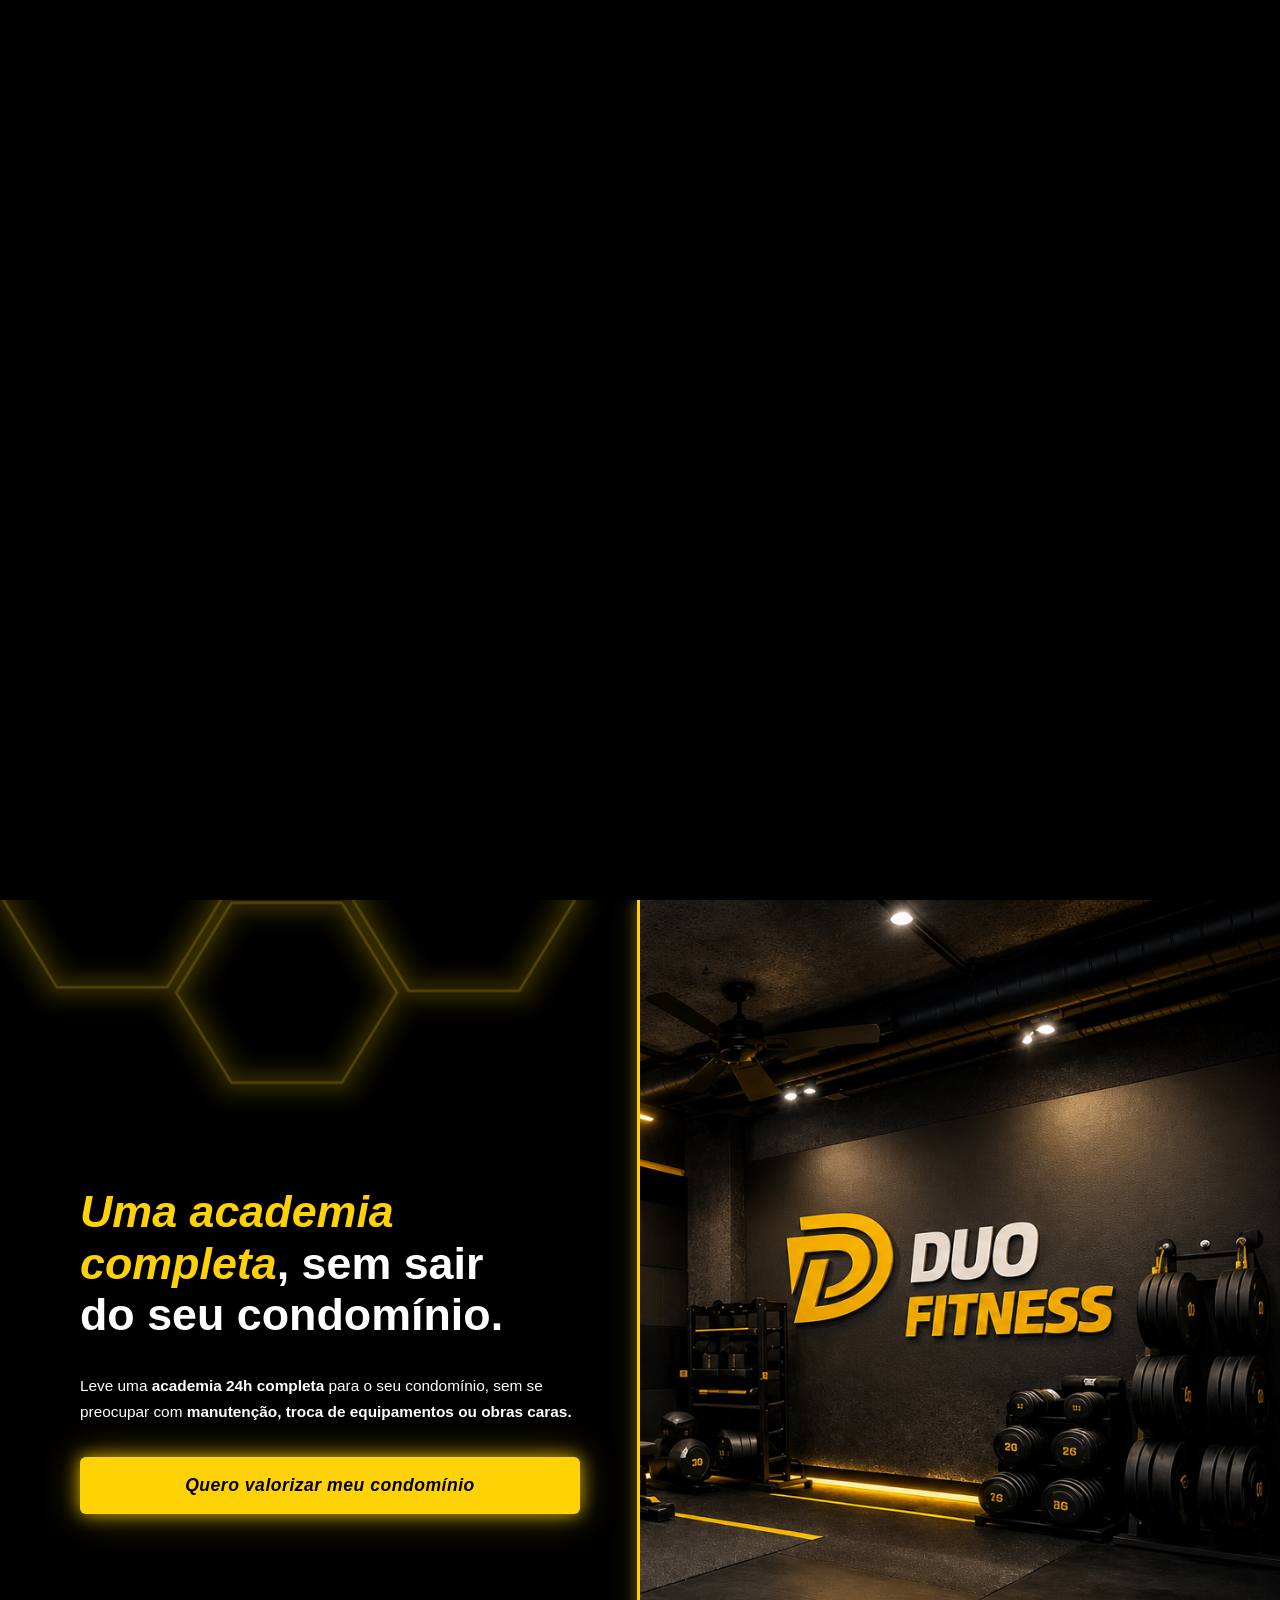
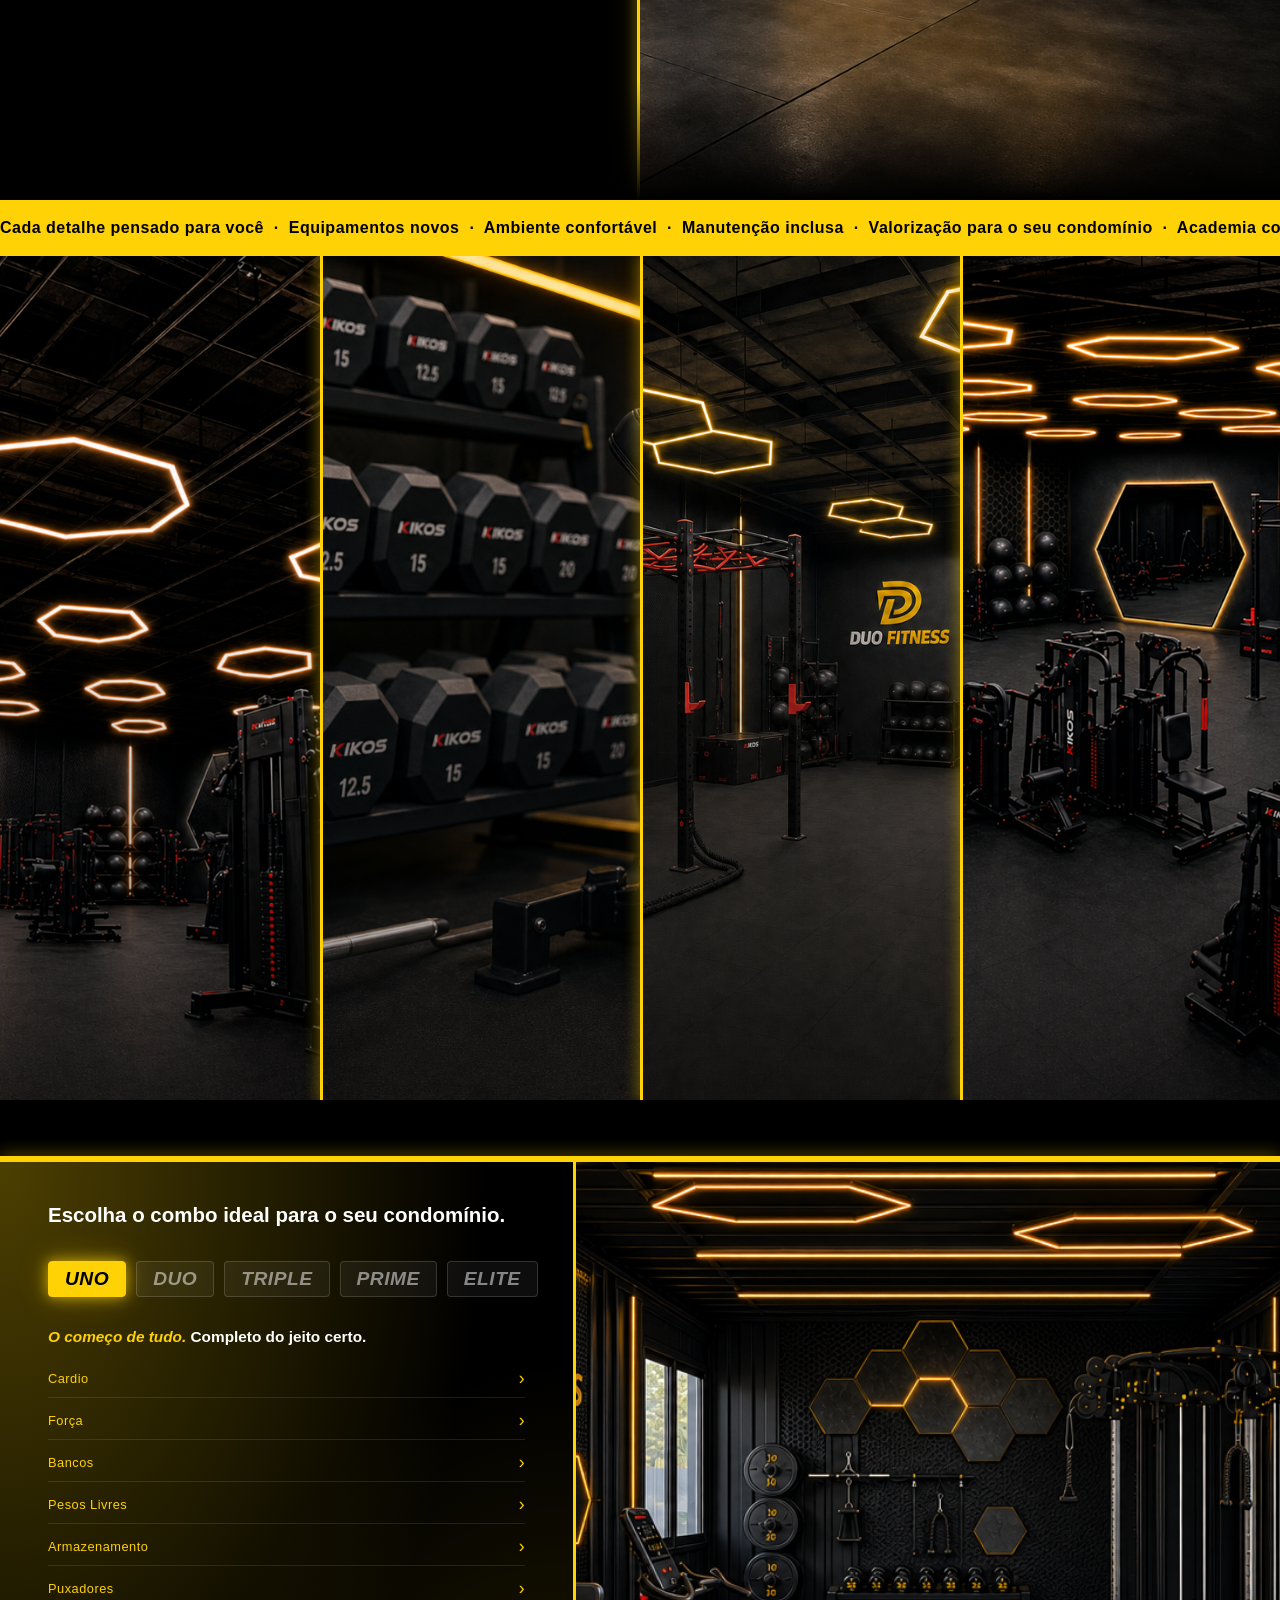
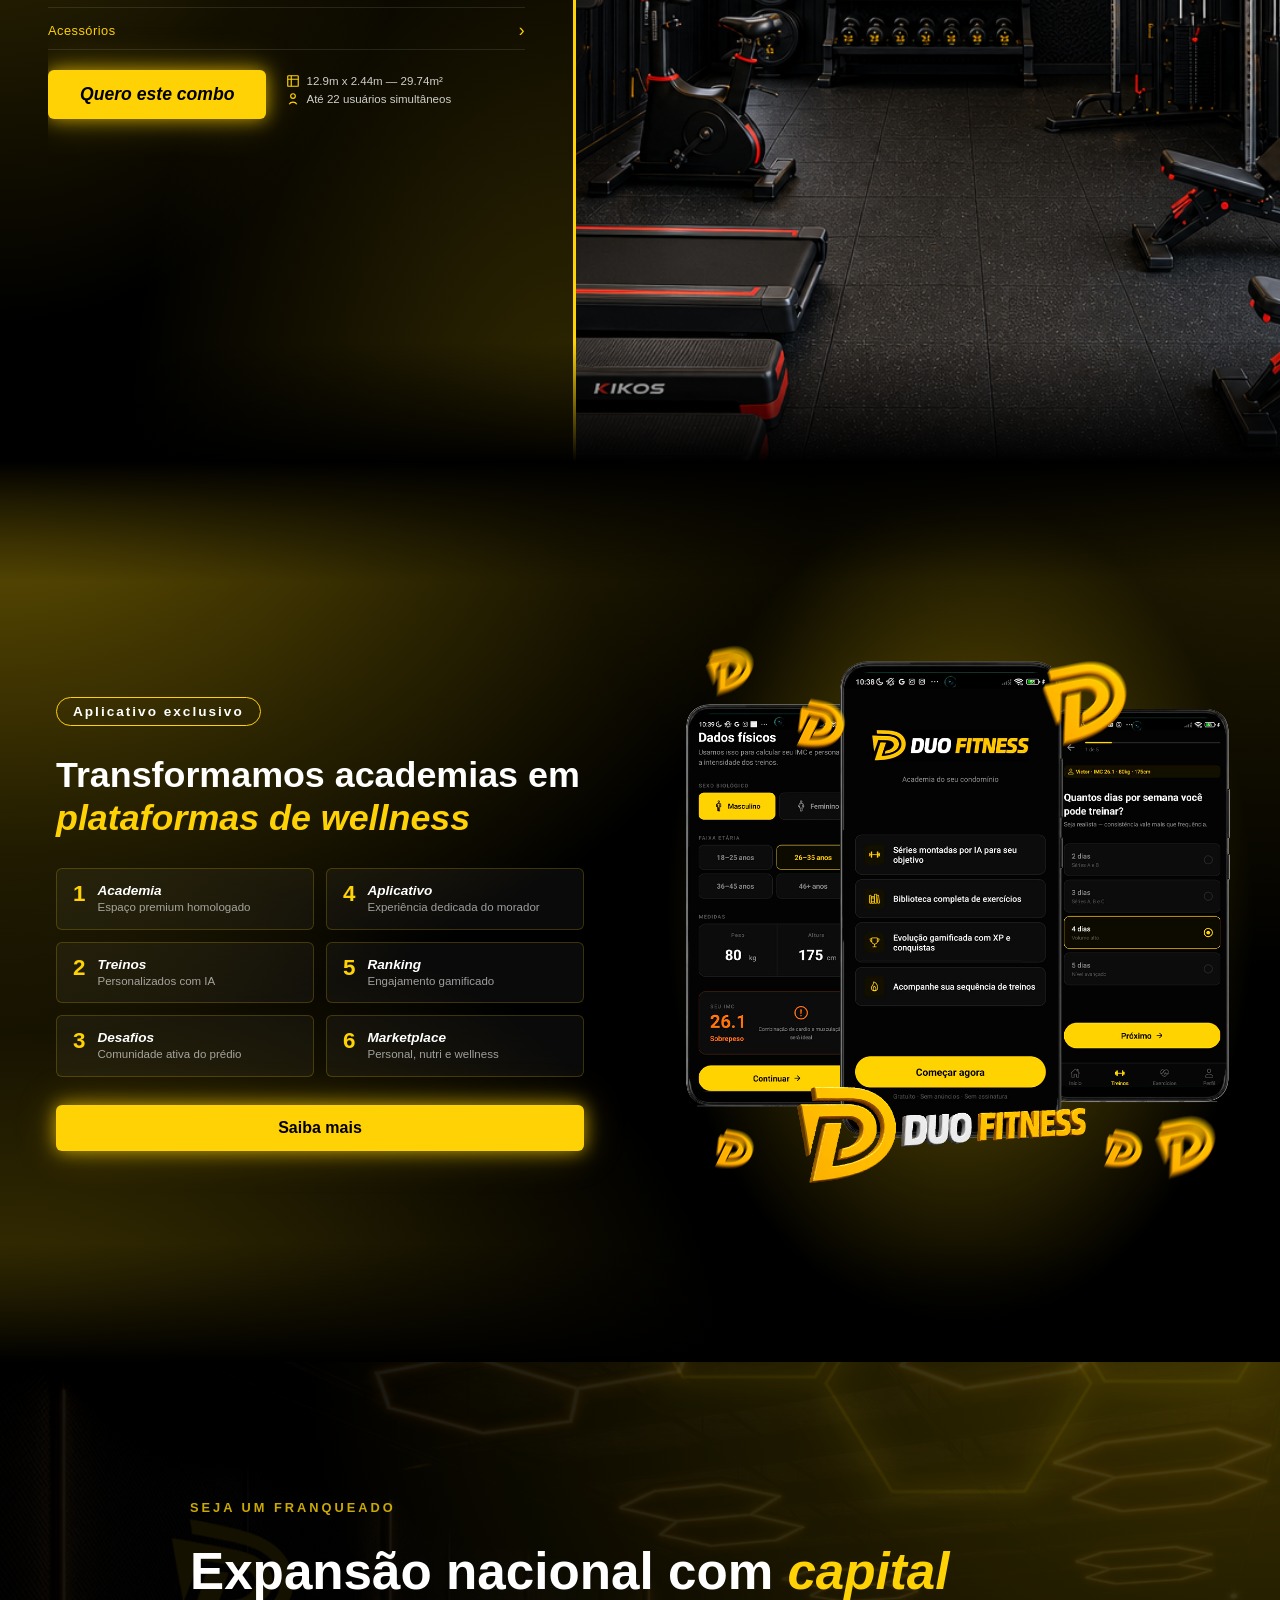
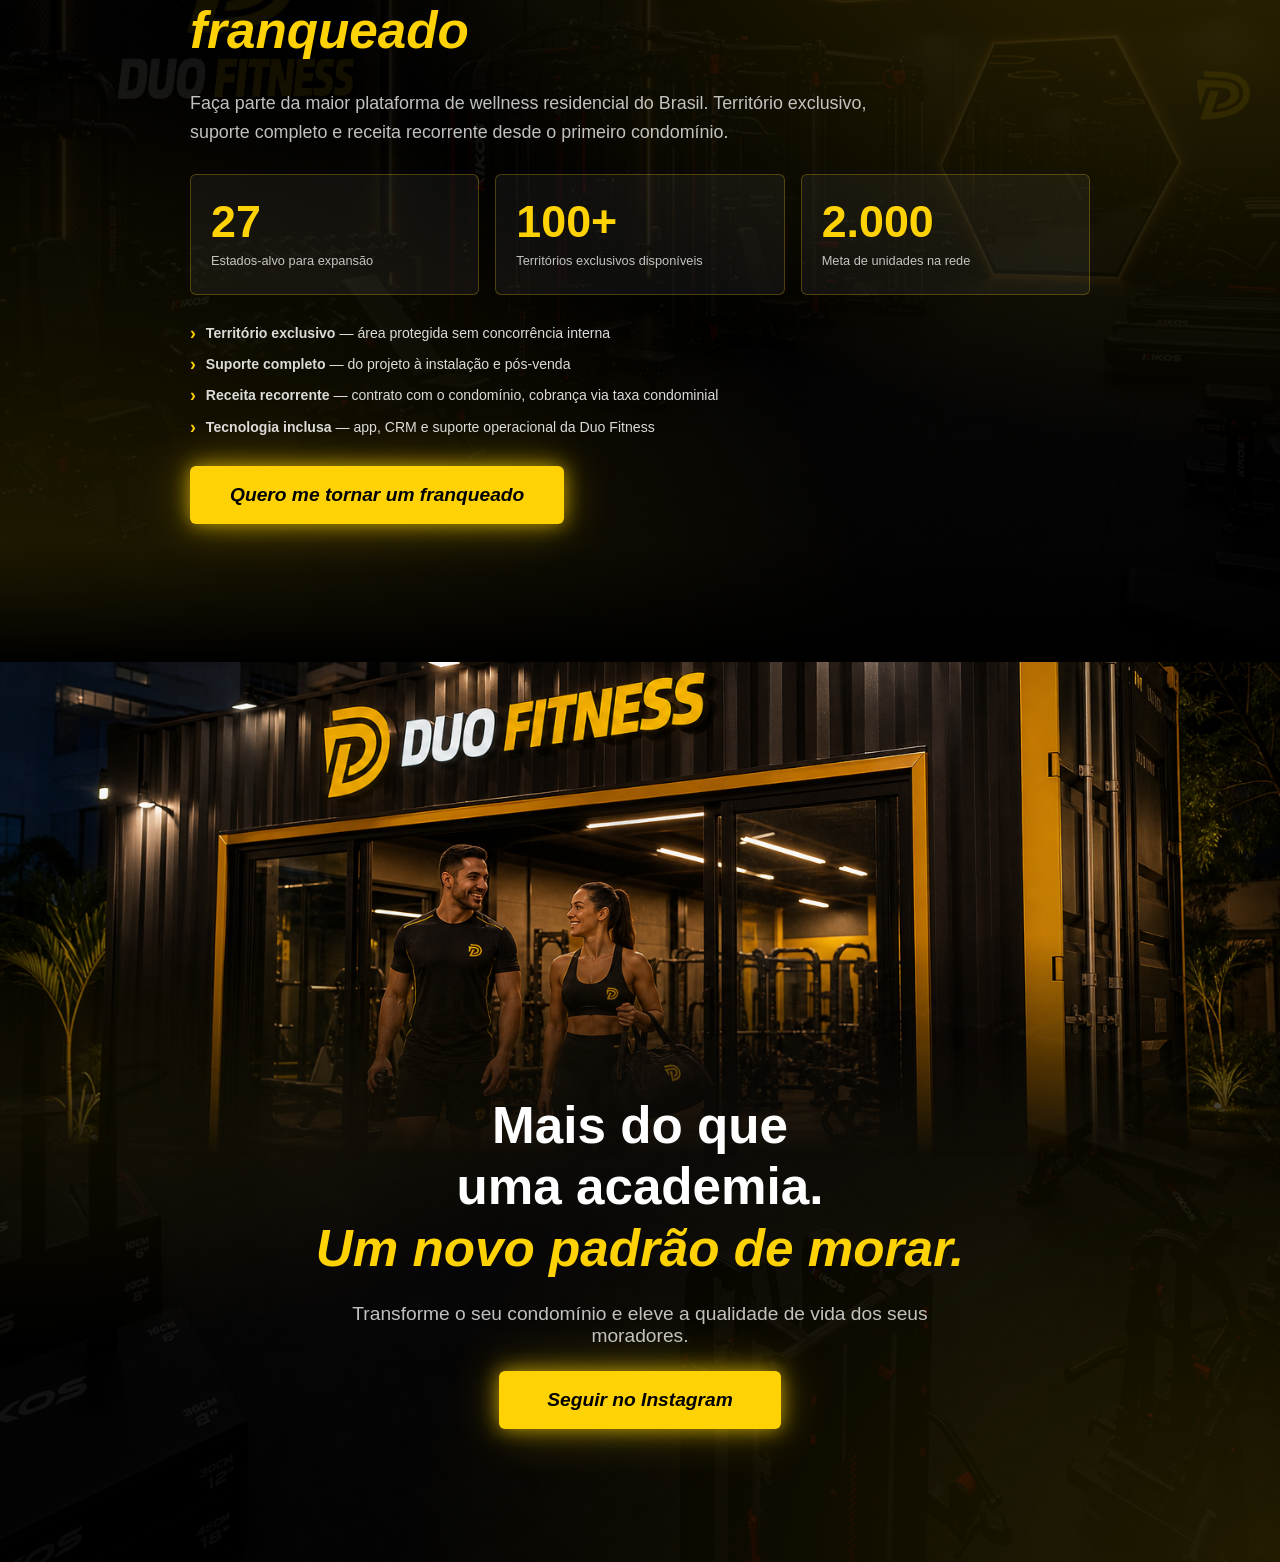
==== index.html @ 98f8dc27 "Adiciona site institucional na raiz" ====
<!DOCTYPE html>
<html lang="pt-BR">
<head>
  <meta charset="UTF-8" />
  <meta name="viewport" content="width=device-width, initial-scale=1.0" />
  <meta name="description" content="Duo Fitness — Academia compacta em container para condomínios residenciais." />
  <title>Duo Fitness</title>

<!-- Adobe Fonts: Facto -->
<link rel="stylesheet" href="https://use.typekit.net/mda3ytr.css" />

  <link rel="stylesheet" href="style.css" />
 <script>
  window.addEventListener('DOMContentLoaded', function() {
    const splash = document.getElementById('splash');
    const video  = document.getElementById('splash-video');

    // Bloqueia scroll durante o splash
    document.body.style.overflow = 'hidden';

    function esconderSplash() {
      if (splash._escondendo) return;
      splash._escondendo = true;
      document.body.style.overflow = ''; // Libera scroll
      splash.style.transition = 'opacity 0.8s ease';
      splash.style.opacity = '0';
      setTimeout(() => splash.remove(), 1000);
    }

    if (video.ended) {
      esconderSplash();
    } else {
      video.addEventListener('ended', esconderSplash);
      video.addEventListener('error', esconderSplash);
      video.addEventListener('loadedmetadata', () => {
        setTimeout(esconderSplash, (video.duration * 1000) + 500);
      });
      setTimeout(esconderSplash, 15000);
    }
  });
</script>
</head>
<body>

<!-- SPLASH SCREEN -->
<section id="splash">
  <video id="splash-video" src="assets/video/splash.mp4" autoplay muted playsinline></video>
</section>

<!-- HERO -->
<section id="hero">
  <div id="hero-imagem">
    <img src="assets/images/Hero.png" alt="Academia Duo Fitness" />
    <p id="hero-headline">O futuro do<br>seu condomínio<br><em>começa aqui.</em></p>
  </div>
  <div id="hero-texto">
    <h1 id="hero-titulo">Comodidade, segurança e <em>Wellness</em> a poucos metros de casa.</h1>
    <p id="hero-subtitulo" class="subtitulo">Treinar nunca foi tão fácil e conveniente.</p>
    <div id="hero-scroll">
      <span id="hero-scroll-texto">Role e Descubra</span>
      <span id="hero-seta">&#8595;</span>
    </div>
  </div>
</section>

<!-- CONCEITO -->
<section id="conceito">
  <div id="conceito-texto">
    <div id="conceito-hexagonos">
  <img src="assets/images/hexagonal.png" alt="" />
</div>
    <h2><em>Uma academia<br>completa</em>, sem sair<br>do seu condomínio.</h2>
    <p class="subtitulo">Leve uma <strong>academia 24h completa</strong> para o seu condomínio, sem se preocupar com <strong>manutenção, troca de equipamentos ou obras caras.</strong></p>
    <a href="https://www.instagram.com/duofitness.ofc/" target="_blank" class="btn-conceito">Quero valorizar meu condomínio</a>
  </div>
  <div id="conceito-imagem">
    <img src="assets/images/galeria-02.png" alt="Academia Duo Fitness" />
    <div id="conceito-imagem-overlay"></div>
    <div id="conceito-impacto">
      <p><em>Pague menos</em> que<br>uma pizza por<br>apartamento</p>
    </div>
  </div>
</section>

<button id="conceito-fechar" aria-label="Fechar imagem">X</button>

<!-- GALERIA WRAPPER -->
<div id="galeria-wrapper">

  <!-- GALERIA INTRO -->
  <section id="galeria-intro">
    <div id="galeria-intro-conteudo">
      <div id="galeria-ticker">
        <span>Cada detalhe pensado para você&nbsp;&nbsp;·&nbsp;&nbsp;Equipamentos novos&nbsp;&nbsp;·&nbsp;&nbsp;Ambiente confortável&nbsp;&nbsp;·&nbsp;&nbsp;Manutenção inclusa&nbsp;&nbsp;·&nbsp;&nbsp;Valorização para o seu condomínio&nbsp;&nbsp;·&nbsp;&nbsp;Academia completa 24h&nbsp;&nbsp;·&nbsp;&nbsp;Instalação sem obras&nbsp;&nbsp;·&nbsp;&nbsp;</span>
        <span aria-hidden="true">Controle de acesso automático&nbsp;&nbsp;·&nbsp;&nbsp;Equipamentos novos&nbsp;&nbsp;·&nbsp;&nbsp;Ambiente profissional&nbsp;&nbsp;·&nbsp;&nbsp;Manutenção inclusa&nbsp;&nbsp;·&nbsp;&nbsp;Valorização para o seu condomínio&nbsp;&nbsp;·&nbsp;&nbsp;Aplicativo exclusivo&nbsp;&nbsp;·&nbsp;&nbsp;Instalação sem obras&nbsp;&nbsp;·&nbsp;&nbsp;</span>
      </div>
    </div>
  </section>

  <!-- GALERIA FOTOS -->
  <section id="galeria">
    <div class="galeria-item" data-index="0">
      <img src="assets/images/galeria-01.png" alt="Duo Fitness" />
      <div class="galeria-overlay"></div>
    </div>
    <div class="galeria-item" data-index="1">
      <img src="assets/images/galeria-04.png" alt="Duo Fitness" />
      <div class="galeria-overlay"></div>
    </div>
    <div class="galeria-item" data-index="2">
      <img src="assets/images/galeria-05.png" alt="Duo Fitness" />
      <div class="galeria-overlay"></div>
    </div>
    <div class="galeria-item" data-index="3">
      <img src="assets/images/galeria-06.png" alt="Duo Fitness" />
      <div class="galeria-overlay"></div>
    </div>
  </section>

  <div id="galeria-dots">
    <span class="galeria-dot ativo"></span>
    <span class="galeria-dot"></span>
    <span class="galeria-dot"></span>
    <span class="galeria-dot"></span>
  </div>

</div>
<button id="galeria-fechar" aria-label="Fechar imagem">X</button>

<!-- FAIXA SEPARADORA -->
<div id="faixa-separadora"></div>

<!-- COMBOS -->
<section id="combos">
  <div id="combos-esquerdo">
    <div id="combos-header">
      <p id="combos-titulo-fixo">Escolha o combo ideal para o seu condomínio.</p>
    </div>

    <div id="combos-nav">
      <button class="combo-nav-item ativo" data-combo="uno">UNO</button>
      <button class="combo-nav-item" data-combo="duo">DUO</button>
      <button class="combo-nav-item" data-combo="triple">TRIPLE</button>
      <button class="combo-nav-item" data-combo="prime">PRIME</button>
      <button class="combo-nav-item" data-combo="elite">ELITE</button>
    </div>

    <div id="combos-conteudo">
      <div id="combo-ativo-info">
        <span class="combo-tag">COMBO</span>
        <h2 id="combo-ativo-nome"><em>UNO</em></h2>
        <p id="combo-ativo-frase"><em>O começo de tudo.</em> Completo do jeito certo.</p>
        <ul id="combo-ativo-equip" class="combo-equip">
          <li class="accordion-item">
            <button class="accordion-header" onclick="toggleAccordion(this)">
              <span>Cardio</span>
              <span class="accordion-icon">›</span>
            </button>
            <ul class="accordion-body">
              <li>Esteira ×1</li>
              <li>Bike ×1</li>
            </ul>
          </li>
          <li class="accordion-item">
            <button class="accordion-header" onclick="toggleAccordion(this)">
              <span>Força</span>
              <span class="accordion-icon">›</span>
            </button>
            <ul class="accordion-body">
              <li>Estação Multifuncional ×1</li>
            </ul>
          </li>
          <li class="accordion-item">
            <button class="accordion-header" onclick="toggleAccordion(this)">
              <span>Bancos</span>
              <span class="accordion-icon">›</span>
            </button>
            <ul class="accordion-body">
              <li>Banco Multi Posições ×2</li>
            </ul>
          </li>
          <li class="accordion-item">
            <button class="accordion-header" onclick="toggleAccordion(this)">
              <span>Pesos Livres</span>
              <span class="accordion-icon">›</span>
            </button>
            <ul class="accordion-body">
              <li>Anilha 10kg ×10</li>
              <li>Barra W ×1</li>
              <li>Halter 10kg ×11</li>
            </ul>
          </li>
          <li class="accordion-item">
            <button class="accordion-header" onclick="toggleAccordion(this)">
              <span>Armazenamento</span>
              <span class="accordion-icon">›</span>
            </button>
            <ul class="accordion-body">
              <li>Suporte para Barras ×1</li>
              <li>Suporte para Halteres ×1</li>
            </ul>
          </li>
          <li class="accordion-item">
            <button class="accordion-header" onclick="toggleAccordion(this)">
              <span>Puxadores</span>
              <span class="accordion-icon">›</span>
            </button>
            <ul class="accordion-body">
              <li>Puxador Reto ×1</li>
              <li>Corda ×1</li>
              <li>Romano ×1</li>
              <li>Tornozelo ×1</li>
              <li>Triângulo ×1</li>
            </ul>
          </li>
          <li class="accordion-item">
            <button class="accordion-header" onclick="toggleAccordion(this)">
              <span>Acessórios</span>
              <span class="accordion-icon">›</span>
            </button>
            <ul class="accordion-body">
              <li>Step Light ×2</li>
              <li>Colchonete ×2</li>
            </ul>
          </li>
        </ul>
        <div id="combo-rodape">
          <a href="https://www.instagram.com/duofitness.ofc/" target="_blank" id="combo-ativo-btn" class="btn-combo">Quero este combo</a>
          <div id="combo-planta-card">
            <div class="combo-planta-item">
              <svg width="14" height="14" viewBox="0 0 24 24" fill="none" stroke="currentColor" stroke-width="2">
                <rect x="3" y="3" width="18" height="18" rx="1"/>
                <path d="M3 9h18M9 3v18"/>
              </svg>
              <span id="combo-planta-medidas">12.9m x 2.44m — 29.74m²</span>
            </div>
            <div class="combo-planta-item">
              <svg width="14" height="14" viewBox="0 0 24 24" fill="none" stroke="currentColor" stroke-width="2">
                <circle cx="12" cy="7" r="4"/>
                <path d="M5.5 21a7.5 7.5 0 0 1 13 0"/>
              </svg>
              <span id="combo-planta-usuarios">Até 22 usuários simultâneos</span>
            </div>
          </div>
        </div>
      </div>
    </div>
  </div>

  <div id="combos-direito">
    <div id="combo-ativo-imagem">
      <img id="combo-img-atual" src="assets/images/desktop_uno.png" alt="Combo UNO" />
      <img id="combo-img-prox" src="" alt="" />
    </div>
  </div>
</section>

 <!-- SEÇÃO APP -->
<section id="app">
  <div id="app-esquerdo">
    <span id="app-tag">Aplicativo exclusivo</span>
    <h2>Transformamos academias em <em>plataformas de wellness</em></h2>
    <div id="app-grid">
      <div class="app-feature">
        <span class="app-num">1</span>
        <div>
          <strong>Academia</strong>
          <p>Espaço premium homologado</p>
        </div>
      </div>
      <div class="app-feature">
        <span class="app-num">4</span>
        <div>
          <strong>Aplicativo</strong>
          <p>Experiência dedicada do morador</p>
        </div>
      </div>
      <div class="app-feature">
        <span class="app-num">2</span>
        <div>
          <strong>Treinos</strong>
          <p>Personalizados com IA</p>
        </div>
      </div>
      <div class="app-feature">
        <span class="app-num">5</span>
        <div>
          <strong>Ranking</strong>
          <p>Engajamento gamificado</p>
        </div>
      </div>
      <div class="app-feature">
        <span class="app-num">3</span>
        <div>
          <strong>Desafios</strong>
          <p>Comunidade ativa do prédio</p>
        </div>
      </div>
      <div class="app-feature">
        <span class="app-num">6</span>
        <div>
          <strong>Marketplace</strong>
          <p>Personal, nutri e wellness</p>
        </div>
      </div>
    </div>
    <a href="https://www.instagram.com/duofitness.ofc/" target="_blank" class="btn-app">Saiba mais</a>
  </div>
  <div id="app-direito">
    <img src="assets/images/app-duo-fitness.png" alt="App Duo Fitness" />
  </div>
</section>

<!-- SEÇÃO FRANQUEADOS -->
<section id="franqueados">
  <div id="franqueados-bg"></div>
  <div id="franqueados-conteudo">
    <span id="franqueados-tag">Seja um franqueado</span>
    <h2>Expansão nacional com <em>capital franqueado</em></h2>
    <p id="franqueados-subtitulo">Faça parte da maior plataforma de wellness residencial do Brasil. Território exclusivo, suporte completo e receita recorrente desde o primeiro condomínio.</p>
    <div id="franqueados-grid">
      <div class="franqueado-card">
        <span class="franqueado-num">27</span>
        <p>Estados-alvo para expansão</p>
      </div>
      <div class="franqueado-card">
        <span class="franqueado-num">100+</span>
        <p>Territórios exclusivos disponíveis</p>
      </div>
      <div class="franqueado-card">
        <span class="franqueado-num">2.000</span>
        <p>Meta de unidades na rede</p>
      </div>
    </div>
    <div id="franqueados-beneficios">
      <div class="franqueado-beneficio">
        <span>›</span>
        <p><strong>Território exclusivo</strong> — área protegida sem concorrência interna</p>
      </div>
      <div class="franqueado-beneficio">
        <span>›</span>
        <p><strong>Suporte completo</strong> — do projeto à instalação e pós-venda</p>
      </div>
      <div class="franqueado-beneficio">
        <span>›</span>
        <p><strong>Receita recorrente</strong> — contrato com o condomínio, cobrança via taxa condominial</p>
      </div>
      <div class="franqueado-beneficio">
        <span>›</span>
        <p><strong>Tecnologia inclusa</strong> — app, CRM e suporte operacional da Duo Fitness</p>
      </div>
    </div>
    <a href="https://www.instagram.com/duofitness.ofc/" target="_blank" id="franqueados-btn">Quero me tornar um franqueado</a>
  </div>
</section>
<!-- CTA FINAL -->
<section id="cta">
  <div id="cta-bg"></div>
  <div id="cta-imagem">
    <img src="assets/images/cta.png" alt="Duo Fitness" />
  </div>
  <div id="cta-conteudo">
    <h2>Mais do que<br>uma academia.<br><em>Um novo padrão de morar.</em></h2>
    <p class="subtitulo">Transforme o seu condomínio e eleve a qualidade de vida dos seus moradores.</p>
    <a href="https://www.instagram.com/duofitness.ofc/" target="_blank" class="btn-cta">Seguir no Instagram</a>
  </div>
</section>

<script src="script.js"></script>
</body>
</html>
---- style.css ----
/* =============================================
   VARIÁVEIS GLOBAIS
   ============================================= */
:root {
  --amarelo: #fed205;
  --preto: #000000;
  --branco: #ffffff;
}

/* =============================================
   RESET BÁSICO
   ============================================= */
*, *::before, *::after {
  box-sizing: border-box;
  margin: 0;
  padding: 0;
}

html {
  scroll-behavior: smooth;
  font-size: 16px;
}

body {
  font-family: 'facto', sans-serif;
  font-weight: 400;
  background-color: var(--preto);
  color: var(--branco);
  overflow-x: hidden;
}

img {
  display: block;
  max-width: 100%;
}

a {
  text-decoration: none;
  color: inherit;
}

/* =============================================
   TIPOGRAFIA GLOBAL
   ============================================= */

/* Títulos: Facto Bold — palavras em destaque via <em> */
h1, h2, h3 {
  font-family: 'facto', sans-serif;
  font-weight: 700;
  font-style: normal;
}

h1 em, h2 em, h3 em {
  font-style: italic;
  font-weight: 700;
  color: var(--amarelo);
}

/* Subtítulos */
.subtitulo {
  font-family: 'facto', sans-serif;
  font-weight: 500;
  font-style: normal;
}

/* Textos gerais */
p, li, span {
  font-family: 'facto', sans-serif;
  font-weight: 400;
}

/* =============================================
   BOTÕES
   ============================================= */
.btn {
  display: inline-block;
  font-family: 'facto', sans-serif;
  font-weight: 700;
  font-size: 1rem;
  padding: 14px 36px;
  border: none;
  border-radius: 4px;
  cursor: pointer;
  text-transform: uppercase;
  letter-spacing: 1px;
  transition: box-shadow 0.3s ease, transform 0.2s ease;
}

.btn-amarelo {
  background-color: var(--amarelo);
  color: var(--preto);
  box-shadow: 0 0 0 rgba(254, 210, 5, 0);
}

.btn-amarelo:hover {
  box-shadow: 0 0 18px rgba(254, 210, 5, 0.7), 0 0 40px rgba(254, 210, 5, 0.3);
  transform: translateY(-2px);
}

.btn-preto {
  background-color: var(--preto);
  color: var(--amarelo);
  border: 2px solid var(--amarelo);
}

.btn-preto:hover {
  box-shadow: 0 0 18px rgba(254, 210, 5, 0.7), 0 0 40px rgba(254, 210, 5, 0.3);
  transform: translateY(-2px);
}



/* =============================================
   SPLASH SCREEN
   ============================================= */
#splash {
  position: fixed;
  inset: 0;
  width: 100vw;
  height: 100vh;
  background-color: var(--preto);
  z-index: 9999;
  display: flex;
  align-items: center;
  justify-content: center;
  transition: opacity 0.8s ease;
}

#splash video {
  width: 100%;
  height: 100%;
  object-fit: cover;
}

#splash.splash-hidden {
  opacity: 0;
  pointer-events: none;
}

/* =============================================
   HERO
   ============================================= */
#hero {
  position: sticky;
  top: 0;
  width: 100%;
  height: 100vh;
  display: flex;
  flex-direction: column;
  overflow: hidden;
  z-index: 1;
}

#hero-imagem {
  flex: 1;
  overflow: hidden;
  min-height: 0;
}

#hero-imagem img {
  width: 100%;
  height: 100%;
  object-fit: cover;
  object-position: center;
  transform-origin: center center;
  transition: transform 0.1s linear;
}

#hero-texto {
  background-color: var(--preto);
  text-align: center;
  padding: 28px 24px;
  display: flex;
  flex-direction: column;
  align-items: center;
  gap: 12px;
  flex-shrink: 0;
}

#hero-titulo {
  font-weight: 700;
  font-size: clamp(1.2rem, 3vw, 2.2rem);
  color: var(--branco);
  line-height: 1.2;
  max-width: 800px;
}

#hero-subtitulo {
  font-size: clamp(0.9rem, 1.5vw, 1.1rem);
  color: var(--amarelo);
  max-width: 600px;
}

#hero-scroll {
  display: flex;
  flex-direction: column;
  align-items: center;
  gap: 4px;
  margin-top: 8px;
  animation: pulsar 1.8s ease-in-out infinite;
}

#hero-scroll-texto {
  font-weight: 500;
  font-size: 0.85rem;
  color: var(--branco);
  letter-spacing: 1px;
  text-transform: uppercase;
}

#hero-seta {
  font-size: 1.2rem;
  color: var(--amarelo);
}

@keyframes pulsar {
  0%, 100% { opacity: 1;   transform: translateY(0);  }
  50%       { opacity: 0.4; transform: translateY(6px); }
}


/* =============================================
   CONCEITO
   ============================================= */
#conceito {
  position: relative;
  z-index: 2;
  display: grid;
  grid-template-columns: 1fr 1fr;
  height: 100vh;
  min-height: 100vh;
  overflow: hidden;
  transition: grid-template-columns 0.5s cubic-bezier(0.77,0,0.18,1);
}

#conceito.imagem-expandida {
  grid-template-columns: 0fr 1fr;
  transition: grid-template-columns 0.45s cubic-bezier(0.22,1,0.36,1);
}
#conceito-texto {
  position: relative;
  background-color: var(--preto);
  display: flex;
  flex-direction: column;
  justify-content: center;
  gap: 32px;
  padding: 80px 60px 80px 80px;
  overflow: hidden;
  min-width: 0;
  transition: padding 0.45s cubic-bezier(0.77,0,0.18,1);
}

#conceito.imagem-expandida #conceito-texto {
  pointer-events: none;
  padding-left: 0;
  padding-right: 0;
  transition: padding 0.45s cubic-bezier(0.77,0,0.18,1);
}



/* Linha vertical amarela divisória */
#conceito-texto::after {
  content: '';
  position: absolute;
  right: 0;
  top: 0;
  height: 100%;
  width: 3px;
  background: var(--amarelo);
  box-shadow: 0 0 12px rgba(254,210,5,0.9), 0 0 28px rgba(254,210,5,0.5);
}

#conceito.imagem-expandida #conceito-texto::after {
  opacity: 0;
}

#conceito-texto h2 {
  font-size: clamp(2.2rem, 3.5vw, 3.6rem);
  line-height: 1.15;
  color: var(--branco);
  position: relative;
  z-index: 1;
}

#conceito-texto h2 em {
  font-style: italic;
  font-weight: 700;
  color: var(--amarelo);
  -webkit-text-stroke: 0;
}

#conceito-texto .subtitulo {
  font-size: clamp(0.9rem, 1.2vw, 1.05rem);
  line-height: 1.7;
  color: var(--branco);
  position: relative;
  z-index: 1;
}

#conceito-texto .subtitulo strong {
  font-weight: 700;
  color: var(--branco);
}

#conceito-hexagonos {
  position: absolute;
  inset: 0;
  pointer-events: none;
  overflow: hidden;
  display: flex;
  flex-direction: column;
  justify-content: space-between;
  z-index: 0;
}

#conceito-hexagonos img {
  width: 110%;
  margin-left: -5%;
  opacity: 0.5;
  mix-blend-mode: normal;
}

/* Botão */
.btn-conceito {
  display: inline-block;
  font-family: 'facto', sans-serif;
  font-weight: 700;
  font-size: 1.1rem;
  padding: 18px 28px;
  background-color: var(--amarelo);
  color: var(--preto);
  border: none;
  border-radius: 6px;
  cursor: pointer;
  letter-spacing: 0.5px;
  align-self: flex-start;
  position: relative;
  z-index: 1;
  transition: box-shadow 0.3s ease, transform 0.2s ease;
  font-style: italic;
  box-shadow: 0 0 18px rgba(254,210,5,0.8), 0 0 40px rgba(254,210,5,0.3);
  width: 100%;
  text-align: center;
  
}

.btn-conceito:hover {
  box-shadow: 0 0 28px rgba(254,210,5,1), 0 0 60px rgba(254,210,5,0.5);
 transform: translateY(-2px);
}


/* Lado direito — imagem */
#conceito-imagem {
  overflow: hidden;
  cursor: pointer;
  position: relative;
  min-width: 0;
}

#conceito-imagem img {
  width: 100%;
  height: 100%;
  object-fit: cover;
  object-position: right center;
  transition: transform 0.6s ease;
}

#conceito-imagem:hover img {
  transform: scale(1.02);
}

#conceito.imagem-expandida #conceito-imagem {
  cursor: default;
}

/* Frase de impacto */
#conceito-impacto {
  position: absolute;
  top: 0;
  left: 0;
  width: 55%;
  height: 100%;
  display: flex;
  align-items: center;
  padding: 60px 48px;
  background: linear-gradient(to right, rgba(0,0,0,0.85) 60%, transparent 100%);
  opacity: 0;
  pointer-events: none;
  transition: opacity 0.1s ease;
}
#conceito-impacto p {
  font-size: clamp(2rem, 4vw, 3.5rem);
  font-weight: 700;
  color: var(--branco);
  line-height: 1.2;
}

#conceito-impacto p em {
  font-style: italic;
  color: var(--amarelo);
}

#conceito.imagem-expandida #conceito-impacto {
  opacity: 1;
  transition: opacity 0.5s ease 0.3s;
}

/* Botão fechar */
#conceito-fechar {
  display: none;
  position: fixed;
  bottom: 40px;
  left: 50%;
  transform: translateX(-50%);
  z-index: 9999;
  width: 56px;
  height: 56px;
  border-radius: 50%;
  background-color: var(--branco);
  color: var(--preto);
  font-size: 1.1rem;
  font-weight: 700;
  border: none;
  cursor: pointer;
  box-shadow: 0 4px 20px rgba(0,0,0,0.4);
  align-items: center;
  justify-content: center;
  transition: transform 0.2s ease;
  font-family: 'facto', sans-serif;
}

#conceito-fechar:hover {
  transform: translateX(-50%) scale(1.1);
}

#conceito-fechar.visivel {
  display: flex;
}
/* =============================================
   ANIMAÇÕES DE SCROLL — REVEAL
   ============================================= */
.reveal {
  opacity: 0;
  transform: translateY(40px);
  transition: opacity 0.8s ease, transform 0.8s ease;
}

.reveal.reveal-visible {
  opacity: 1;
  transform: translateY(0);
}

/* Conteúdo interno do lado esquerdo */
#conceito-texto h2,
#conceito-texto .subtitulo,
#conceito-texto .btn-conceito {
  transition: opacity 0.3s ease;
}

/* =============================================
   GALERIA WRAPPER
   ============================================= */
#galeria-wrapper {
  position: relative;
  height: calc(100vh + 56px);
}
/* =============================================
   GALERIA INTRO
   ============================================= */
#galeria-intro {
  position: sticky;
  top: 0;
  z-index: 2;
  width: 100%;
  height: 56px;
  min-height: unset;
  display: flex;
  align-items: center;
  overflow: hidden;
  background-color: var(--amarelo);
}

#galeria-intro::before {
  display: none;
}

#galeria-intro-conteudo {
  width: 100%;
  overflow: hidden;
  padding: 0;
  max-width: unset;
}

#galeria-ticker {
  display: flex;
  width: max-content;
  animation: ticker 20s linear infinite;
}

#galeria-ticker span {
  white-space: nowrap;
  font-family: 'facto', sans-serif;
  font-weight: 700;
  font-size: 1rem;
  color: var(--preto);
  letter-spacing: 0.5px;
}

@keyframes ticker {
  0%   { transform: translateX(0); }
  100% { transform: translateX(-50%); }
}

/* =============================================
   GALERIA FOTOS
   ============================================= */
#galeria {
  position: sticky;
  top: 56px;
  z-index: 3;
  display: grid;
  grid-template-columns: 1fr 1fr 1fr 1fr;
  height: calc(100vh - 56px);
  overflow: hidden;
  transition: grid-template-columns 0.5s cubic-bezier(0.77,0,0.18,1);
}

.galeria-item {
  position: relative;
  overflow: hidden;
  cursor: pointer;
  min-width: 0;
}

.galeria-item img {
  width: 100%;
  height: 100%;
  object-fit: cover;
  object-position: center;
  transform-origin: center center;
  transition: transform 0.6s ease;
}

.galeria-item:hover img {
  transform: scale(1.04);
}

.galeria-overlay {
  position: absolute;
  inset: 0;
  background: linear-gradient(to top, rgba(0,0,0,0.5) 0%, transparent 60%);
  transition: opacity 0.3s ease;
}

.galeria-item:hover .galeria-overlay {
  opacity: 0.5;
}

/* Separadores verticais */
.galeria-item + .galeria-item {
  border-left: 3px solid var(--amarelo);
  box-shadow: -4px 0 12px rgba(254,210,5,0.3);
}

/* Estados expandidos */
#galeria.expandida-0 { grid-template-columns: 3fr 1fr 1fr 1fr; }
#galeria.expandida-1 { grid-template-columns: 1fr 3fr 1fr 1fr; }
#galeria.expandida-2 { grid-template-columns: 1fr 1fr 3fr 1fr; }
#galeria.expandida-3 { grid-template-columns: 1fr 1fr 1fr 3fr; }

#galeria.expandida-0 .galeria-item[data-index="0"],
#galeria.expandida-1 .galeria-item[data-index="1"],
#galeria.expandida-2 .galeria-item[data-index="2"],
#galeria.expandida-3 .galeria-item[data-index="3"] {
  cursor: default;
}

#galeria.expandida-0 .galeria-item[data-index="0"] img,
#galeria.expandida-1 .galeria-item[data-index="1"] img,
#galeria.expandida-2 .galeria-item[data-index="2"] img,
#galeria.expandida-3 .galeria-item[data-index="3"] img {
  transform: none;
}

/* Botão fechar galeria */
#galeria-fechar {
  display: none;
  position: fixed;
  bottom: 40px;
  left: 50%;
  transform: translateX(-50%);
  z-index: 9999;
  width: 56px;
  height: 56px;
  border-radius: 50%;
  background-color: var(--branco);
  color: var(--preto);
  font-size: 1.1rem;
  font-weight: 700;
  border: none;
  cursor: pointer;
  box-shadow: 0 4px 20px rgba(0,0,0,0.4);
  align-items: center;
  justify-content: center;
  transition: transform 0.2s ease;
  font-family: 'facto', sans-serif;
}

#galeria-fechar:hover {
  transform: translateX(-50%) scale(1.1);
}

#galeria-fechar.visivel {
  display: flex;
}

/* =============================================
   FAIXA SEPARADORA
   ============================================= */
#faixa-separadora {
  position: relative;
  z-index: 4;
  background-color: var(--amarelo);
  height: 6px;
  box-shadow: 0 0 16px rgba(254,210,5,0.6);
}

/* =============================================
   COMBOS
   ============================================= */
#combos {
  position: relative;
  z-index: 4;
  width: 100%;
  height: 100vh;
  display: grid;
  grid-template-columns: 45fr 55fr;
  overflow: hidden;
  background-color: var(--preto);
}

#combos-esquerdo {
  position: relative;
  display: flex;
  flex-direction: column;
  border-right: 3px solid var(--amarelo);
  box-shadow: 4px 0 16px rgba(254,210,5,0.25);
  overflow: hidden;
  padding: 40px 48px;
  gap: 0;
  background:
    radial-gradient(ellipse at top left, rgba(254,210,5,0.3) 0%, transparent 60%),
    radial-gradient(ellipse at bottom right, rgba(254,210,5,0.2) 0%, transparent 55%),
    var(--preto);
}
/* Header fixo */
#combos-header {
  margin-bottom: 24px;
}


#combos-titulo-fixo {
  font-family: 'facto', sans-serif;
  font-weight: 700;
  font-size: clamp(1rem, 1.6vw, 1.4rem);
  color: var(--branco);
  line-height: 1.3;
  max-width: 100%;
  margin-bottom: 8px;
}

#combos-nav {
  display: flex;
  flex-direction: row;
  flex-wrap: nowrap;
  gap: 10px;
  align-items: center;
  margin-bottom: 28px;
}

.combo-nav-item {
  font-family: 'facto', sans-serif;
  font-weight: 700;
  font-style: italic;
  font-size: clamp(1rem, 1.5vw, 1.3rem);
  color: rgba(255,255,255,0.5);
  background: rgba(255,255,255,0.05);
  border: 1.5px solid rgba(255,255,255,0.15);
  cursor: pointer;
  padding: 6px 16px;
  border-radius: 4px;
  letter-spacing: 0.5px;
  transition: color 0.3s ease, background 0.3s ease, box-shadow 0.3s ease, border-color 0.3s ease;
}

.combo-nav-item.ativo {
  color: var(--preto);
  background-color: var(--amarelo);
  border-color: var(--amarelo);
  box-shadow: 0 0 14px rgba(254,210,5,0.7), 0 0 30px rgba(254,210,5,0.3);
}

.combo-nav-item:hover:not(.ativo) {
  color: rgba(255,255,255,0.8);
  border-color: rgba(255,255,255,0.35);
}

/* Conteúdo do combo ativo */
#combos-conteudo {
  position: relative;
  flex: 1;
  display: flex;
  flex-direction: column;
  gap: 12px;
  overflow-y: auto;
  min-height: 0;
  scrollbar-width: none;
}

#combos-conteudo::-webkit-scrollbar {
  display: none;
}


.combo-hexagonos {
  position: absolute;
  inset: 0;
  pointer-events: none;
  overflow: hidden;
  z-index: 0;
}
.combo-hexagonos img {
  width: 120%;
  margin-left: -10%;
  opacity: 0.18;
  mix-blend-mode: screen;
}


#combo-ativo-info {
  position: relative;
  z-index: 1;
  display: flex;
  flex-direction: column;
  gap: 12px;
  transition: opacity 0.3s ease;
}

#combo-ativo-info.trocando {
  opacity: 0;
}

#combo-ativo-frase {
  font-size: clamp(0.9rem, 1.2vw, 1.05rem);
  font-weight: 700;
  color: var(--branco);
  line-height: 1.5;
}

#combo-ativo-frase em {
  font-style: italic;
  color: var(--amarelo);
}

.combo-equip {
  list-style: none;
  display: flex;
  flex-direction: column;
  gap: 4px;
}

.accordion-item {
  border-bottom: 1px solid rgba(255,255,255,0.1);
}

.accordion-header {
  width: 100%;
  display: flex;
  justify-content: space-between;
  align-items: center;
  background: none;
  border: none;
  cursor: pointer;
  padding: 8px 0;
  font-family: 'facto', sans-serif;
  font-weight: 700;
  font-size: clamp(0.8rem, 1vw, 0.92rem);
  color: var(--amarelo);
  text-align: left;
  letter-spacing: 0.5px;
}

.accordion-icon {
  font-size: 1.1rem;
  transition: transform 0.3s ease;
  color: var(--amarelo);
}

.accordion-item.aberto .accordion-icon {
  transform: rotate(90deg);
}

.accordion-body {
  list-style: none;
  max-height: 0;
  overflow: hidden;
  transition: max-height 0.35s ease;
}

.accordion-item.aberto .accordion-body {
  max-height: 300px;
}

.accordion-body li {
  font-family: 'facto', sans-serif;
  font-size: clamp(0.75rem, 0.88vw, 0.85rem);
  font-weight: 400;
  color: var(--branco);
  opacity: 0.8;
  padding: 4px 0 4px 12px;
  position: relative;
  line-height: 1.4;
}

.accordion-body li::before {
  content: '›';
  position: absolute;
  left: 0;
  color: var(--amarelo);
  font-weight: 700;
}

.combo-equip li strong {
  font-weight: 700;
  color: var(--branco);
}

.combo-tag {
  font-family: 'facto', sans-serif;
  font-weight: 700;
  font-size: 0.75rem;
  color: var(--amarelo);
  letter-spacing: 4px;
  display: none;
}

#combo-ativo-nome {
  display: none;
}

.btn-combo {
  display: inline-block;
  font-family: 'facto', sans-serif;
  font-weight: 700;
  font-size: 1.1rem;
  padding: 14px 32px;
  background-color: var(--amarelo);
  color: var(--preto);
  border: none;
  border-radius: 6px;
  cursor: pointer;
  font-style: italic;
  align-self: flex-start;
  margin-top: 8px;
  box-shadow: 0 0 18px rgba(254,210,5,0.7), 0 0 40px rgba(254,210,5,0.25);
  transition: box-shadow 0.3s ease, transform 0.2s ease;
}

.btn-combo:hover {
  box-shadow: 0 0 28px rgba(254,210,5,1), 0 0 60px rgba(254,210,5,0.4);
  transform: translateY(-2px);
}

/* Lado direito */
#combos-direito {
  position: relative;
  overflow: hidden;
  height: 100vh;
}
#combo-ativo-imagem {
  position: relative;
  width: 100%;
  height: 100%;
}

#combo-ativo-imagem img {
  position: absolute;
  inset: 0;
  width: 100%;
  height: 100%;
  object-fit: cover;
  object-position: center;
  transition: opacity 0.5s ease;
}

#combo-img-prox {
  opacity: 0;
}

/* Card de planta */
#combo-planta-card {
  display: flex;
  flex-direction: column;
  gap: 4px;
  padding: 0;
  background: none;
  border: none;
  border-radius: 0;
  backdrop-filter: none;
  box-shadow: none;
  justify-content: center;
}

#combo-planta-card.trocando {
  opacity: 0;
}

.combo-planta-item {
  display: flex;
  align-items: center;
  gap: 6px;
}
.combo-planta-item svg {
  width: 14px;
  height: 14px;
  min-width: 14px;
  min-height: 14px;
  color: var(--amarelo);
  flex-shrink: 0;
}
.combo-planta-item span {
  font-family: 'facto', sans-serif;
  font-weight: 500;
  font-size: clamp(0.72rem, 0.9vw, 0.82rem);
  color: var(--branco);
  white-space: nowrap;
  opacity: 0.8;
}

/* =============================================
   COMBO ELITE — fundo amarelo
   ============================================= */

   #combos.combo-elite-ativo #combo-rodape .combo-planta-item span {
  color: var(--preto);
  font-weight: 700;
  opacity: 1;
}

#combos.combo-elite-ativo #combo-rodape .combo-planta-item svg {
  color: var(--preto);
}
 
 
   #combos.combo-elite-ativo .accordion-header {
  color: var(--preto);
}

#combos.combo-elite-ativo .accordion-icon {
  color: var(--preto);
}

#combos.combo-elite-ativo .accordion-body li {
  color: var(--preto);
  opacity: 0.8;
}

#combos.combo-elite-ativo .accordion-body li::before {
  color: var(--preto);
}

#combos.combo-elite-ativo .accordion-item {
  border-bottom-color: rgba(0,0,0,0.15);
}

#combos.combo-elite-ativo #combos-esquerdo {
  border-right-color: var(--preto);
  box-shadow: 4px 0 16px rgba(0,0,0,0.2);
  background: var(--amarelo);
}

#combos.combo-elite-ativo #combos-titulo-fixo {
  color: var(--preto);
}

#combos.combo-elite-ativo .combo-nav-item {
  color: rgba(0,0,0,0.4);
  border-color: rgba(0,0,0,0.2);
  background: rgba(0,0,0,0.05);
}

#combos.combo-elite-ativo .combo-nav-item.ativo {
  color: var(--amarelo);
  background-color: var(--preto);
  border-color: var(--preto);
  box-shadow: 0 0 14px rgba(0,0,0,0.4);
}

#combos.combo-elite-ativo .combo-nav-item:hover:not(.ativo) {
  color: rgba(0,0,0,0.7);
}

#combos.combo-elite-ativo #combo-ativo-frase {
  color: var(--preto);
}

#combos.combo-elite-ativo #combo-ativo-frase em {
  color: var(--preto);
  text-decoration: underline;
  text-underline-offset: 3px;
}

#combos.combo-elite-ativo .combo-equip li {
  color: var(--preto);
}

#combos.combo-elite-ativo .combo-equip li::before {
  color: var(--preto);
}

#combos.combo-elite-ativo .combo-equip li strong {
  color: var(--preto);
}

#combos.combo-elite-ativo .btn-combo {
  background-color: var(--preto);
  color: var(--amarelo);
  box-shadow: 0 0 18px rgba(0,0,0,0.5);
}

#combos.combo-elite-ativo .btn-combo:hover {
  box-shadow: 0 0 28px rgba(0,0,0,0.8);
}

#combos.combo-elite-ativo #combo-planta-card {
  background: none;
  border: none;
}

#combos.combo-elite-ativo .combo-planta-item svg {
  color: var(--preto);
}

#combos.combo-elite-ativo .combo-planta-item span {
  color: var(--preto);
}

#combos.combo-elite-ativo #combo-ativo-frase em {
  text-decoration: underline;
  text-underline-offset: 3px;
  color: var(--preto);
}

#combo-rodape {
  display: flex;
  flex-direction: row;
  align-items: center;
  gap: 20px;
  flex-wrap: nowrap;
}

#combo-rodape .btn-combo {
  flex-shrink: 0;
  white-space: nowrap;
}

/* =============================================
   SEÇÃO APP
   ============================================= */
#app {
  position: relative;
  z-index: 4;
  width: 100%;
  height: 100vh;
  display: grid;
  grid-template-columns: 1fr 1fr;
  background:
    radial-gradient(ellipse at top left, rgba(254,210,5,0.4) 0%, transparent 45%),
    radial-gradient(ellipse at bottom left, rgba(254,210,5,0.25) 0%, transparent 40%),
    radial-gradient(ellipse at top right, rgba(254,210,5,0.15) 0%, transparent 40%),
    var(--preto);
  overflow: hidden;
}

#app-esquerdo {
  display: flex;
  flex-direction: column;
  justify-content: center;
  padding: 60px 56px;
  gap: 28px;
  border-right: none;
box-shadow: none;
}

#app-tag {
    font-family: 'facto', sans-serif;
    font-weight: 700;
    font-size: 0.85rem;
    letter-spacing: 2px;
    background-color: transparent;
    border: 1.5px solid var(--amarelo);
    padding: 6px 16px;
    border-radius: 999px;
    display: inline-block;
    align-self: flex-start;
    margin-top: 24px;
  }

#app-esquerdo h2 {
  font-size: clamp(1.6rem, 2.8vw, 2.6rem);
  color: var(--branco);
  line-height: 1.2;
}

#app-esquerdo h2 em {
  color: var(--amarelo);
  font-style: italic;
}

#app-grid {
  display: grid;
  grid-template-columns: 1fr 1fr;
  gap: 12px;
}

.app-feature {
  display: flex;
  align-items: flex-start;
  gap: 12px;
  background: rgba(255,255,255,0.04);
  border: 1px solid rgba(254,210,5,0.2);
  border-radius: 6px;
  padding: 14px 16px;
}

.app-num {
  font-family: 'facto', sans-serif;
  font-weight: 700;
  font-size: 1.4rem;
  color: var(--amarelo);
  line-height: 1;
  flex-shrink: 0;
}

.app-feature strong {
  font-family: 'facto', sans-serif;
  font-weight: 700;
  font-style: italic;
  font-size: clamp(0.85rem, 1vw, 0.95rem);
  color: var(--branco);
  display: block;
  margin-bottom: 2px;
}

.app-feature p {
  font-size: clamp(0.72rem, 0.85vw, 0.8rem);
  color: var(--branco);
  opacity: 0.6;
  line-height: 1.3;
}

#app-direito {
  display: flex;
  align-items: center;
  justify-content: center;
  padding: 40px;
  overflow: hidden;
  position: relative;
}

#app-direito::before {
  content: '';
  position: absolute;
  inset: 0;
  background: radial-gradient(ellipse at center, rgba(254,210,5,0.45) 0%, transparent 65%);
  pointer-events: none;
  z-index: 0;
}

#app-direito img {
  max-height: 90vh;
  width: auto;
  object-fit: contain;
  position: relative;
  z-index: 1;
}
/* =============================================
   SEÇÃO FRANQUEADOS
   ============================================= */

   #franqueados-bg {
  position: absolute;
  inset: 0;
  background-image: url('assets/images/galeria-07.png');
  background-size: cover;
  background-position: center;
  opacity: 0.08;
  pointer-events: none;
  z-index: 0;
}

#franqueados {
  position: relative;
  z-index: 4;
  width: 100%;
  min-height: 100vh;
  background:
    radial-gradient(ellipse at top right, rgba(254,210,5,0.25) 0%, transparent 55%),
    radial-gradient(ellipse at bottom left, rgba(254,210,5,0.15) 0%, transparent 50%),
    var(--preto);
  display: flex;
  align-items: center;
  justify-content: center;
  padding: 80px 60px;
  overflow: hidden;
}

#franqueados::before {
  content: '';
  position: absolute;
  top: -10%;
  right: -5%;
  width: 60%;
  height: 70%;
  background-image: url('assets/images/hexagonal.png');
  background-size: contain;
  background-repeat: no-repeat;
  background-position: top right;
  opacity: 0.18;
  mix-blend-mode: screen;
  pointer-events: none;
}

#franqueados-conteudo {
  max-width: 900px;
  width: 100%;
  display: flex;
  flex-direction: column;
  gap: 28px;
  position: relative;
  z-index: 1;
}

#franqueados-tag {
  font-family: 'facto', sans-serif;
  font-weight: 700;
  font-size: 0.8rem;
  color: var(--amarelo);
  letter-spacing: 3px;
  text-transform: uppercase;
  opacity: 0.8;
}

#franqueados-conteudo h2 {
  font-size: clamp(2rem, 4vw, 3.5rem);
  color: var(--branco);
  line-height: 1.15;
}

#franqueados-conteudo h2 em {
  font-style: italic;
  color: var(--amarelo);
  text-decoration: none;
}

#franqueados-subtitulo {
  font-size: clamp(0.95rem, 1.4vw, 1.15rem);
  color: var(--branco);
  line-height: 1.6;
  max-width: 680px;
  opacity: 0.75;
}

#franqueados-grid {
  display: grid;
  grid-template-columns: 1fr 1fr 1fr;
  gap: 16px;
}

.franqueado-card {
  background: rgba(255,255,255,0.05);
  border: 1px solid rgba(254,210,5,0.25);
  border-radius: 6px;
  padding: 24px 20px;
  display: flex;
  flex-direction: column;
  gap: 8px;
}

.franqueado-num {
  font-family: 'facto', sans-serif;
  font-weight: 700;
  font-size: clamp(2rem, 3.5vw, 3rem);
  color: var(--amarelo);
  line-height: 1;
}

.franqueado-card p {
  font-size: clamp(0.8rem, 1vw, 0.9rem);
  color: var(--branco);
  opacity: 0.75;
  line-height: 1.4;
}

#franqueados-beneficios {
  display: flex;
  flex-direction: column;
  gap: 10px;
}

.franqueado-beneficio {
  display: flex;
  gap: 10px;
  align-items: flex-start;
}

.franqueado-beneficio span {
  color: var(--amarelo);
  font-weight: 700;
  font-size: 1.1rem;
  flex-shrink: 0;
}

.franqueado-beneficio p {
  font-size: clamp(0.85rem, 1.1vw, 0.95rem);
  color: var(--branco);
  line-height: 1.5;
  opacity: 0.85;
}

.franqueado-beneficio strong {
  font-weight: 700;
  color: var(--branco);
}

#franqueados-btn {
  display: inline-block;
  font-family: 'facto', sans-serif;
  font-weight: 700;
  font-style: italic;
  font-size: clamp(1rem, 1.5vw, 1.2rem);
  padding: 18px 40px;
  background-color: var(--amarelo);
  color: var(--preto);
  border-radius: 6px;
  align-self: flex-start;
  box-shadow: 0 0 20px rgba(254,210,5,0.7), 0 0 50px rgba(254,210,5,0.3);
  transition: box-shadow 0.3s ease, transform 0.2s ease;
}

#franqueados-btn:hover {
  box-shadow: 0 0 30px rgba(254,210,5,1), 0 0 70px rgba(254,210,5,0.5);
  transform: translateY(-2px);
}

/* =============================================
   CTA FINAL
   ============================================= */

   #cta-bg {
  position: absolute;
  inset: 0;
  background-image: url('assets/images/galeria-08.png');
  background-size: cover;
  background-position: center;
  opacity: 0.12;
  pointer-events: none;
  z-index: 0;
}

#cta {
  position: relative;
  z-index: 4;
  width: 100%;
  height: 100vh;
  background-color: var(--preto);
  display: flex;
  flex-direction: column;
  align-items: center;
  justify-content: center;
  overflow: hidden;
}

#cta-imagem {
  position: absolute;
  top: 0;
  left: 0;
  width: 100%;
  height: 55%;
  z-index: 0;
}

#cta-imagem img {
  width: 100%;
  height: 100%;
  object-fit: cover;
  object-position: center;
}


#cta::before {
  content: '';
  position: absolute;
  inset: 0;
  background:
    radial-gradient(ellipse at top left, rgba(254,210,5,0.2) 0%, transparent 55%),
    radial-gradient(ellipse at bottom right, rgba(254,210,5,0.15) 0%, transparent 50%);
  pointer-events: none;
}

#cta-conteudo {
  text-align: center;
  display: flex;
  flex-direction: column;
  align-items: center;
  gap: 24px;
  max-width: 700px;
  padding: 0 24px 60px;
  position: relative;
  z-index: 1;
  margin-top: 40vh;
}

#cta-conteudo h2 {
  font-size: clamp(2rem, 4vw, 3.5rem);
  color: var(--branco);
  line-height: 1.2;
}

#cta-conteudo h2 em {
  color: var(--amarelo);
  font-style: italic;
}

#cta-conteudo .subtitulo {
  font-size: clamp(1rem, 1.5vw, 1.2rem);
  color: var(--branco);
  opacity: 0.75;
}

.btn-cta {
  display: inline-block;
  font-family: 'facto', sans-serif;
  font-weight: 700;
  font-style: italic;
  font-size: 1.2rem;
  padding: 18px 48px;
  background-color: var(--amarelo);
  color: var(--preto);
  border-radius: 6px;
  transition: box-shadow 0.3s ease, transform 0.2s ease;
  box-shadow: 0 0 20px rgba(254,210,5,0.7), 0 0 50px rgba(254,210,5,0.3);
}

.btn-cta:hover {
  box-shadow: 0 0 30px rgba(254,210,5,1), 0 0 70px rgba(254,210,5,0.5);
  transform: translateY(-2px);
}

/* Transição degradê entre Combos e App */
#app::before {
  content: '';
  position: absolute;
  top: 0;
  left: 0;
  right: 0;
  height: 120px;
  background: linear-gradient(to bottom, var(--preto), transparent);
  z-index: 5;
  pointer-events: none;
}

.btn-app {
    display: block;
    width: 100%;
    text-align: center;
    align-self: stretch;
    background-color: var(--amarelo);
    color: var(--preto);
    padding: 14px 36px;
    border-radius: 6px;
    box-shadow: 0 0 18px rgba(254,210,5,0.7), 0 0 40px rgba(254,210,5,0.25);
    font-weight: 700;
  }

.btn-app:hover {
  box-shadow: 0 0 28px rgba(254,210,5,1), 0 0 60px rgba(254,210,5,0.4);
  transform: translateY(-2px);
}

/* =============================================
   TRANSIÇÕES ENTRE SEÇÕES
   ============================================= */

/* Conceito → Galeria */
#conceito::after {
  content: '';
  position: absolute;
  bottom: 0;
  left: 0;
  right: 0;
  height: 120px;
  background: linear-gradient(to bottom, transparent, var(--preto));
  pointer-events: none;
  z-index: 3;
}

/* Combos → App */
#combos::after {
  content: '';
  position: absolute;
  bottom: 0;
  left: 0;
  right: 0;
  height: 120px;
  background: linear-gradient(to bottom, transparent, var(--preto));
  pointer-events: none;
  z-index: 5;
}

/* App → Franqueados */
#app::after {
  content: '';
  position: absolute;
  bottom: 0;
  left: 0;
  right: 0;
  height: 120px;
  background: linear-gradient(to bottom, transparent, var(--preto));
  pointer-events: none;
  z-index: 5;
}

/* Franqueados → CTA */
#franqueados::after {
  content: '';
  position: absolute;
  bottom: 0;
  left: 0;
  right: 0;
  height: 120px;
  background: linear-gradient(to bottom, transparent, var(--preto));
  pointer-events: none;
  z-index: 5;
}

#hero-headline {
  display: none;
}

#conceito-imagem-overlay {
  display: none;
}

#cta-imagem img {
  width: 100%;
  height: 100%;
  object-fit: cover;
  object-position: center;
  mask-image: linear-gradient(to bottom, black 55%, transparent 100%);
  -webkit-mask-image: linear-gradient(to bottom, black 55%, transparent 100%);
}

/* =============================================
   RESPONSIVO — MOBILE
   ============================================= */
@media (max-width: 768px) {

#cta-imagem {
    height: 60%;
  }


#cta-conteudo {
    margin-top: 20vh;
  }

  /* HERO */
  #hero {
  height: 100vh;
  display: flex;
  flex-direction: column;
  position: relative;
}
#hero-imagem {
  position: absolute;
  inset: 0;
  width: 100%;
  height: 100%;
  z-index: 0;
}
#hero-imagem img {
  width: 100%;
  height: 100%;
  object-fit: cover;
  object-position: center center;
  position: absolute;
  inset: 0;
  z-index: 0;
}

#hero-imagem::after {
  content: '';
  position: absolute;
  top: 0;
  left: 0;
  right: 0;
  height: 55%;
  z-index: 2;
  background: radial-gradient(ellipse at top center, rgba(254,210,5,0.5) 0%, rgba(254,210,5,0.2) 40%, transparent 70%);
  pointer-events: none;
}

#hero-imagem::before {
  display: none;
}

#hero-headline {
  display: block;
  position: absolute;
  top: 15%;
  left: 0;
  right: 0;
  transform: translateY(-50%);
  z-index: 3;
  font-family: 'facto', sans-serif;
  font-weight: 700;
  font-size: clamp(2.3rem, 7vw, 2.4rem);
  color: var(--branco);
  text-align: center;
  padding: 0 24px;
  line-height: 1.25;
}

#hero-headline em {
  color: var(--amarelo);
  font-style: italic;
}
#hero-texto {
  position: absolute;
  bottom: 0;
  left: 0;
  right: 0;
  z-index: 1;
  padding: 60px 24px 40px;
  gap: 16px;
  display: flex;
  flex-direction: column;
  align-items: center;
  justify-content: flex-end;
  text-align: center;
  background: linear-gradient(to bottom, transparent 0%, rgba(0,0,0,0.95) 40%, var(--preto) 100%);
  border-top: none;
  box-shadow: none;
  height: auto;
}

#hero-titulo {
  font-size: clamp(1.6rem, 7vw, 2.2rem);
  line-height: 1.2;
  max-width: 100%;
  text-align: center;
}


#hero-subtitulo {
  font-size: clamp(0.9rem, 3.8vw, 1.1rem);
  background-color: var(--amarelo);
  color: var(--preto);
  font-weight: 700;
  padding: 8px 16px;
  border-radius: 4px;
  box-shadow: 0 0 16px rgba(254,210,5,0.8), 0 0 32px rgba(254,210,5,0.4);
  text-align: center;
}

#hero-scroll {
  margin-top: 4px;
}

#hero-scroll-texto {
  font-size: 0.9rem;
  letter-spacing: 2px;
}

#hero-seta {
  font-size: 1.6rem;
}

  /* CONCEITO — empilhado */
  #conceito {
  grid-template-columns: 1fr;
  grid-template-rows: auto auto;
  height: auto;
  min-height: 100vh;
  transition: all 0.45s cubic-bezier(0.77,0,0.18,1);
}


  #conceito-texto {
    padding: 48px 28px;
    gap: 24px;
    order: 1;
  }

  #conceito-texto h2 {
    font-size: clamp(1.8rem, 6vw, 2.4rem);
  }

  #conceito-texto::after {
    display: none;
  }

#conceito-imagem {
    order: 2;
    min-height: 50vh;
    cursor: default;
    pointer-events: none;
  }

  #conceito-imagem img {
    object-position: right center;
  }

  #conceito-fechar {
    display: none !important;
  }

  /* GALERIA WRAPPER */
  #galeria-wrapper {
    height: auto;
  }

  #galeria-intro {
    position: relative;
    top: unset;
  }

/* GALERIA — cards estilo carrossel */
  #galeria-wrapper {
    height: auto;
  }

  #galeria {
    position: relative;
    top: unset;
    display: flex;
    flex-direction: row;
    overflow-x: auto;
    overflow-y: hidden;
    height: auto;
    scroll-snap-type: x mandatory;
    scrollbar-width: none;
    gap: 12px;
    padding: 20px 24px 8px;
  }

  #galeria::-webkit-scrollbar {
    display: none;
  }

 .galeria-item {
    flex: 0 0 78vw;
    aspect-ratio: 1080 / 1920;
    scroll-snap-align: center;
    height: auto;
    background-color: var(--amarelo);
    padding: 10px;
    border-radius: 4px;
    box-shadow: 0 8px 24px rgba(0,0,0,0.35);
  }

  .galeria-item img {
    border-radius: 2px;
  }

  .galeria-item + .galeria-item {
    border-left: none;
  }

  #galeria-dots {
    display: flex;
    justify-content: center;
    gap: 8px;
    padding: 16px 0 24px;
  }

  .galeria-dot {
    width: 6px;
    height: 6px;
    border-radius: 50%;
    background: rgba(255,255,255,0.3);
    transition: background 0.3s ease, width 0.3s ease;
  }

  .galeria-dot.ativo {
    background: var(--amarelo);
    width: 18px;
    border-radius: 3px;
  }

  /* FAIXA SEPARADORA — degradê no mobile */
  #faixa-separadora {
    height: 3px;
    background: linear-gradient(to right, transparent, var(--amarelo) 50%, transparent);
    box-shadow: none;
  }

  /* COMBOS — empilhado */
  #combos {
    grid-template-columns: 1fr;
    grid-template-rows: auto auto;
    height: auto;
    min-height: 100vh;
  }

  #combos-esquerdo {
    padding: 32px 24px;
    order: 1;
    border-right: none;
    box-shadow: none;
  }

  #combos-esquerdo {
    padding: 32px 24px;
    order: 1;
  }

#combos-nav {
    flex-wrap: nowrap;
    gap: 6px;
  }

  .combo-nav-item {
    font-size: 0.75rem;
    padding: 5px 8px;
    white-space: nowrap;
  }

  #combos-direito {
    order: 2;
    height: 45vh;
  }

  #combos-titulo-fixo {
    font-size: 1rem;
  }

  #combo-rodape {
    flex-direction: column;
    align-items: flex-start;
    gap: 12px;
  }

/* APP — empilhado */
  #app {
    grid-template-columns: 1fr;
    height: auto;
    min-height: 100vh;
    margin-top: 24px;
  }

#app-esquerdo {
    padding: 64px 28px 48px;
    order: 1;
  }

  #app-grid {
    grid-template-columns: 1fr 1fr;
    gap: 8px;
  }

  #app-direito {
    order: 2;
    padding: 20px;
    height: 50vh;
  }

  #app-direito img {
    max-height: 100%;
  }

  /* FRANQUEADOS */

  #franqueados-btn {
    display: block;
    width: 100%;
    text-align: center;
    background-color: var(--amarelo);
    color: var(--preto);
    padding: 14px 36px;
    border-radius: 6px;
    box-shadow: 0 0 20px rgba(254,210,5,0.7), 0 0 50px rgba(254,210,5,0.3);
    font-weight: 700;
  }

  #franqueados {
    padding: 60px 28px;
  }

  #franqueados-grid {
    grid-template-columns: 1fr;
    gap: 12px;
  }

  #franqueados-conteudo h2 {
    font-size: clamp(1.8rem, 6vw, 2.4rem);
  }

  #franqueados-btn {
    font-size: 0.95rem;
    padding: 14px 24px;
  }

  /* CTA */

  #cta {
    height: auto;
    min-height: 60vh;
    padding: 60px 24px;
  }

  #cta-conteudo h2 {
    font-size: clamp(1.8rem, 6vw, 2.4rem);
  }

  .btn-cta {
    font-size: 1rem;
    padding: 14px 32px;
  }

  .btn-conceito {
  font-size: 0.95rem;
  font-weight: 700;
  padding: 14px 20px;
  width: auto;
  align-self: flex-start;
  white-space: nowrap;
}
}
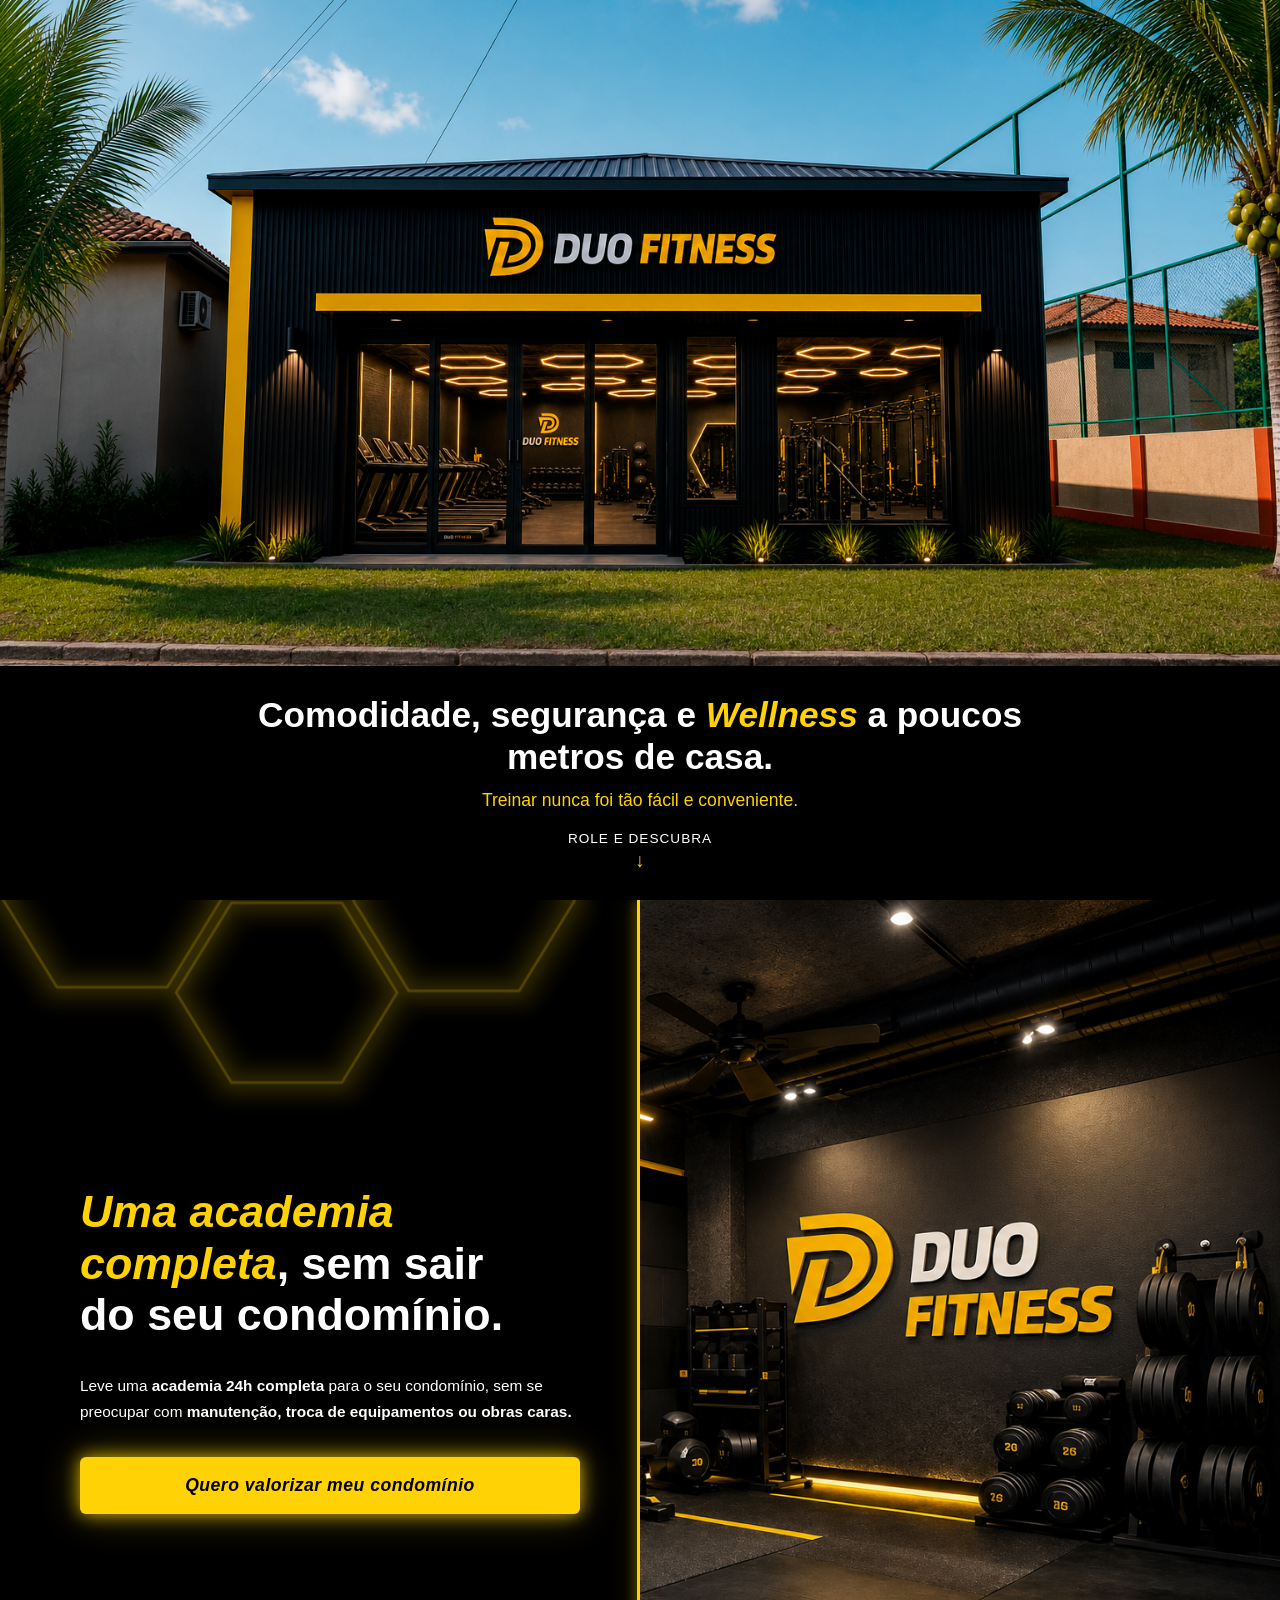
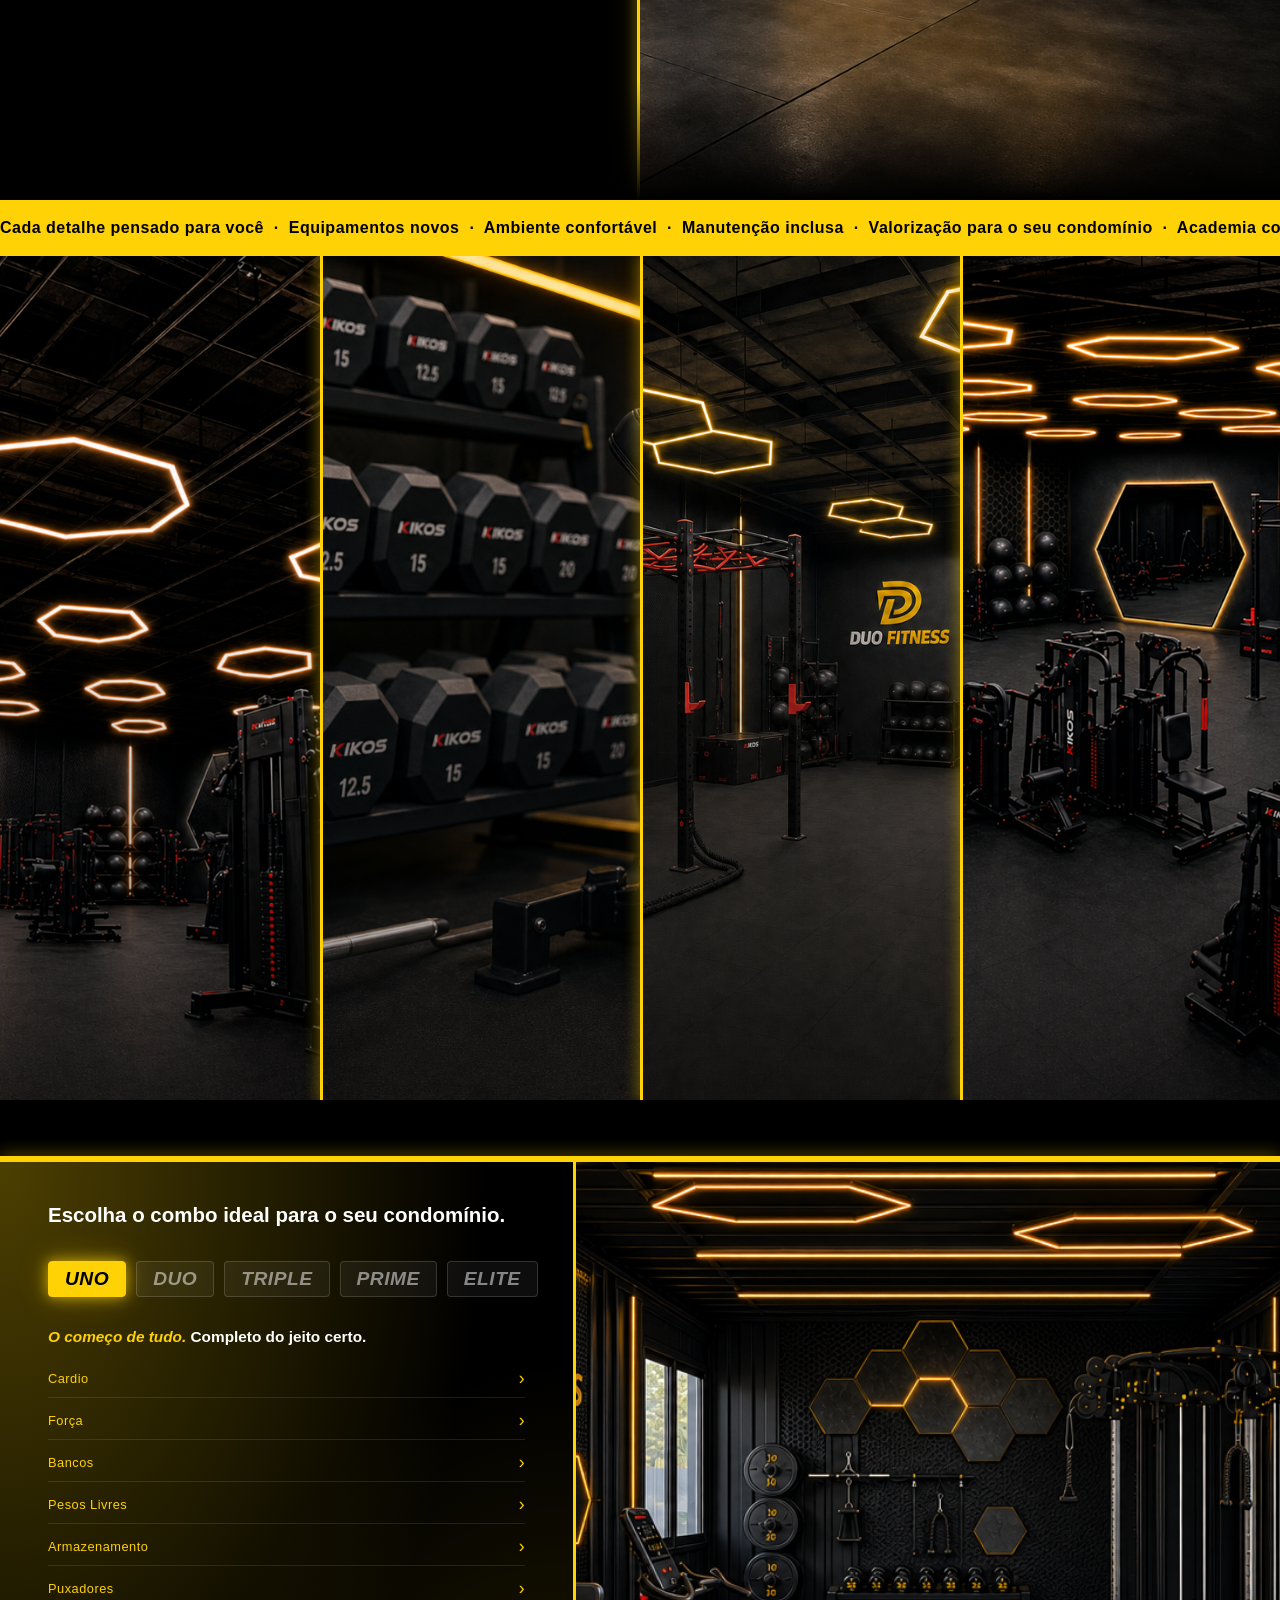
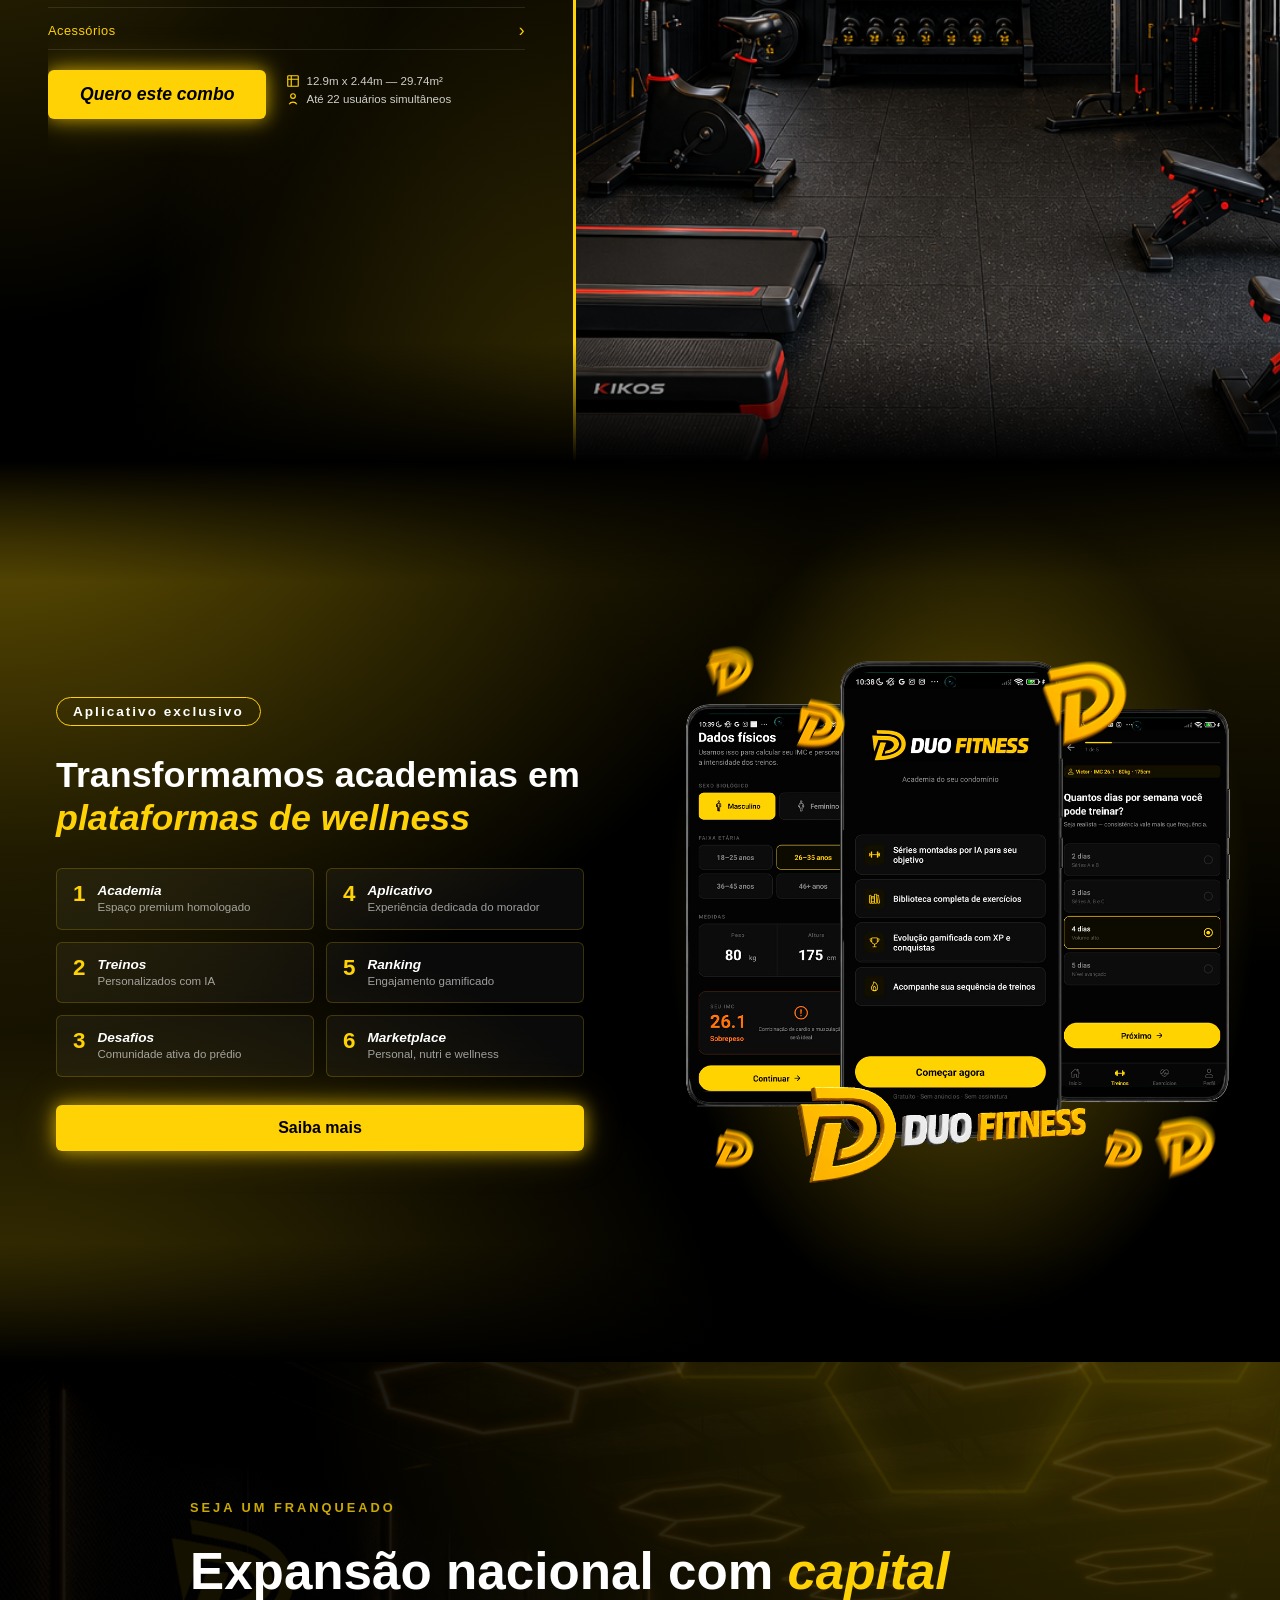
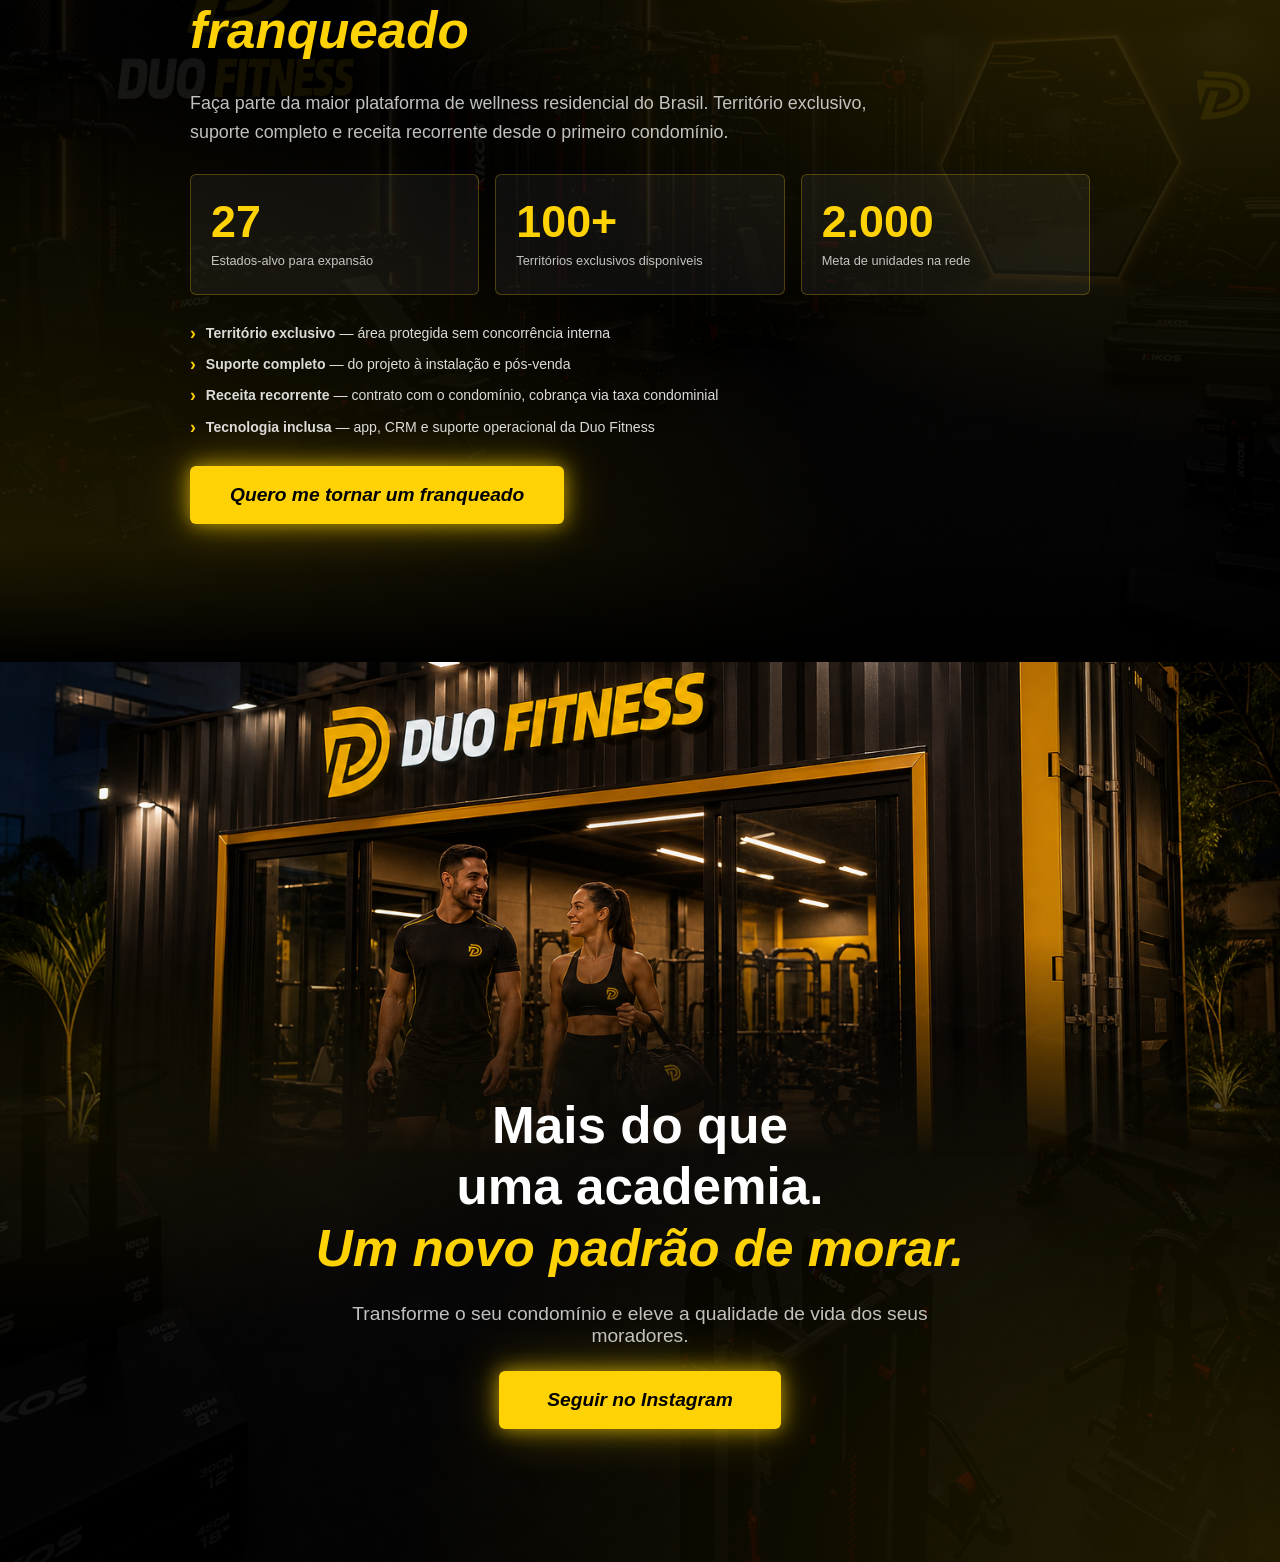
==== commit 85d6b066: "Adiciona favicon" ====
--- a/index.html
+++ b/index.html
@@ -4,7 +4,8 @@
   <meta charset="UTF-8" />
   <meta name="viewport" content="width=device-width, initial-scale=1.0" />
   <meta name="description" content="Duo Fitness — Academia compacta em container para condomínios residenciais." />
-  <title>Duo Fitness</title>
+  <link rel="icon" type="image/png" href="assets/logo/simbolo.png" />
+  <title>Duo Fitness | Academia 24h a poucos metros da sua casa</title>
 
 <!-- Adobe Fonts: Facto -->
 <link rel="stylesheet" href="https://use.typekit.net/mda3ytr.css" />
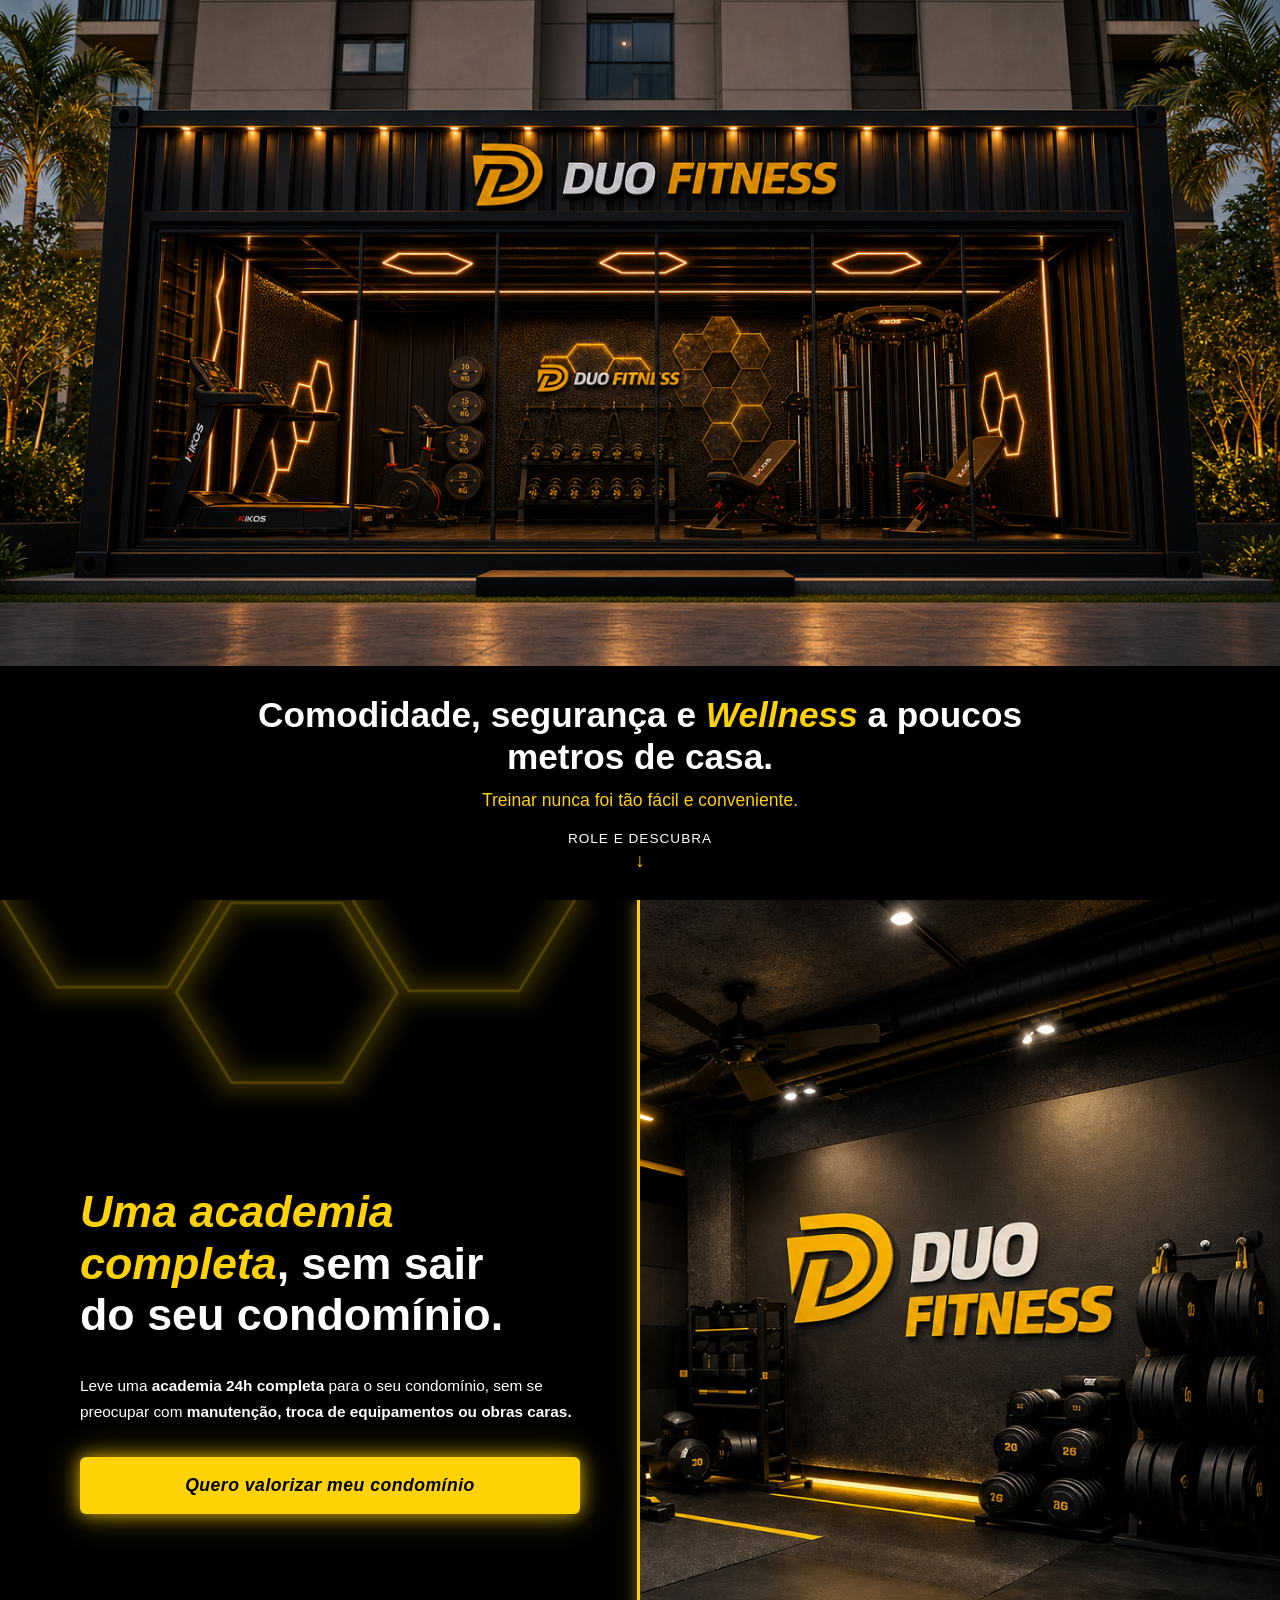
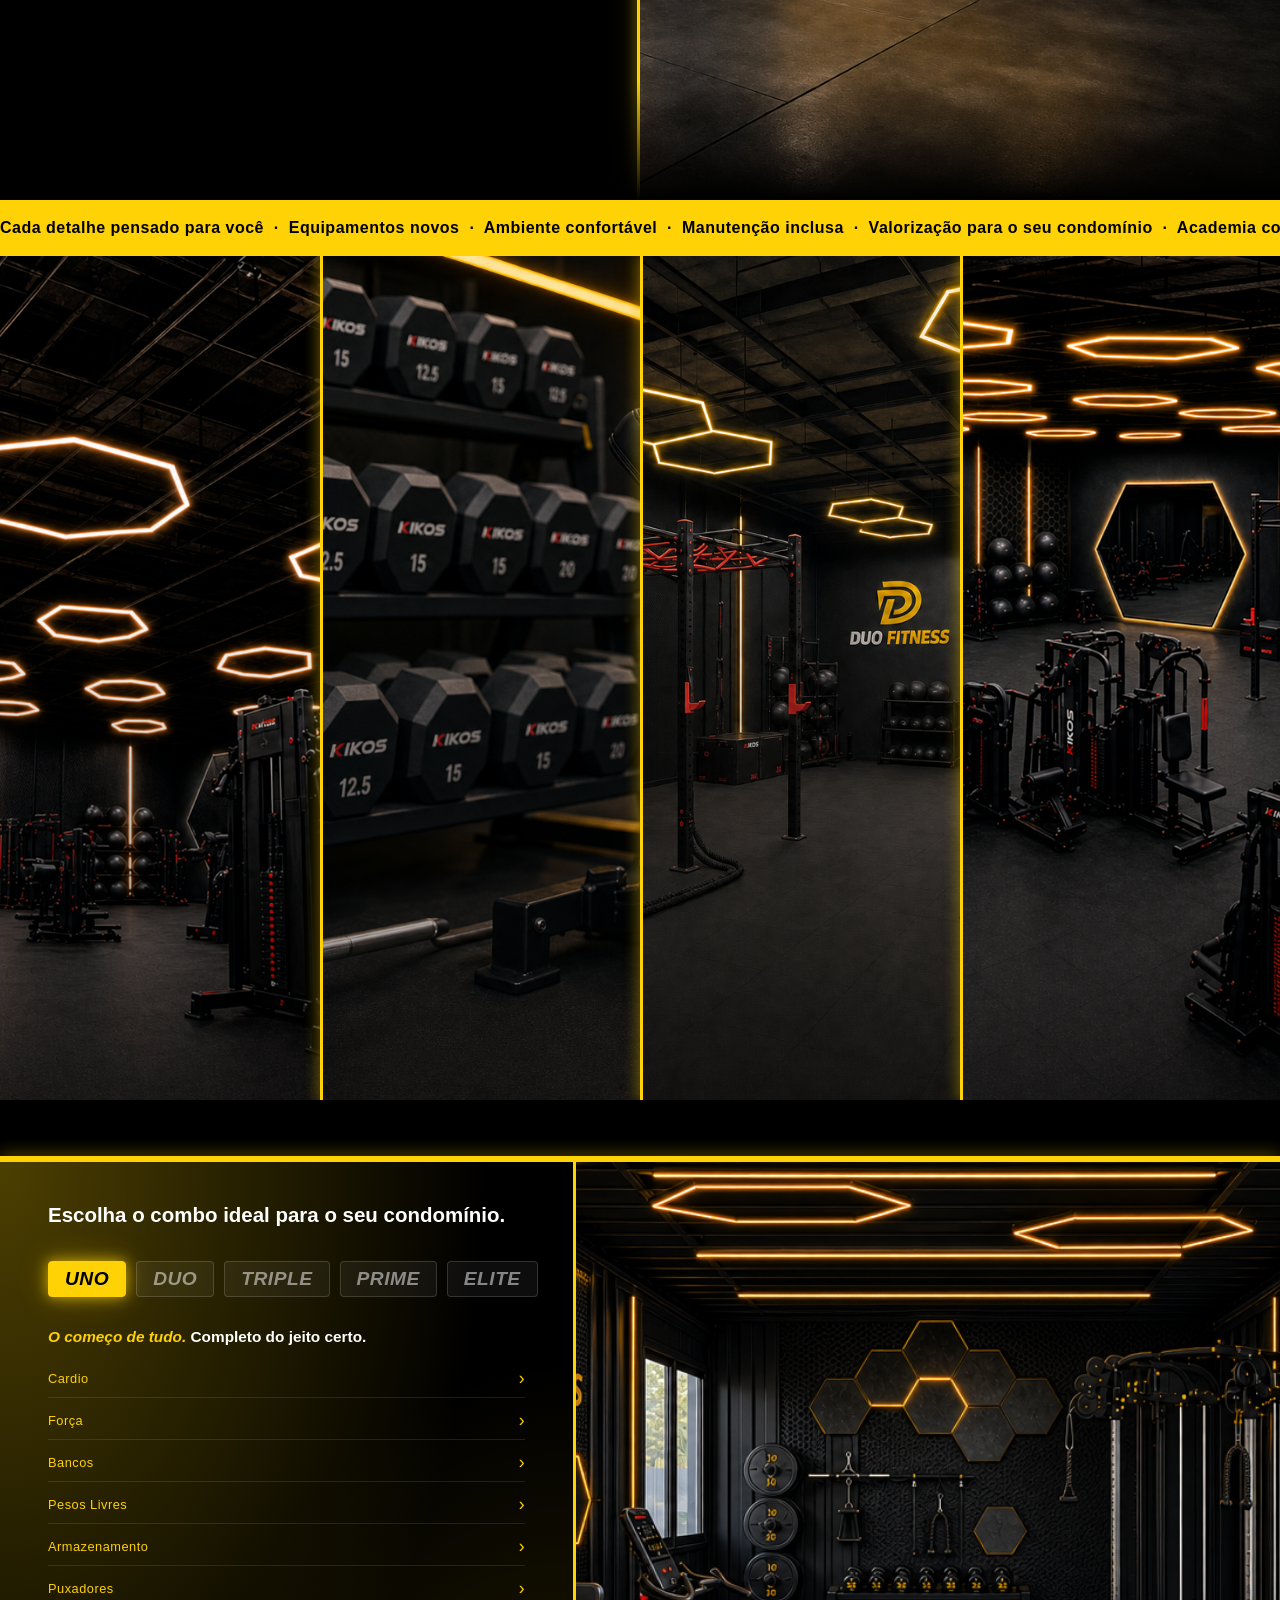
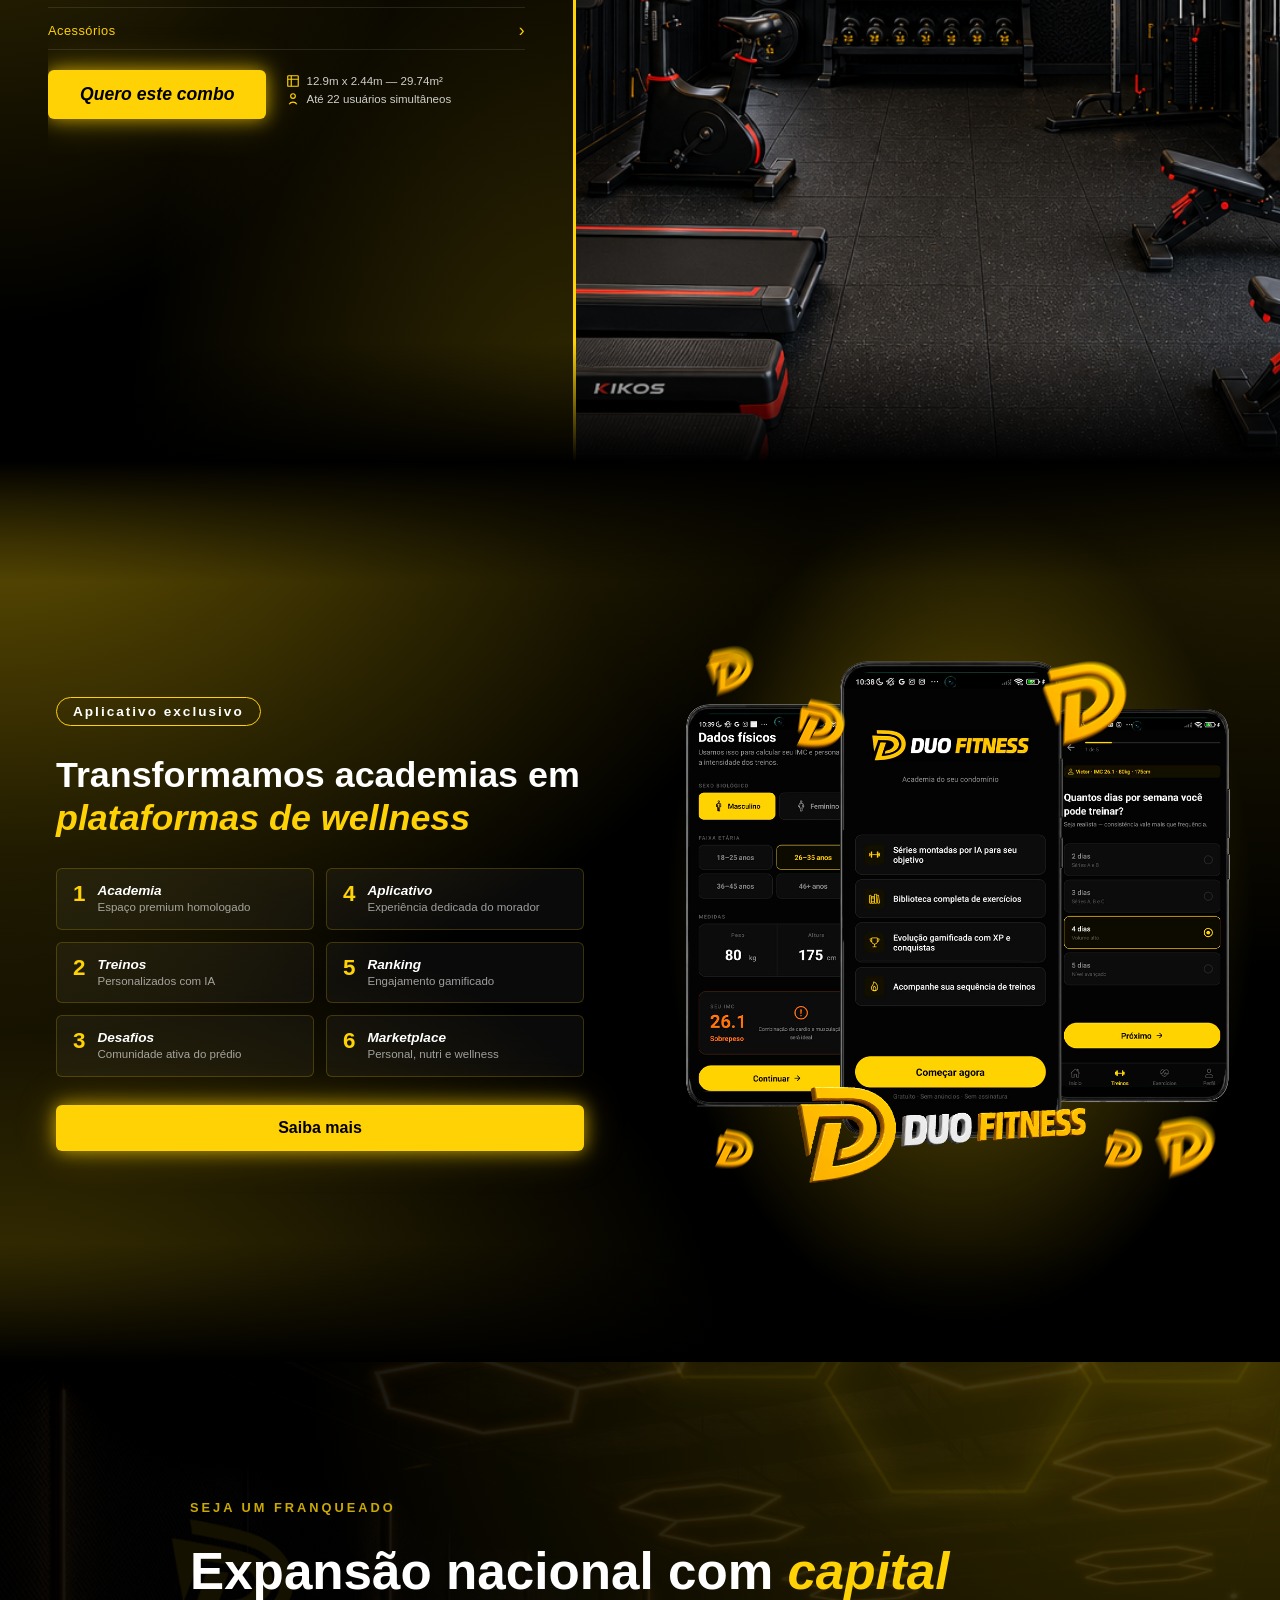
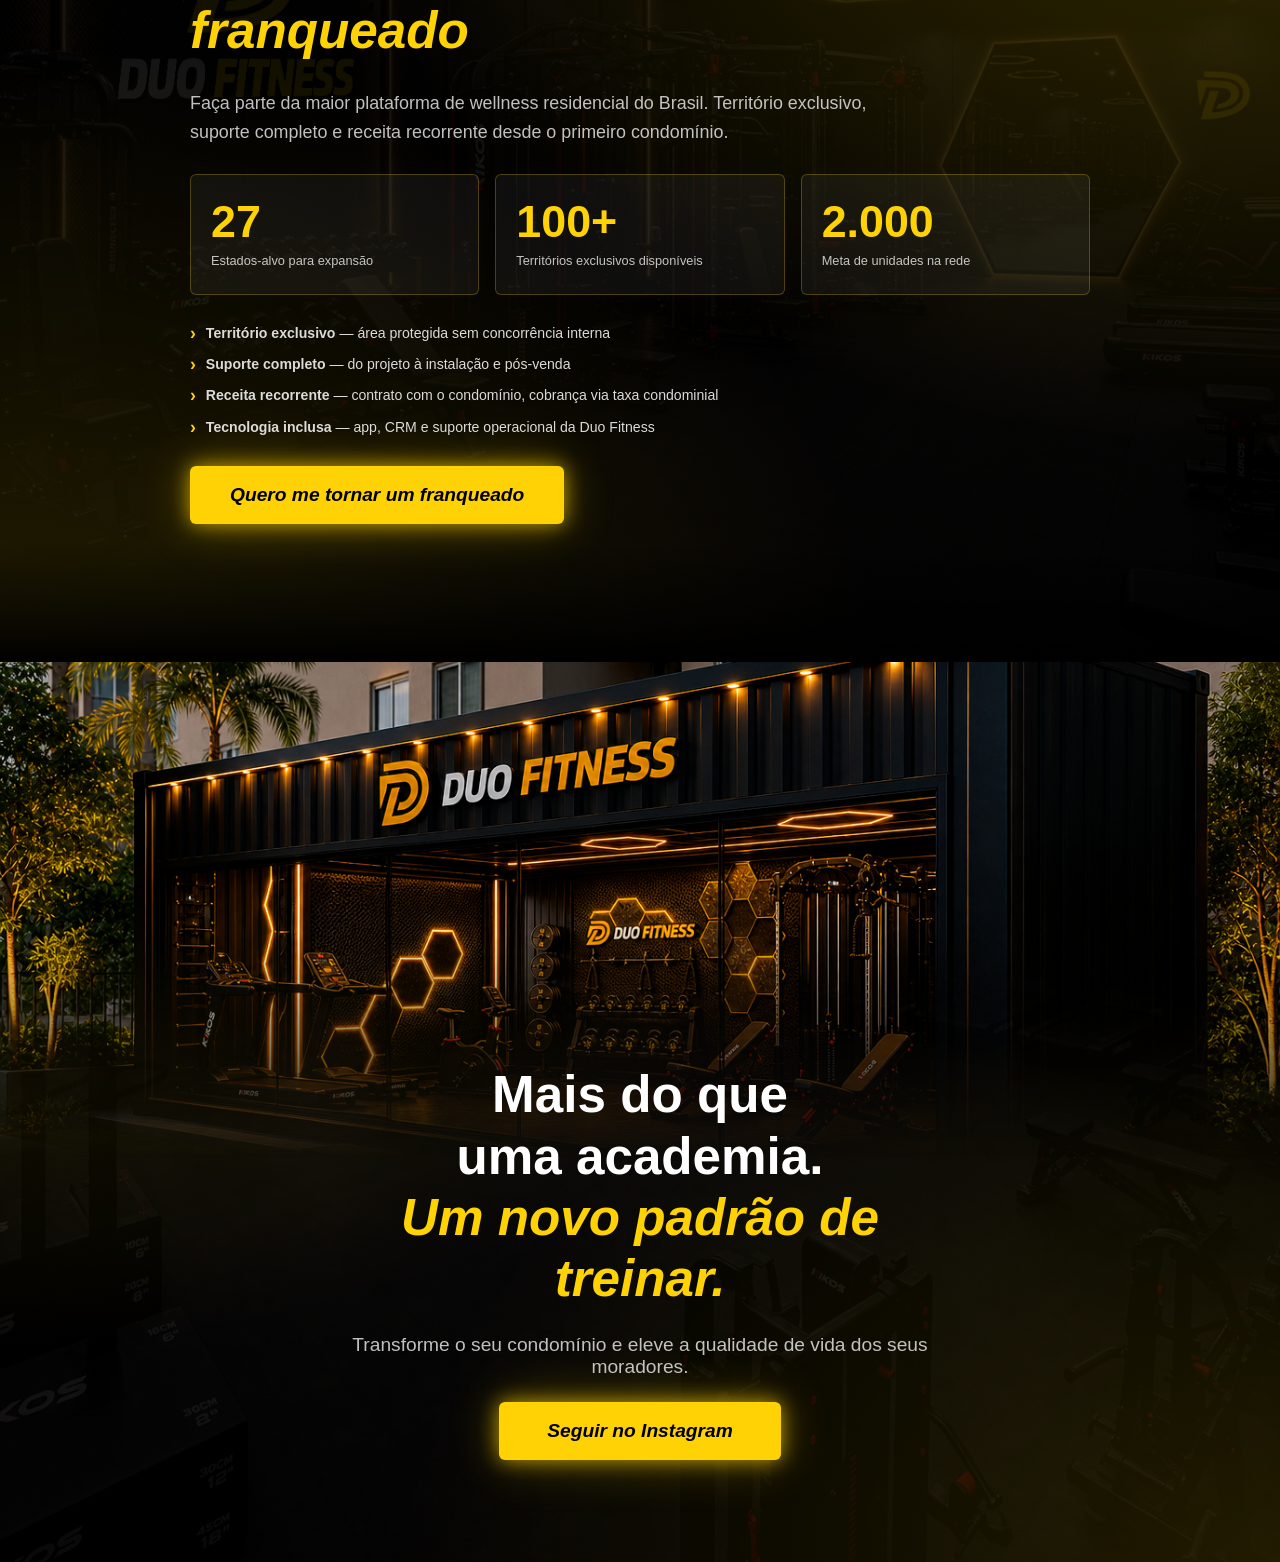
==== commit 0db93287: "Ajustes no site e no admin" ====
--- a/index.html
+++ b/index.html
@@ -33,10 +33,7 @@
     } else {
       video.addEventListener('ended', esconderSplash);
       video.addEventListener('error', esconderSplash);
-      video.addEventListener('loadedmetadata', () => {
-        setTimeout(esconderSplash, (video.duration * 1000) + 500);
-      });
-      setTimeout(esconderSplash, 15000);
+      setTimeout(esconderSplash, 3000);
     }
   });
 </script>
@@ -361,7 +358,7 @@
     <img src="assets/images/cta.png" alt="Duo Fitness" />
   </div>
   <div id="cta-conteudo">
-    <h2>Mais do que<br>uma academia.<br><em>Um novo padrão de morar.</em></h2>
+    <h2>Mais do que<br>uma academia.<br><em>Um novo padrão de treinar.</em></h2>
     <p class="subtitulo">Transforme o seu condomínio e eleve a qualidade de vida dos seus moradores.</p>
     <a href="https://www.instagram.com/duofitness.ofc/" target="_blank" class="btn-cta">Seguir no Instagram</a>
   </div>
--- a/style.css
+++ b/style.css
@@ -1591,14 +1591,23 @@
   height: 100%;
   z-index: 0;
 }
+#hero-imagem {
+  background-color: var(--preto);
+  display: flex;
+  align-items: center;
+  position: absolute;
+  inset: 0;
+}
+
 #hero-imagem img {
-  width: 100%;
-  height: 100%;
+  width: 160%;
+  max-width: none;
+  margin-left: -32%;
+  margin-top: -19%;
+  aspect-ratio: 9 / 9;
+  height: auto;
   object-fit: cover;
-  object-position: center center;
-  position: absolute;
-  inset: 0;
-  z-index: 0;
+  position: relative;
 }
 
 #hero-imagem::after {
@@ -1620,7 +1629,7 @@
 #hero-headline {
   display: block;
   position: absolute;
-  top: 15%;
+  top: 11%;
   left: 0;
   right: 0;
   transform: translateY(-50%);
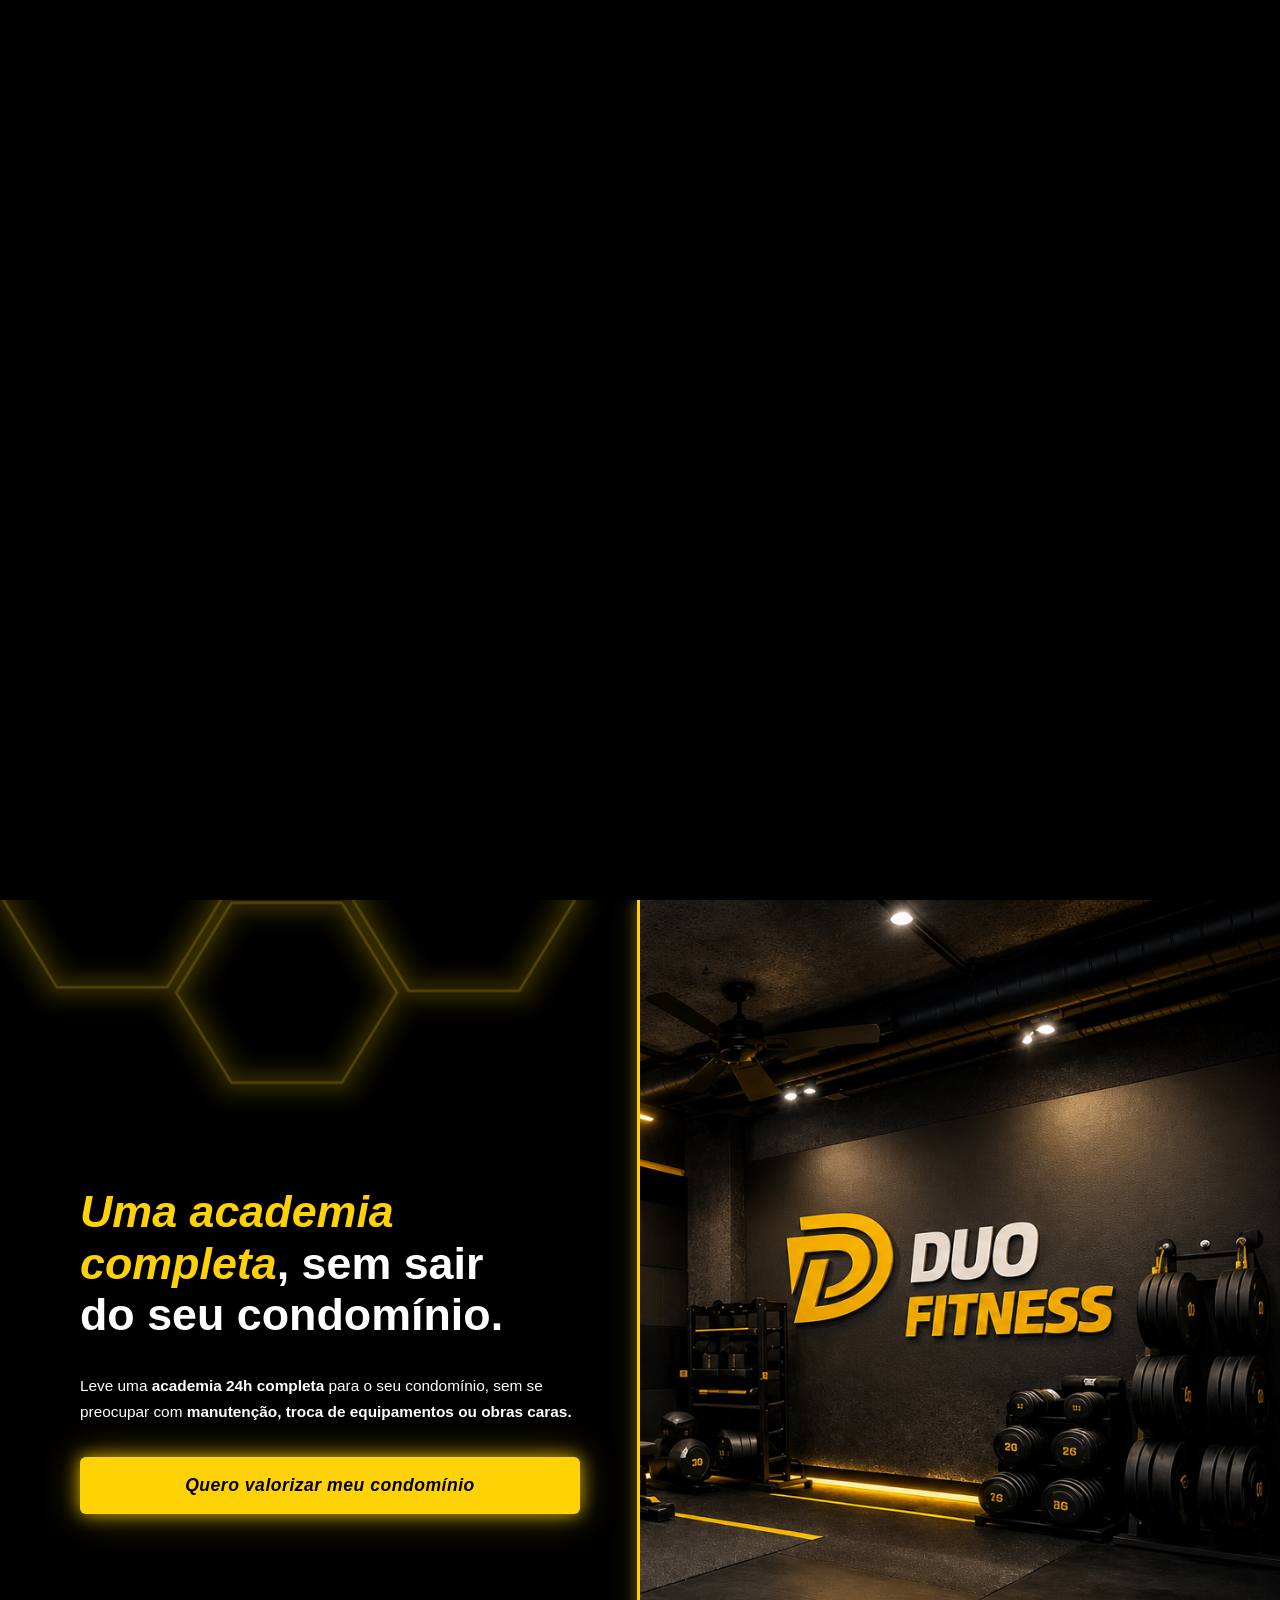
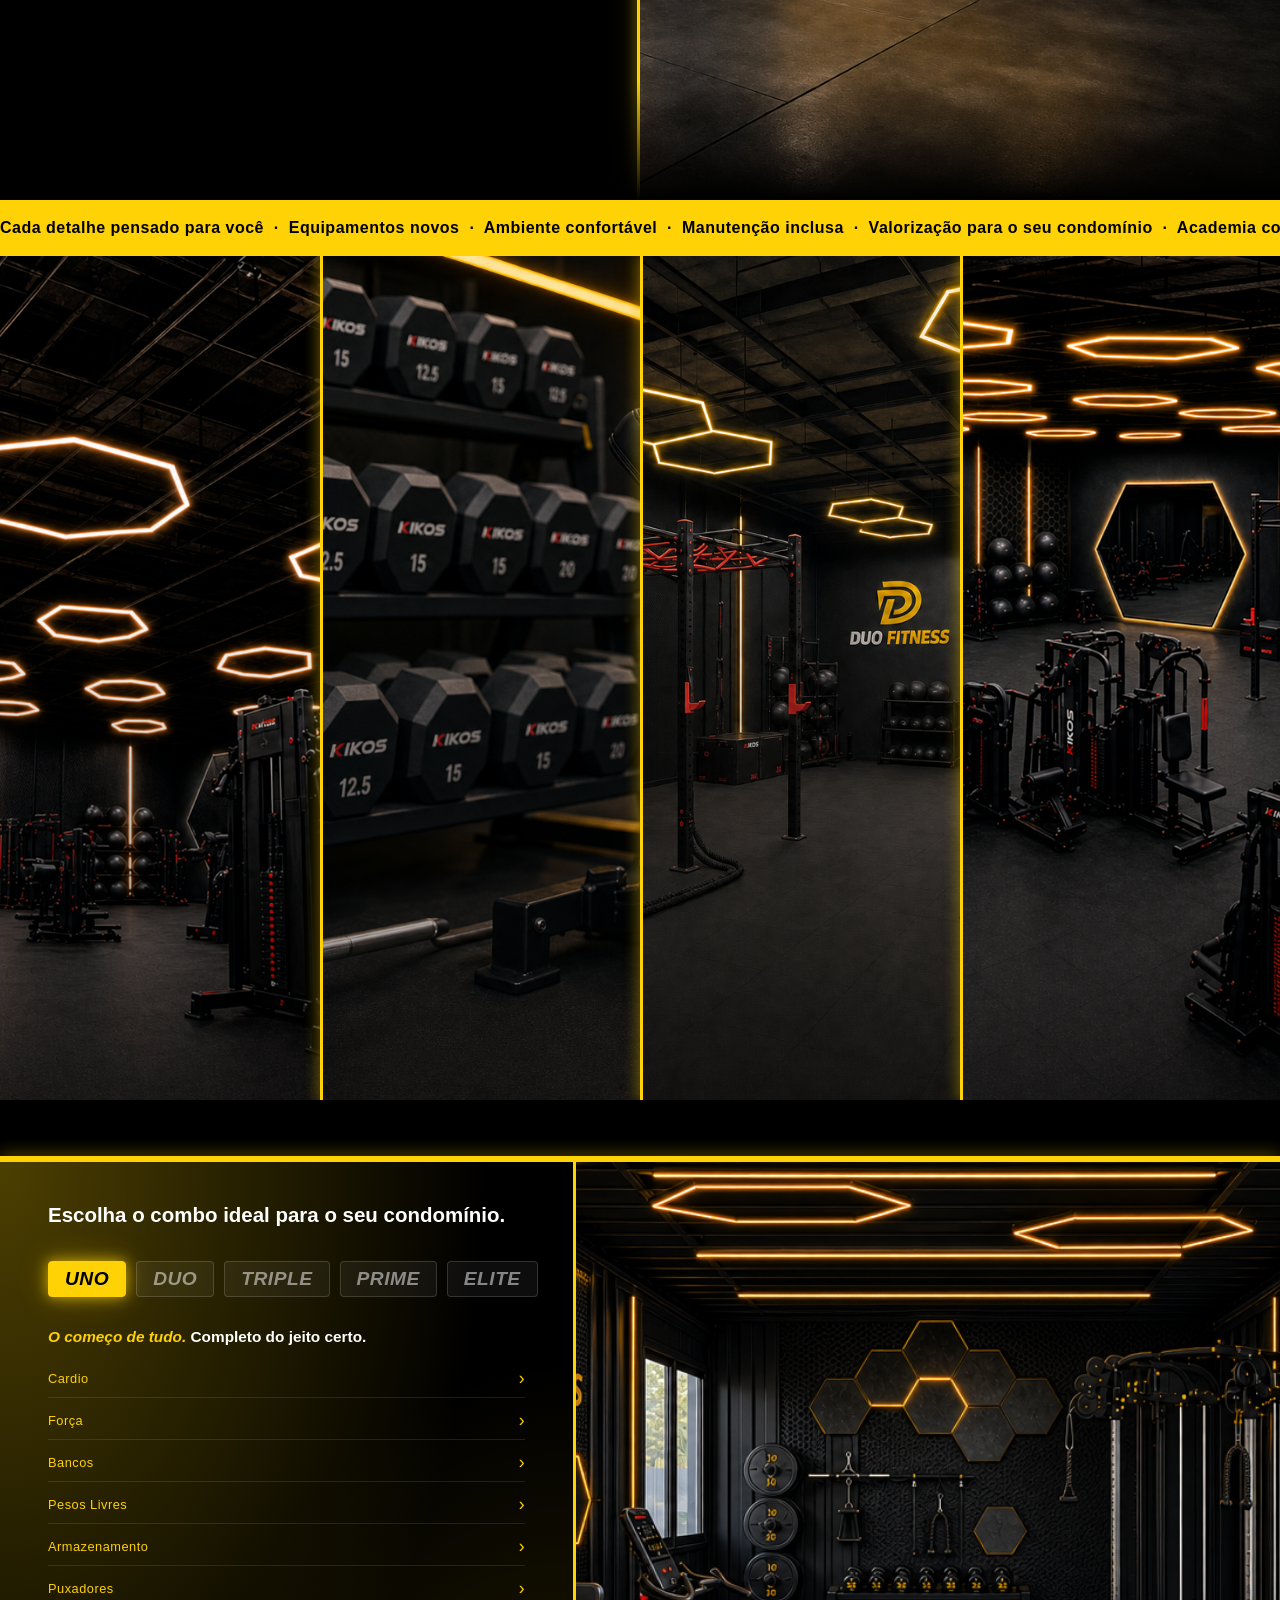
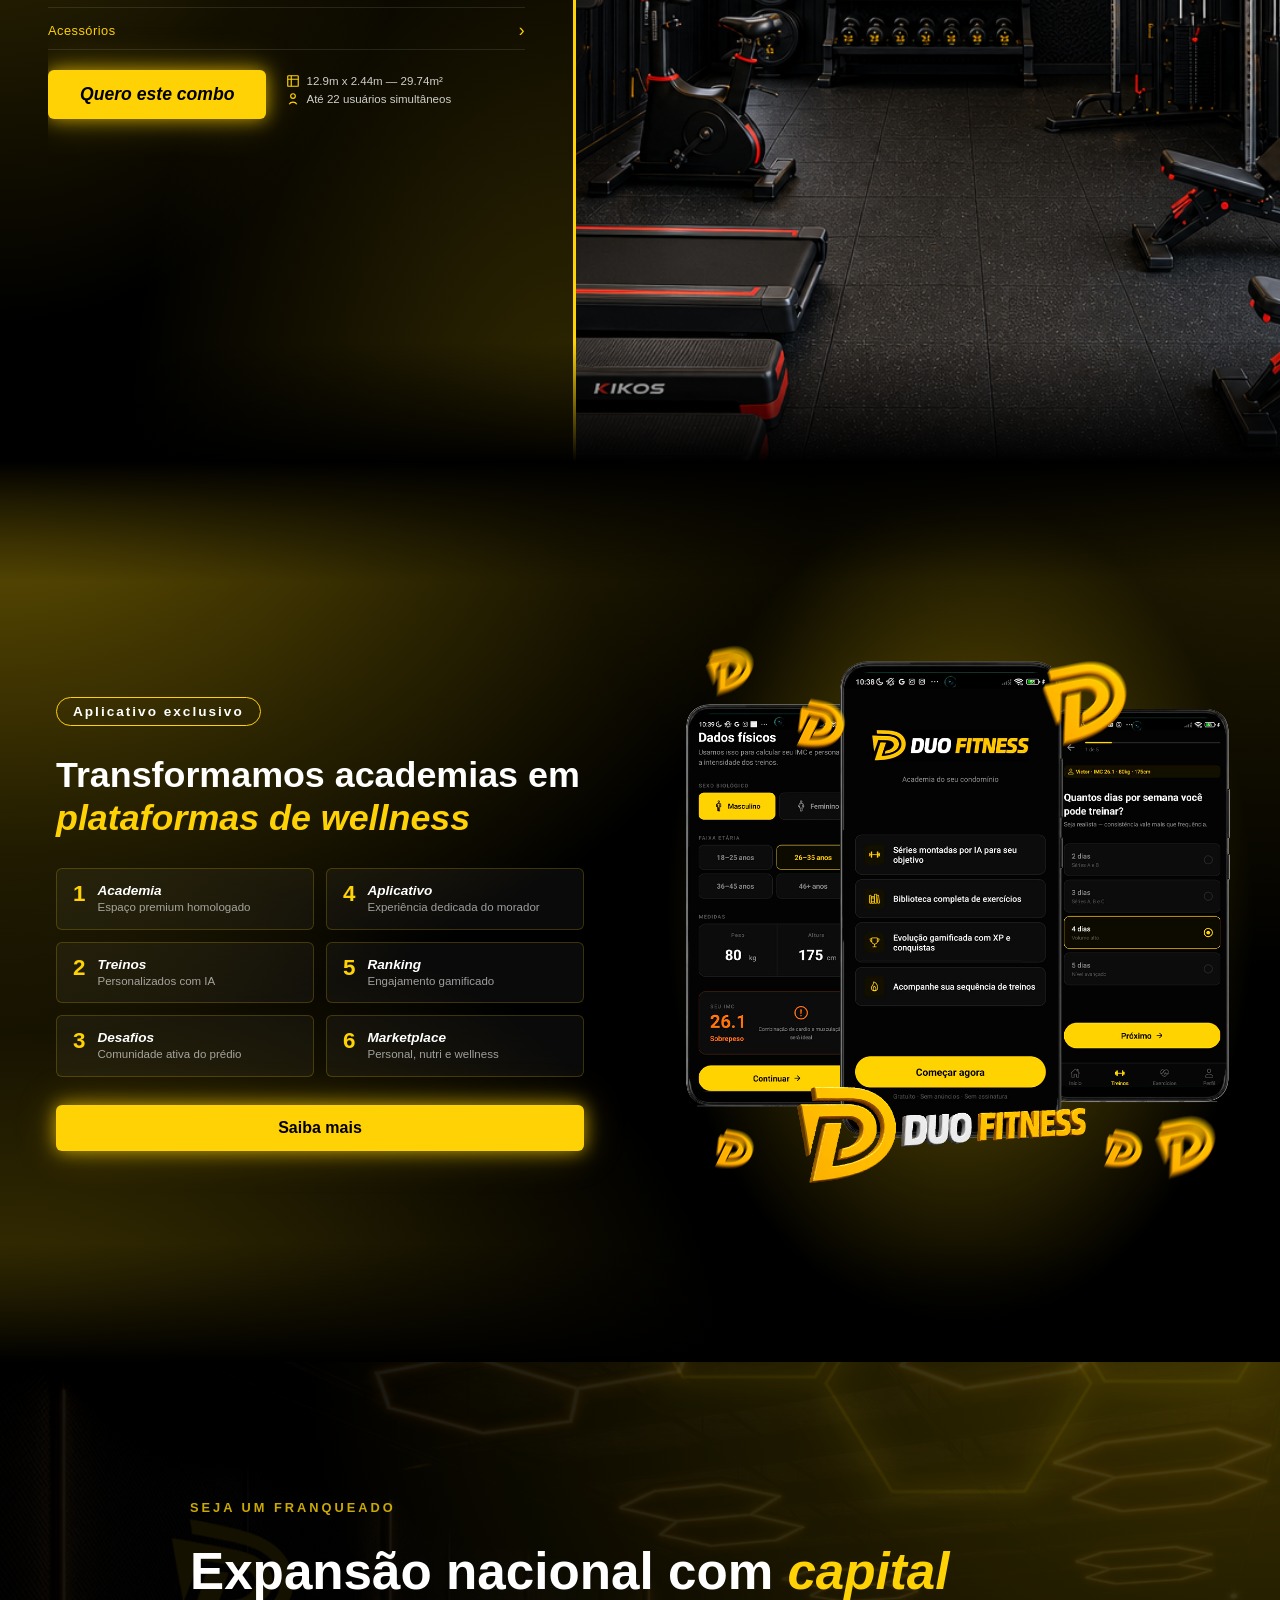
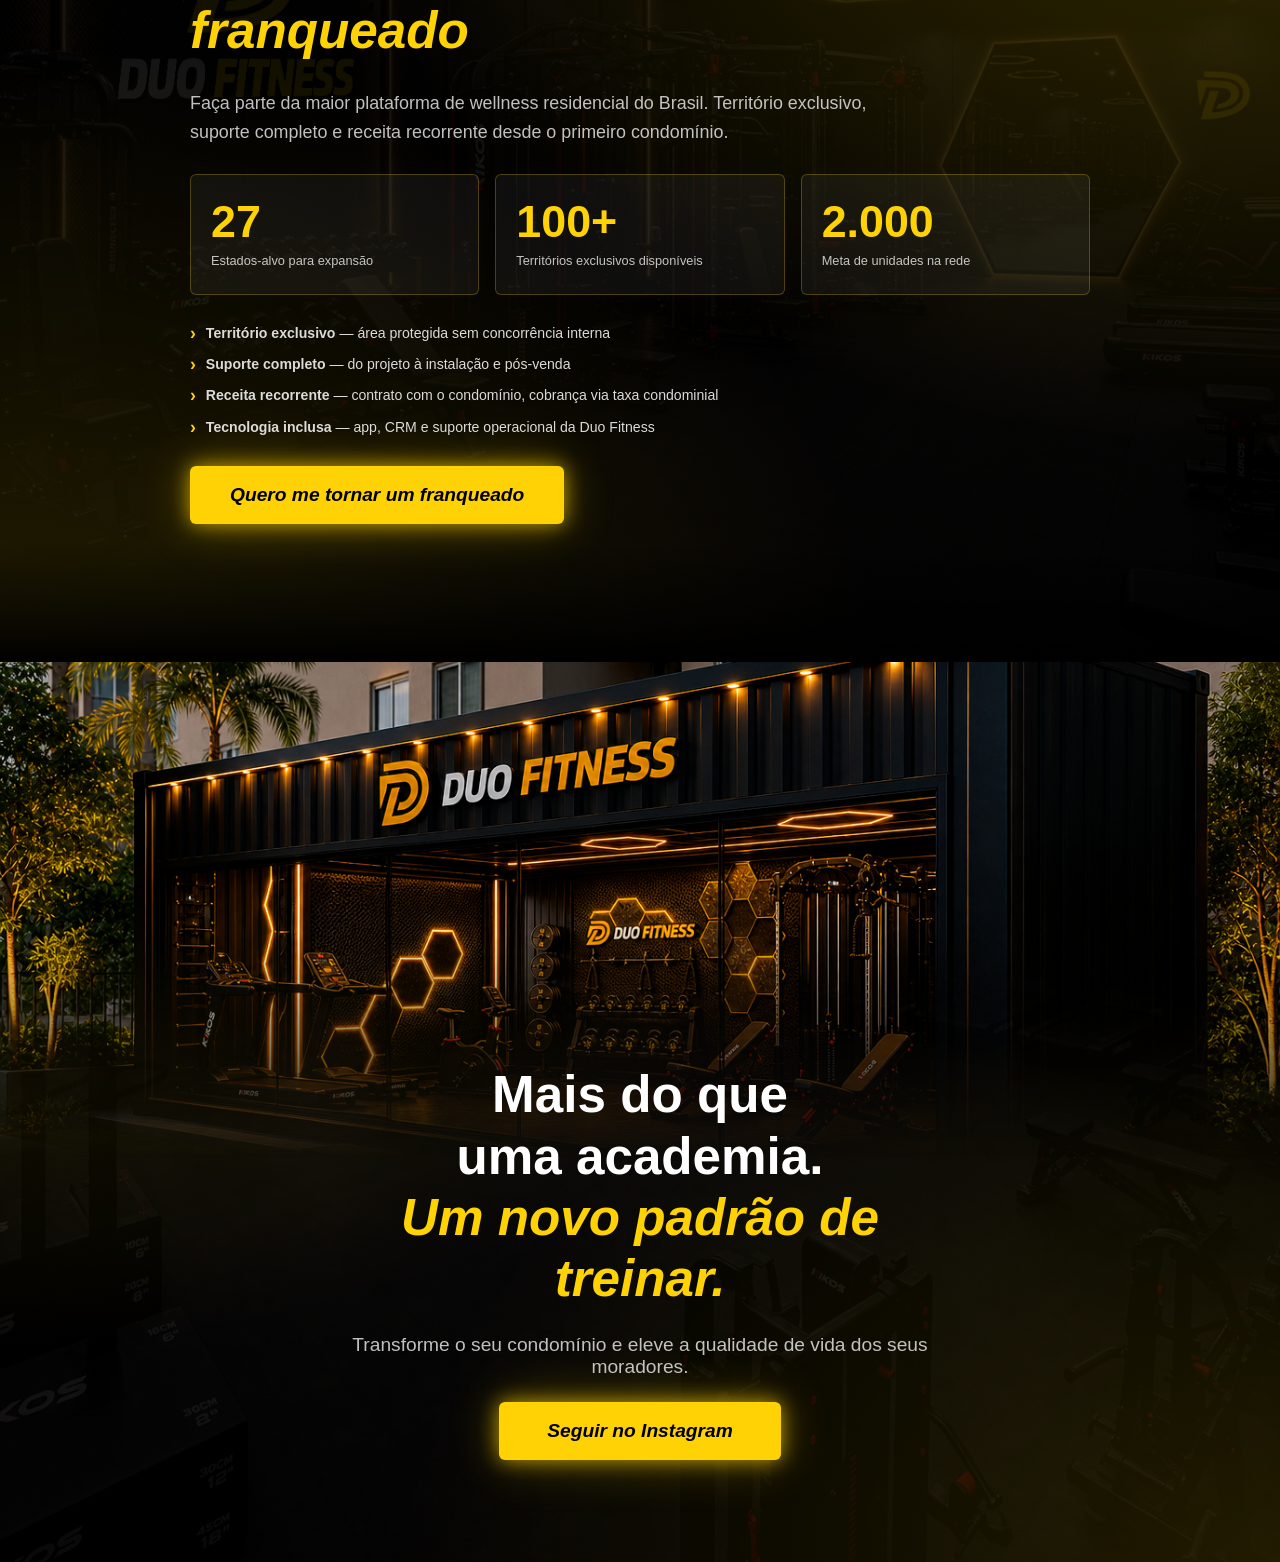
==== commit 12199997: "alteração do cta dos botões" ====
--- a/index.html
+++ b/index.html
@@ -69,7 +69,7 @@
 </div>
     <h2><em>Uma academia<br>completa</em>, sem sair<br>do seu condomínio.</h2>
     <p class="subtitulo">Leve uma <strong>academia 24h completa</strong> para o seu condomínio, sem se preocupar com <strong>manutenção, troca de equipamentos ou obras caras.</strong></p>
-    <a href="https://www.instagram.com/duofitness.ofc/" target="_blank" class="btn-conceito">Quero valorizar meu condomínio</a>
+    <a href="https://duofitnessoficial.com.br/landing.html" target="_blank" class="btn-conceito">Quero valorizar meu condomínio</a>
   </div>
   <div id="conceito-imagem">
     <img src="assets/images/galeria-02.png" alt="Academia Duo Fitness" />
@@ -223,7 +223,7 @@
           </li>
         </ul>
         <div id="combo-rodape">
-          <a href="https://www.instagram.com/duofitness.ofc/" target="_blank" id="combo-ativo-btn" class="btn-combo">Quero este combo</a>
+          <a href="https://duofitnessoficial.com.br/landing.html" target="_blank" id="combo-ativo-btn" class="btn-combo">Quero este combo</a>
           <div id="combo-planta-card">
             <div class="combo-planta-item">
               <svg width="14" height="14" viewBox="0 0 24 24" fill="none" stroke="currentColor" stroke-width="2">
@@ -302,7 +302,7 @@
         </div>
       </div>
     </div>
-    <a href="https://www.instagram.com/duofitness.ofc/" target="_blank" class="btn-app">Saiba mais</a>
+    <a href="https://duofitnessoficial.com.br/landing.html" target="_blank" class="btn-app">Saiba mais</a>
   </div>
   <div id="app-direito">
     <img src="assets/images/app-duo-fitness.png" alt="App Duo Fitness" />
@@ -348,7 +348,7 @@
         <p><strong>Tecnologia inclusa</strong> — app, CRM e suporte operacional da Duo Fitness</p>
       </div>
     </div>
-    <a href="https://www.instagram.com/duofitness.ofc/" target="_blank" id="franqueados-btn">Quero me tornar um franqueado</a>
+    <a href="https://duofitnessoficial.com.br/landing.html" target="_blank" id="franqueados-btn">Quero me tornar um franqueado</a>
   </div>
 </section>
 <!-- CTA FINAL -->
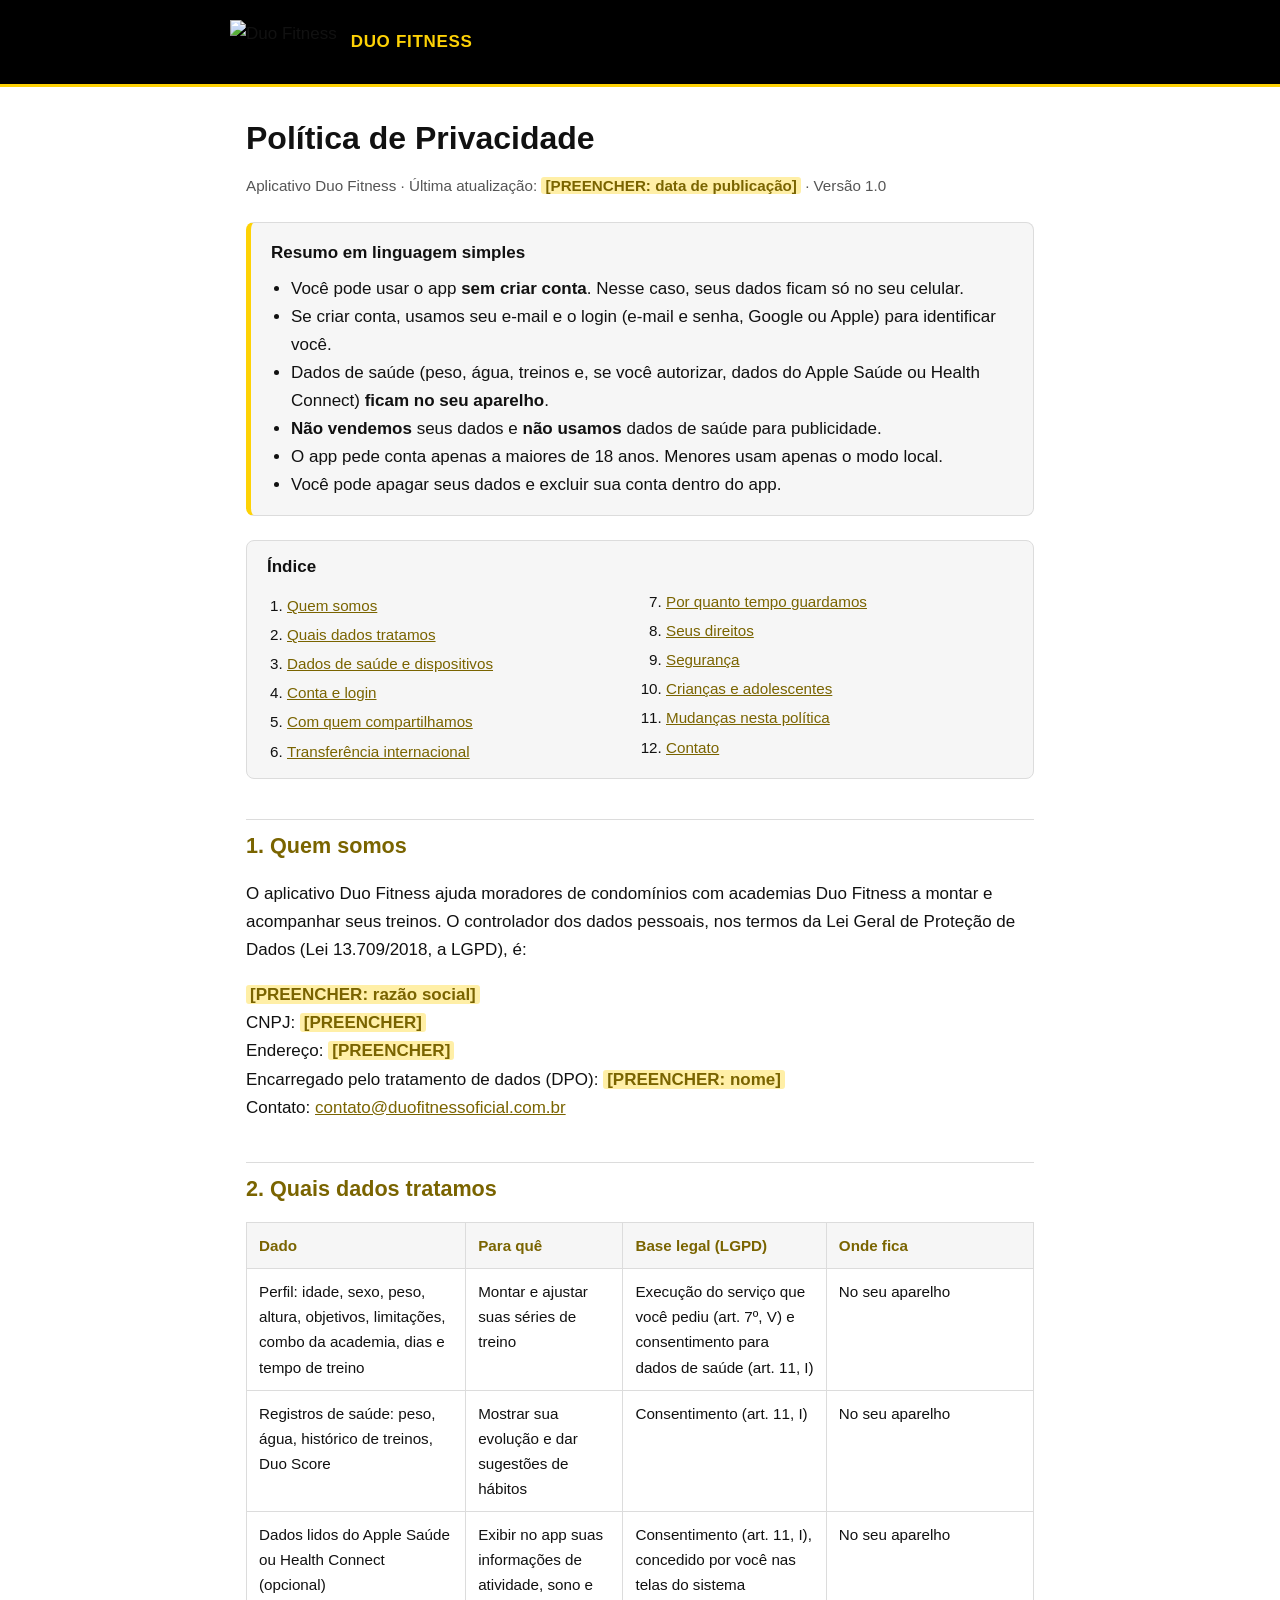
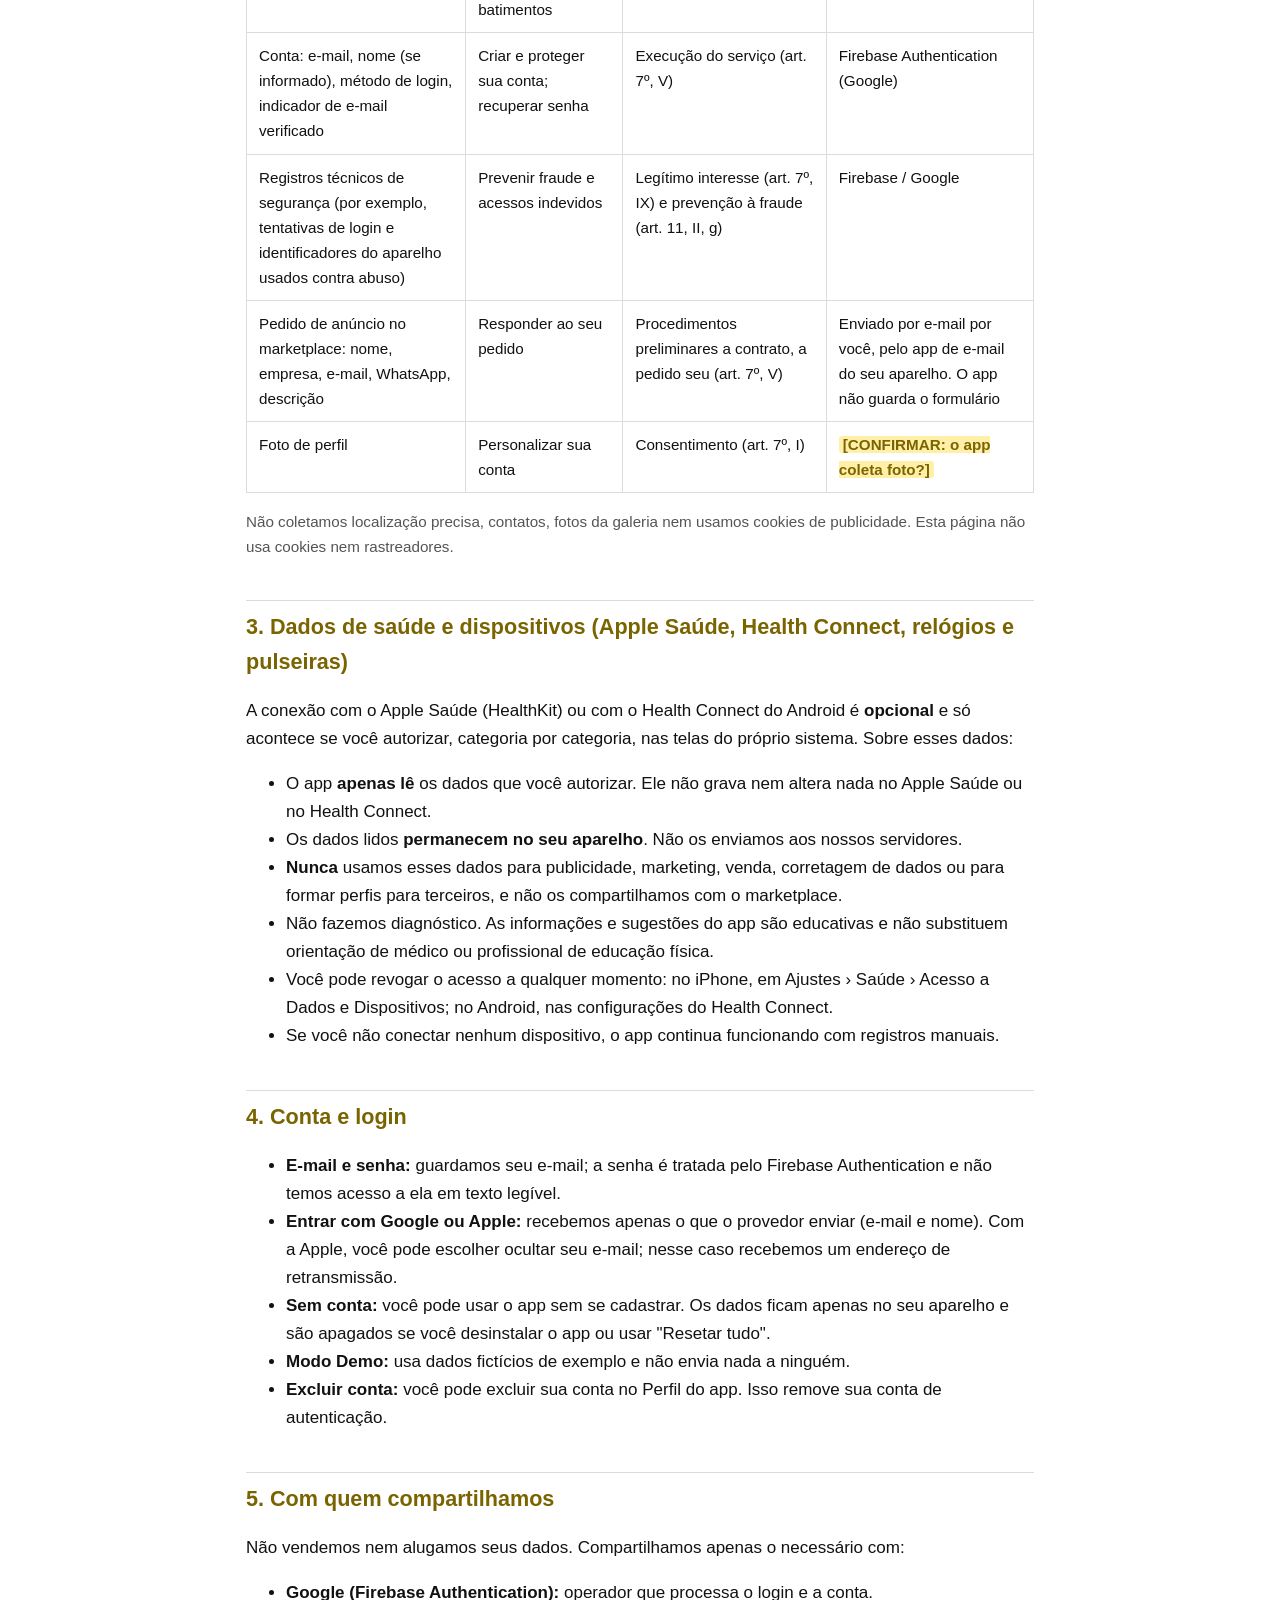
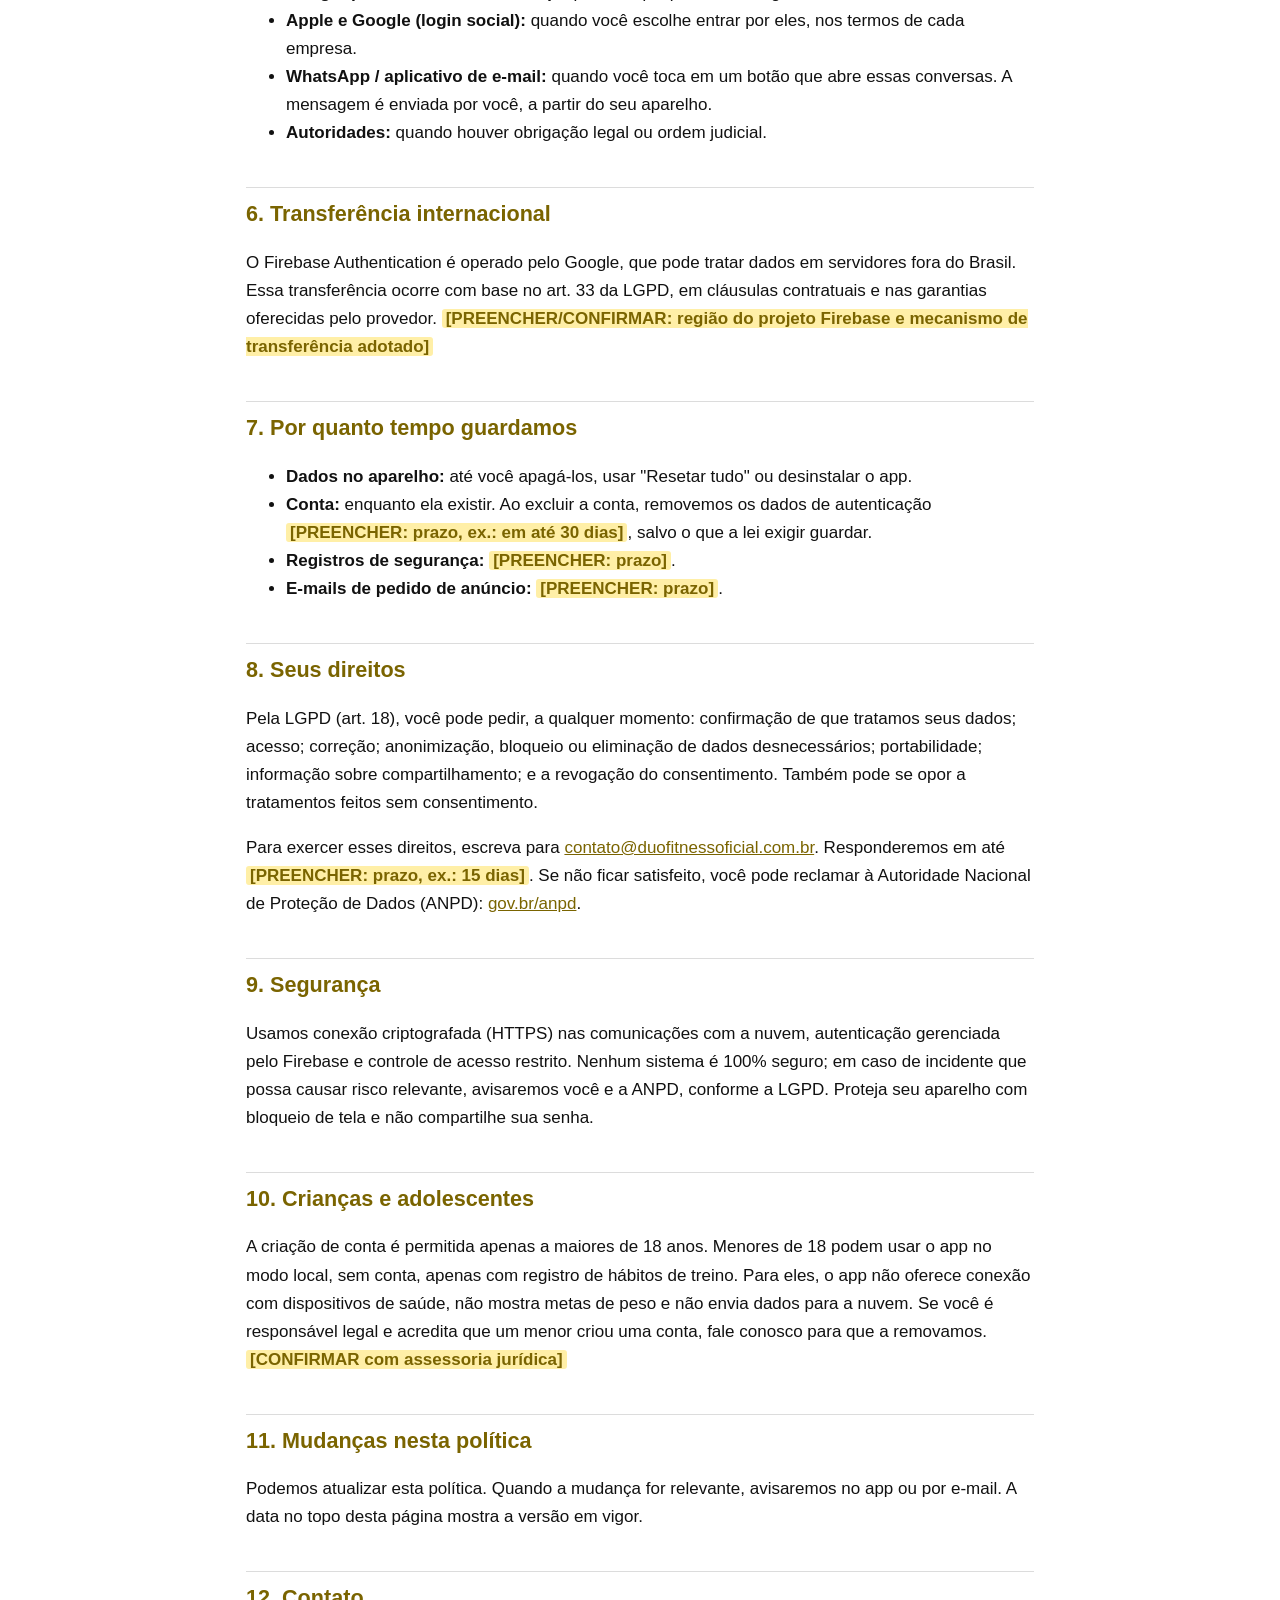
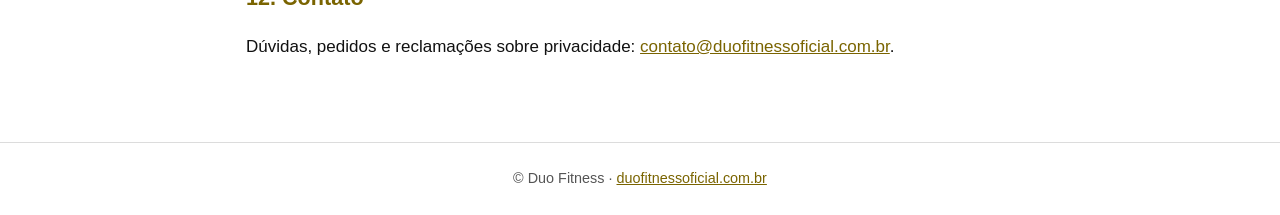
==== commit 1353ed28: "Add files via upload" ====
--- a/index.html
+++ b/index.html
@@ -1,369 +1,180 @@
 <!DOCTYPE html>
 <html lang="pt-BR">
 <head>
-  <meta charset="UTF-8" />
-  <meta name="viewport" content="width=device-width, initial-scale=1.0" />
-  <meta name="description" content="Duo Fitness — Academia compacta em container para condomínios residenciais." />
-  <link rel="icon" type="image/png" href="assets/logo/simbolo.png" />
-  <title>Duo Fitness | Academia 24h a poucos metros da sua casa</title>
-
-<!-- Adobe Fonts: Facto -->
-<link rel="stylesheet" href="https://use.typekit.net/mda3ytr.css" />
-
-  <link rel="stylesheet" href="style.css" />
- <script>
-  window.addEventListener('DOMContentLoaded', function() {
-    const splash = document.getElementById('splash');
-    const video  = document.getElementById('splash-video');
-
-    // Bloqueia scroll durante o splash
-    document.body.style.overflow = 'hidden';
-
-    function esconderSplash() {
-      if (splash._escondendo) return;
-      splash._escondendo = true;
-      document.body.style.overflow = ''; // Libera scroll
-      splash.style.transition = 'opacity 0.8s ease';
-      splash.style.opacity = '0';
-      setTimeout(() => splash.remove(), 1000);
-    }
-
-    if (video.ended) {
-      esconderSplash();
-    } else {
-      video.addEventListener('ended', esconderSplash);
-      video.addEventListener('error', esconderSplash);
-      setTimeout(esconderSplash, 3000);
-    }
-  });
-</script>
+  <meta charset="UTF-8">
+  <meta name="viewport" content="width=device-width, initial-scale=1">
+  <title>Política de Privacidade | Duo Fitness</title>
+  <meta name="description" content="Como o aplicativo Duo Fitness coleta, usa e protege seus dados pessoais, conforme a LGPD.">
+  <meta name="robots" content="index,follow">
+  <link rel="stylesheet" href="legal.css">
 </head>
 <body>
 
-<!-- SPLASH SCREEN -->
-<section id="splash">
-  <video id="splash-video" src="assets/video/splash.mp4" autoplay muted playsinline></video>
-</section>
+<header class="topo">
+  <div class="interno">
+    <img src="../assets/Logo sem fundo.png" alt="Duo Fitness">
+    <span class="marca">DUO FITNESS</span>
+  </div>
+</header>
 
-<!-- HERO -->
-<section id="hero">
-  <div id="hero-imagem">
-    <img src="assets/images/Hero.png" alt="Academia Duo Fitness" />
-    <p id="hero-headline">O futuro do<br>seu condomínio<br><em>começa aqui.</em></p>
-  </div>
-  <div id="hero-texto">
-    <h1 id="hero-titulo">Comodidade, segurança e <em>Wellness</em> a poucos metros de casa.</h1>
-    <p id="hero-subtitulo" class="subtitulo">Treinar nunca foi tão fácil e conveniente.</p>
-    <div id="hero-scroll">
-      <span id="hero-scroll-texto">Role e Descubra</span>
-      <span id="hero-seta">&#8595;</span>
-    </div>
-  </div>
-</section>
+<main>
+  <h1>Política de Privacidade</h1>
+  <p class="meta">Aplicativo Duo Fitness · Última atualização: <span class="pendente">[PREENCHER: data de publicação]</span> · Versão 1.0</p>
 
-<!-- CONCEITO -->
-<section id="conceito">
-  <div id="conceito-texto">
-    <div id="conceito-hexagonos">
-  <img src="assets/images/hexagonal.png" alt="" />
-</div>
-    <h2><em>Uma academia<br>completa</em>, sem sair<br>do seu condomínio.</h2>
-    <p class="subtitulo">Leve uma <strong>academia 24h completa</strong> para o seu condomínio, sem se preocupar com <strong>manutenção, troca de equipamentos ou obras caras.</strong></p>
-    <a href="https://duofitnessoficial.com.br/landing.html" target="_blank" class="btn-conceito">Quero valorizar meu condomínio</a>
-  </div>
-  <div id="conceito-imagem">
-    <img src="assets/images/galeria-02.png" alt="Academia Duo Fitness" />
-    <div id="conceito-imagem-overlay"></div>
-    <div id="conceito-impacto">
-      <p><em>Pague menos</em> que<br>uma pizza por<br>apartamento</p>
-    </div>
-  </div>
-</section>
-
-<button id="conceito-fechar" aria-label="Fechar imagem">X</button>
-
-<!-- GALERIA WRAPPER -->
-<div id="galeria-wrapper">
-
-  <!-- GALERIA INTRO -->
-  <section id="galeria-intro">
-    <div id="galeria-intro-conteudo">
-      <div id="galeria-ticker">
-        <span>Cada detalhe pensado para você&nbsp;&nbsp;·&nbsp;&nbsp;Equipamentos novos&nbsp;&nbsp;·&nbsp;&nbsp;Ambiente confortável&nbsp;&nbsp;·&nbsp;&nbsp;Manutenção inclusa&nbsp;&nbsp;·&nbsp;&nbsp;Valorização para o seu condomínio&nbsp;&nbsp;·&nbsp;&nbsp;Academia completa 24h&nbsp;&nbsp;·&nbsp;&nbsp;Instalação sem obras&nbsp;&nbsp;·&nbsp;&nbsp;</span>
-        <span aria-hidden="true">Controle de acesso automático&nbsp;&nbsp;·&nbsp;&nbsp;Equipamentos novos&nbsp;&nbsp;·&nbsp;&nbsp;Ambiente profissional&nbsp;&nbsp;·&nbsp;&nbsp;Manutenção inclusa&nbsp;&nbsp;·&nbsp;&nbsp;Valorização para o seu condomínio&nbsp;&nbsp;·&nbsp;&nbsp;Aplicativo exclusivo&nbsp;&nbsp;·&nbsp;&nbsp;Instalação sem obras&nbsp;&nbsp;·&nbsp;&nbsp;</span>
-      </div>
-    </div>
-  </section>
-
-  <!-- GALERIA FOTOS -->
-  <section id="galeria">
-    <div class="galeria-item" data-index="0">
-      <img src="assets/images/galeria-01.png" alt="Duo Fitness" />
-      <div class="galeria-overlay"></div>
-    </div>
-    <div class="galeria-item" data-index="1">
-      <img src="assets/images/galeria-04.png" alt="Duo Fitness" />
-      <div class="galeria-overlay"></div>
-    </div>
-    <div class="galeria-item" data-index="2">
-      <img src="assets/images/galeria-05.png" alt="Duo Fitness" />
-      <div class="galeria-overlay"></div>
-    </div>
-    <div class="galeria-item" data-index="3">
-      <img src="assets/images/galeria-06.png" alt="Duo Fitness" />
-      <div class="galeria-overlay"></div>
-    </div>
-  </section>
-
-  <div id="galeria-dots">
-    <span class="galeria-dot ativo"></span>
-    <span class="galeria-dot"></span>
-    <span class="galeria-dot"></span>
-    <span class="galeria-dot"></span>
+  <div class="resumo">
+    <strong>Resumo em linguagem simples</strong>
+    <ul>
+      <li>Você pode usar o app <strong>sem criar conta</strong>. Nesse caso, seus dados ficam só no seu celular.</li>
+      <li>Se criar conta, usamos seu e-mail e o login (e-mail e senha, Google ou Apple) para identificar você.</li>
+      <li>Dados de saúde (peso, água, treinos e, se você autorizar, dados do Apple Saúde ou Health Connect) <strong>ficam no seu aparelho</strong>.</li>
+      <li><strong>Não vendemos</strong> seus dados e <strong>não usamos</strong> dados de saúde para publicidade.</li>
+      <li>O app pede conta apenas a maiores de 18 anos. Menores usam apenas o modo local.</li>
+      <li>Você pode apagar seus dados e excluir sua conta dentro do app.</li>
+    </ul>
   </div>
 
-</div>
-<button id="galeria-fechar" aria-label="Fechar imagem">X</button>
+  <nav class="indice" aria-label="Índice">
+    <strong>Índice</strong>
+    <ol>
+      <li><a href="#controlador">Quem somos</a></li>
+      <li><a href="#dados">Quais dados tratamos</a></li>
+      <li><a href="#saude">Dados de saúde e dispositivos</a></li>
+      <li><a href="#conta">Conta e login</a></li>
+      <li><a href="#compartilhamento">Com quem compartilhamos</a></li>
+      <li><a href="#exterior">Transferência internacional</a></li>
+      <li><a href="#retencao">Por quanto tempo guardamos</a></li>
+      <li><a href="#direitos">Seus direitos</a></li>
+      <li><a href="#seguranca">Segurança</a></li>
+      <li><a href="#criancas">Crianças e adolescentes</a></li>
+      <li><a href="#mudancas">Mudanças nesta política</a></li>
+      <li><a href="#contato">Contato</a></li>
+    </ol>
+  </nav>
 
-<!-- FAIXA SEPARADORA -->
-<div id="faixa-separadora"></div>
+  <h2 id="controlador">1. Quem somos</h2>
+  <p>O aplicativo Duo Fitness ajuda moradores de condomínios com academias Duo Fitness a montar e acompanhar seus treinos. O controlador dos dados pessoais, nos termos da Lei Geral de Proteção de Dados (Lei 13.709/2018, a LGPD), é:</p>
+  <p>
+    <span class="pendente">[PREENCHER: razão social]</span><br>
+    CNPJ: <span class="pendente">[PREENCHER]</span><br>
+    Endereço: <span class="pendente">[PREENCHER]</span><br>
+    Encarregado pelo tratamento de dados (DPO): <span class="pendente">[PREENCHER: nome]</span><br>
+    Contato: <a href="mailto:contato@duofitnessoficial.com.br">contato@duofitnessoficial.com.br</a>
+  </p>
 
-<!-- COMBOS -->
-<section id="combos">
-  <div id="combos-esquerdo">
-    <div id="combos-header">
-      <p id="combos-titulo-fixo">Escolha o combo ideal para o seu condomínio.</p>
-    </div>
+  <h2 id="dados">2. Quais dados tratamos</h2>
+  <div class="tabela-wrap">
+    <table>
+      <thead>
+        <tr><th>Dado</th><th>Para quê</th><th>Base legal (LGPD)</th><th>Onde fica</th></tr>
+      </thead>
+      <tbody>
+        <tr>
+          <td>Perfil: idade, sexo, peso, altura, objetivos, limitações, combo da academia, dias e tempo de treino</td>
+          <td>Montar e ajustar suas séries de treino</td>
+          <td>Execução do serviço que você pediu (art. 7º, V) e consentimento para dados de saúde (art. 11, I)</td>
+          <td>No seu aparelho</td>
+        </tr>
+        <tr>
+          <td>Registros de saúde: peso, água, histórico de treinos, Duo Score</td>
+          <td>Mostrar sua evolução e dar sugestões de hábitos</td>
+          <td>Consentimento (art. 11, I)</td>
+          <td>No seu aparelho</td>
+        </tr>
+        <tr>
+          <td>Dados lidos do Apple Saúde ou Health Connect (opcional)</td>
+          <td>Exibir no app suas informações de atividade, sono e batimentos</td>
+          <td>Consentimento (art. 11, I), concedido por você nas telas do sistema</td>
+          <td>No seu aparelho</td>
+        </tr>
+        <tr>
+          <td>Conta: e-mail, nome (se informado), método de login, indicador de e-mail verificado</td>
+          <td>Criar e proteger sua conta; recuperar senha</td>
+          <td>Execução do serviço (art. 7º, V)</td>
+          <td>Firebase Authentication (Google)</td>
+        </tr>
+        <tr>
+          <td>Registros técnicos de segurança (por exemplo, tentativas de login e identificadores do aparelho usados contra abuso)</td>
+          <td>Prevenir fraude e acessos indevidos</td>
+          <td>Legítimo interesse (art. 7º, IX) e prevenção à fraude (art. 11, II, g)</td>
+          <td>Firebase / Google</td>
+        </tr>
+        <tr>
+          <td>Pedido de anúncio no marketplace: nome, empresa, e-mail, WhatsApp, descrição</td>
+          <td>Responder ao seu pedido</td>
+          <td>Procedimentos preliminares a contrato, a pedido seu (art. 7º, V)</td>
+          <td>Enviado por e-mail por você, pelo app de e-mail do seu aparelho. O app não guarda o formulário</td>
+        </tr>
+        <tr>
+          <td>Foto de perfil</td>
+          <td>Personalizar sua conta</td>
+          <td>Consentimento (art. 7º, I)</td>
+          <td><span class="pendente">[CONFIRMAR: o app coleta foto?]</span></td>
+        </tr>
+      </tbody>
+    </table>
+  </div>
+  <p class="suave">Não coletamos localização precisa, contatos, fotos da galeria nem usamos cookies de publicidade. Esta página não usa cookies nem rastreadores.</p>
 
-    <div id="combos-nav">
-      <button class="combo-nav-item ativo" data-combo="uno">UNO</button>
-      <button class="combo-nav-item" data-combo="duo">DUO</button>
-      <button class="combo-nav-item" data-combo="triple">TRIPLE</button>
-      <button class="combo-nav-item" data-combo="prime">PRIME</button>
-      <button class="combo-nav-item" data-combo="elite">ELITE</button>
-    </div>
+  <h2 id="saude">3. Dados de saúde e dispositivos (Apple Saúde, Health Connect, relógios e pulseiras)</h2>
+  <p>A conexão com o Apple Saúde (HealthKit) ou com o Health Connect do Android é <strong>opcional</strong> e só acontece se você autorizar, categoria por categoria, nas telas do próprio sistema. Sobre esses dados:</p>
+  <ul>
+    <li>O app <strong>apenas lê</strong> os dados que você autorizar. Ele não grava nem altera nada no Apple Saúde ou no Health Connect.</li>
+    <li>Os dados lidos <strong>permanecem no seu aparelho</strong>. Não os enviamos aos nossos servidores.</li>
+    <li><strong>Nunca</strong> usamos esses dados para publicidade, marketing, venda, corretagem de dados ou para formar perfis para terceiros, e não os compartilhamos com o marketplace.</li>
+    <li>Não fazemos diagnóstico. As informações e sugestões do app são educativas e não substituem orientação de médico ou profissional de educação física.</li>
+    <li>Você pode revogar o acesso a qualquer momento: no iPhone, em Ajustes › Saúde › Acesso a Dados e Dispositivos; no Android, nas configurações do Health Connect.</li>
+    <li>Se você não conectar nenhum dispositivo, o app continua funcionando com registros manuais.</li>
+  </ul>
 
-    <div id="combos-conteudo">
-      <div id="combo-ativo-info">
-        <span class="combo-tag">COMBO</span>
-        <h2 id="combo-ativo-nome"><em>UNO</em></h2>
-        <p id="combo-ativo-frase"><em>O começo de tudo.</em> Completo do jeito certo.</p>
-        <ul id="combo-ativo-equip" class="combo-equip">
-          <li class="accordion-item">
-            <button class="accordion-header" onclick="toggleAccordion(this)">
-              <span>Cardio</span>
-              <span class="accordion-icon">›</span>
-            </button>
-            <ul class="accordion-body">
-              <li>Esteira ×1</li>
-              <li>Bike ×1</li>
-            </ul>
-          </li>
-          <li class="accordion-item">
-            <button class="accordion-header" onclick="toggleAccordion(this)">
-              <span>Força</span>
-              <span class="accordion-icon">›</span>
-            </button>
-            <ul class="accordion-body">
-              <li>Estação Multifuncional ×1</li>
-            </ul>
-          </li>
-          <li class="accordion-item">
-            <button class="accordion-header" onclick="toggleAccordion(this)">
-              <span>Bancos</span>
-              <span class="accordion-icon">›</span>
-            </button>
-            <ul class="accordion-body">
-              <li>Banco Multi Posições ×2</li>
-            </ul>
-          </li>
-          <li class="accordion-item">
-            <button class="accordion-header" onclick="toggleAccordion(this)">
-              <span>Pesos Livres</span>
-              <span class="accordion-icon">›</span>
-            </button>
-            <ul class="accordion-body">
-              <li>Anilha 10kg ×10</li>
-              <li>Barra W ×1</li>
-              <li>Halter 10kg ×11</li>
-            </ul>
-          </li>
-          <li class="accordion-item">
-            <button class="accordion-header" onclick="toggleAccordion(this)">
-              <span>Armazenamento</span>
-              <span class="accordion-icon">›</span>
-            </button>
-            <ul class="accordion-body">
-              <li>Suporte para Barras ×1</li>
-              <li>Suporte para Halteres ×1</li>
-            </ul>
-          </li>
-          <li class="accordion-item">
-            <button class="accordion-header" onclick="toggleAccordion(this)">
-              <span>Puxadores</span>
-              <span class="accordion-icon">›</span>
-            </button>
-            <ul class="accordion-body">
-              <li>Puxador Reto ×1</li>
-              <li>Corda ×1</li>
-              <li>Romano ×1</li>
-              <li>Tornozelo ×1</li>
-              <li>Triângulo ×1</li>
-            </ul>
-          </li>
-          <li class="accordion-item">
-            <button class="accordion-header" onclick="toggleAccordion(this)">
-              <span>Acessórios</span>
-              <span class="accordion-icon">›</span>
-            </button>
-            <ul class="accordion-body">
-              <li>Step Light ×2</li>
-              <li>Colchonete ×2</li>
-            </ul>
-          </li>
-        </ul>
-        <div id="combo-rodape">
-          <a href="https://duofitnessoficial.com.br/landing.html" target="_blank" id="combo-ativo-btn" class="btn-combo">Quero este combo</a>
-          <div id="combo-planta-card">
-            <div class="combo-planta-item">
-              <svg width="14" height="14" viewBox="0 0 24 24" fill="none" stroke="currentColor" stroke-width="2">
-                <rect x="3" y="3" width="18" height="18" rx="1"/>
-                <path d="M3 9h18M9 3v18"/>
-              </svg>
-              <span id="combo-planta-medidas">12.9m x 2.44m — 29.74m²</span>
-            </div>
-            <div class="combo-planta-item">
-              <svg width="14" height="14" viewBox="0 0 24 24" fill="none" stroke="currentColor" stroke-width="2">
-                <circle cx="12" cy="7" r="4"/>
-                <path d="M5.5 21a7.5 7.5 0 0 1 13 0"/>
-              </svg>
-              <span id="combo-planta-usuarios">Até 22 usuários simultâneos</span>
-            </div>
-          </div>
-        </div>
-      </div>
-    </div>
-  </div>
+  <h2 id="conta">4. Conta e login</h2>
+  <ul>
+    <li><strong>E-mail e senha:</strong> guardamos seu e-mail; a senha é tratada pelo Firebase Authentication e não temos acesso a ela em texto legível.</li>
+    <li><strong>Entrar com Google ou Apple:</strong> recebemos apenas o que o provedor enviar (e-mail e nome). Com a Apple, você pode escolher ocultar seu e-mail; nesse caso recebemos um endereço de retransmissão.</li>
+    <li><strong>Sem conta:</strong> você pode usar o app sem se cadastrar. Os dados ficam apenas no seu aparelho e são apagados se você desinstalar o app ou usar "Resetar tudo".</li>
+    <li><strong>Modo Demo:</strong> usa dados fictícios de exemplo e não envia nada a ninguém.</li>
+    <li><strong>Excluir conta:</strong> você pode excluir sua conta no Perfil do app. Isso remove sua conta de autenticação.</li>
+  </ul>
 
-  <div id="combos-direito">
-    <div id="combo-ativo-imagem">
-      <img id="combo-img-atual" src="assets/images/desktop_uno.png" alt="Combo UNO" />
-      <img id="combo-img-prox" src="" alt="" />
-    </div>
-  </div>
-</section>
+  <h2 id="compartilhamento">5. Com quem compartilhamos</h2>
+  <p>Não vendemos nem alugamos seus dados. Compartilhamos apenas o necessário com:</p>
+  <ul>
+    <li><strong>Google (Firebase Authentication):</strong> operador que processa o login e a conta.</li>
+    <li><strong>Apple e Google (login social):</strong> quando você escolhe entrar por eles, nos termos de cada empresa.</li>
+    <li><strong>WhatsApp / aplicativo de e-mail:</strong> quando você toca em um botão que abre essas conversas. A mensagem é enviada por você, a partir do seu aparelho.</li>
+    <li><strong>Autoridades:</strong> quando houver obrigação legal ou ordem judicial.</li>
+  </ul>
 
- <!-- SEÇÃO APP -->
-<section id="app">
-  <div id="app-esquerdo">
-    <span id="app-tag">Aplicativo exclusivo</span>
-    <h2>Transformamos academias em <em>plataformas de wellness</em></h2>
-    <div id="app-grid">
-      <div class="app-feature">
-        <span class="app-num">1</span>
-        <div>
-          <strong>Academia</strong>
-          <p>Espaço premium homologado</p>
-        </div>
-      </div>
-      <div class="app-feature">
-        <span class="app-num">4</span>
-        <div>
-          <strong>Aplicativo</strong>
-          <p>Experiência dedicada do morador</p>
-        </div>
-      </div>
-      <div class="app-feature">
-        <span class="app-num">2</span>
-        <div>
-          <strong>Treinos</strong>
-          <p>Personalizados com IA</p>
-        </div>
-      </div>
-      <div class="app-feature">
-        <span class="app-num">5</span>
-        <div>
-          <strong>Ranking</strong>
-          <p>Engajamento gamificado</p>
-        </div>
-      </div>
-      <div class="app-feature">
-        <span class="app-num">3</span>
-        <div>
-          <strong>Desafios</strong>
-          <p>Comunidade ativa do prédio</p>
-        </div>
-      </div>
-      <div class="app-feature">
-        <span class="app-num">6</span>
-        <div>
-          <strong>Marketplace</strong>
-          <p>Personal, nutri e wellness</p>
-        </div>
-      </div>
-    </div>
-    <a href="https://duofitnessoficial.com.br/landing.html" target="_blank" class="btn-app">Saiba mais</a>
-  </div>
-  <div id="app-direito">
-    <img src="assets/images/app-duo-fitness.png" alt="App Duo Fitness" />
-  </div>
-</section>
+  <h2 id="exterior">6. Transferência internacional</h2>
+  <p>O Firebase Authentication é operado pelo Google, que pode tratar dados em servidores fora do Brasil. Essa transferência ocorre com base no art. 33 da LGPD, em cláusulas contratuais e nas garantias oferecidas pelo provedor. <span class="pendente">[PREENCHER/CONFIRMAR: região do projeto Firebase e mecanismo de transferência adotado]</span></p>
 
-<!-- SEÇÃO FRANQUEADOS -->
-<section id="franqueados">
-  <div id="franqueados-bg"></div>
-  <div id="franqueados-conteudo">
-    <span id="franqueados-tag">Seja um franqueado</span>
-    <h2>Expansão nacional com <em>capital franqueado</em></h2>
-    <p id="franqueados-subtitulo">Faça parte da maior plataforma de wellness residencial do Brasil. Território exclusivo, suporte completo e receita recorrente desde o primeiro condomínio.</p>
-    <div id="franqueados-grid">
-      <div class="franqueado-card">
-        <span class="franqueado-num">27</span>
-        <p>Estados-alvo para expansão</p>
-      </div>
-      <div class="franqueado-card">
-        <span class="franqueado-num">100+</span>
-        <p>Territórios exclusivos disponíveis</p>
-      </div>
-      <div class="franqueado-card">
-        <span class="franqueado-num">2.000</span>
-        <p>Meta de unidades na rede</p>
-      </div>
-    </div>
-    <div id="franqueados-beneficios">
-      <div class="franqueado-beneficio">
-        <span>›</span>
-        <p><strong>Território exclusivo</strong> — área protegida sem concorrência interna</p>
-      </div>
-      <div class="franqueado-beneficio">
-        <span>›</span>
-        <p><strong>Suporte completo</strong> — do projeto à instalação e pós-venda</p>
-      </div>
-      <div class="franqueado-beneficio">
-        <span>›</span>
-        <p><strong>Receita recorrente</strong> — contrato com o condomínio, cobrança via taxa condominial</p>
-      </div>
-      <div class="franqueado-beneficio">
-        <span>›</span>
-        <p><strong>Tecnologia inclusa</strong> — app, CRM e suporte operacional da Duo Fitness</p>
-      </div>
-    </div>
-    <a href="https://duofitnessoficial.com.br/landing.html" target="_blank" id="franqueados-btn">Quero me tornar um franqueado</a>
-  </div>
-</section>
-<!-- CTA FINAL -->
-<section id="cta">
-  <div id="cta-bg"></div>
-  <div id="cta-imagem">
-    <img src="assets/images/cta.png" alt="Duo Fitness" />
-  </div>
-  <div id="cta-conteudo">
-    <h2>Mais do que<br>uma academia.<br><em>Um novo padrão de treinar.</em></h2>
-    <p class="subtitulo">Transforme o seu condomínio e eleve a qualidade de vida dos seus moradores.</p>
-    <a href="https://www.instagram.com/duofitness.ofc/" target="_blank" class="btn-cta">Seguir no Instagram</a>
-  </div>
-</section>
+  <h2 id="retencao">7. Por quanto tempo guardamos</h2>
+  <ul>
+    <li><strong>Dados no aparelho:</strong> até você apagá-los, usar "Resetar tudo" ou desinstalar o app.</li>
+    <li><strong>Conta:</strong> enquanto ela existir. Ao excluir a conta, removemos os dados de autenticação <span class="pendente">[PREENCHER: prazo, ex.: em até 30 dias]</span>, salvo o que a lei exigir guardar.</li>
+    <li><strong>Registros de segurança:</strong> <span class="pendente">[PREENCHER: prazo]</span>.</li>
+    <li><strong>E-mails de pedido de anúncio:</strong> <span class="pendente">[PREENCHER: prazo]</span>.</li>
+  </ul>
 
-<script src="script.js"></script>
+  <h2 id="direitos">8. Seus direitos</h2>
+  <p>Pela LGPD (art. 18), você pode pedir, a qualquer momento: confirmação de que tratamos seus dados; acesso; correção; anonimização, bloqueio ou eliminação de dados desnecessários; portabilidade; informação sobre compartilhamento; e a revogação do consentimento. Também pode se opor a tratamentos feitos sem consentimento.</p>
+  <p>Para exercer esses direitos, escreva para <a href="mailto:contato@duofitnessoficial.com.br">contato@duofitnessoficial.com.br</a>. Responderemos em até <span class="pendente">[PREENCHER: prazo, ex.: 15 dias]</span>. Se não ficar satisfeito, você pode reclamar à Autoridade Nacional de Proteção de Dados (ANPD): <a href="https://www.gov.br/anpd" rel="noopener">gov.br/anpd</a>.</p>
+
+  <h2 id="seguranca">9. Segurança</h2>
+  <p>Usamos conexão criptografada (HTTPS) nas comunicações com a nuvem, autenticação gerenciada pelo Firebase e controle de acesso restrito. Nenhum sistema é 100% seguro; em caso de incidente que possa causar risco relevante, avisaremos você e a ANPD, conforme a LGPD. Proteja seu aparelho com bloqueio de tela e não compartilhe sua senha.</p>
+
+  <h2 id="criancas">10. Crianças e adolescentes</h2>
+  <p>A criação de conta é permitida apenas a maiores de 18 anos. Menores de 18 podem usar o app no modo local, sem conta, apenas com registro de hábitos de treino. Para eles, o app não oferece conexão com dispositivos de saúde, não mostra metas de peso e não envia dados para a nuvem. Se você é responsável legal e acredita que um menor criou uma conta, fale conosco para que a removamos. <span class="pendente">[CONFIRMAR com assessoria jurídica]</span></p>
+
+  <h2 id="mudancas">11. Mudanças nesta política</h2>
+  <p>Podemos atualizar esta política. Quando a mudança for relevante, avisaremos no app ou por e-mail. A data no topo desta página mostra a versão em vigor.</p>
+
+  <h2 id="contato">12. Contato</h2>
+  <p>Dúvidas, pedidos e reclamações sobre privacidade: <a href="mailto:contato@duofitnessoficial.com.br">contato@duofitnessoficial.com.br</a>.</p>
+</main>
+
+<footer>
+  © Duo Fitness · <a href="https://duofitnessoficial.com.br/">duofitnessoficial.com.br</a>
+</footer>
+
 </body>
-</html>+</html>
--- a/legal.css
+++ b/legal.css
@@ -0,0 +1,128 @@
+:root {
+  --amarelo: #fed205;
+  --preto: #000000;
+  --fundo: #0a0a0a;
+  --card: #141414;
+  --borda: #2a2a2a;
+  --texto: #f2f2f2;
+  --texto-suave: #b5b5b5;
+}
+
+* { box-sizing: border-box; }
+
+html { scroll-behavior: smooth; }
+
+body {
+  margin: 0;
+  background: var(--fundo);
+  color: var(--texto);
+  font-family: Roboto, -apple-system, "Segoe UI", Arial, sans-serif;
+  font-size: 17px;
+  line-height: 1.65;
+}
+
+header.topo {
+  background: var(--preto);
+  border-bottom: 3px solid var(--amarelo);
+  padding: 20px 16px;
+}
+
+header.topo .interno {
+  max-width: 820px;
+  margin: 0 auto;
+  display: flex;
+  align-items: center;
+  gap: 14px;
+}
+
+header.topo img { height: 44px; width: auto; }
+
+header.topo .marca { font-weight: 700; letter-spacing: .04em; color: var(--amarelo); }
+
+main {
+  max-width: 820px;
+  margin: 0 auto;
+  padding: 32px 16px 64px;
+}
+
+h1 { font-size: 2rem; line-height: 1.2; margin: 0 0 8px; }
+h2 {
+  font-size: 1.35rem;
+  margin: 40px 0 12px;
+  padding-top: 8px;
+  color: var(--amarelo);
+  border-top: 1px solid var(--borda);
+}
+h3 { font-size: 1.1rem; margin: 24px 0 8px; }
+
+p, li { color: var(--texto); }
+.suave, .meta { color: var(--texto-suave); font-size: .95rem; }
+
+a { color: var(--amarelo); }
+a:focus-visible, button:focus-visible { outline: 3px solid var(--amarelo); outline-offset: 2px; }
+
+.resumo {
+  background: var(--card);
+  border: 1px solid var(--borda);
+  border-left: 5px solid var(--amarelo);
+  border-radius: 8px;
+  padding: 16px 20px;
+  margin: 24px 0;
+}
+.resumo ul { margin: 8px 0 0; padding-left: 20px; }
+
+nav.indice {
+  background: var(--card);
+  border: 1px solid var(--borda);
+  border-radius: 8px;
+  padding: 12px 20px;
+  margin: 24px 0;
+}
+nav.indice ol { columns: 2; column-gap: 32px; margin: 8px 0 0; padding-left: 20px; }
+nav.indice li { margin: 4px 0; font-size: .95rem; }
+
+.tabela-wrap { overflow-x: auto; margin: 16px 0; }
+table { border-collapse: collapse; width: 100%; min-width: 620px; font-size: .95rem; }
+th, td { border: 1px solid var(--borda); padding: 10px 12px; text-align: left; vertical-align: top; }
+th { background: var(--card); color: var(--amarelo); }
+
+.pendente {
+  background: rgba(254, 210, 5, .15);
+  color: var(--amarelo);
+  padding: 0 4px;
+  border-radius: 3px;
+  font-weight: 700;
+}
+
+footer {
+  border-top: 1px solid var(--borda);
+  padding: 24px 16px;
+  text-align: center;
+  color: var(--texto-suave);
+  font-size: .9rem;
+}
+
+@media (max-width: 600px) {
+  body { font-size: 16px; }
+  h1 { font-size: 1.6rem; }
+  nav.indice ol { columns: 1; }
+}
+
+@media (prefers-color-scheme: light) {
+  :root {
+    --fundo: #ffffff;
+    --card: #f6f6f6;
+    --borda: #dcdcdc;
+    --texto: #111111;
+    --texto-suave: #555555;
+  }
+  h2, th, a { color: #7a6400; }
+  .pendente { color: #7a6400; background: rgba(254, 210, 5, .35); }
+  header.topo .marca { color: var(--amarelo); }
+}
+
+@media print {
+  body { background: #fff; color: #000; }
+  header.topo, nav.indice { display: none; }
+  h2, a, th { color: #000; }
+}
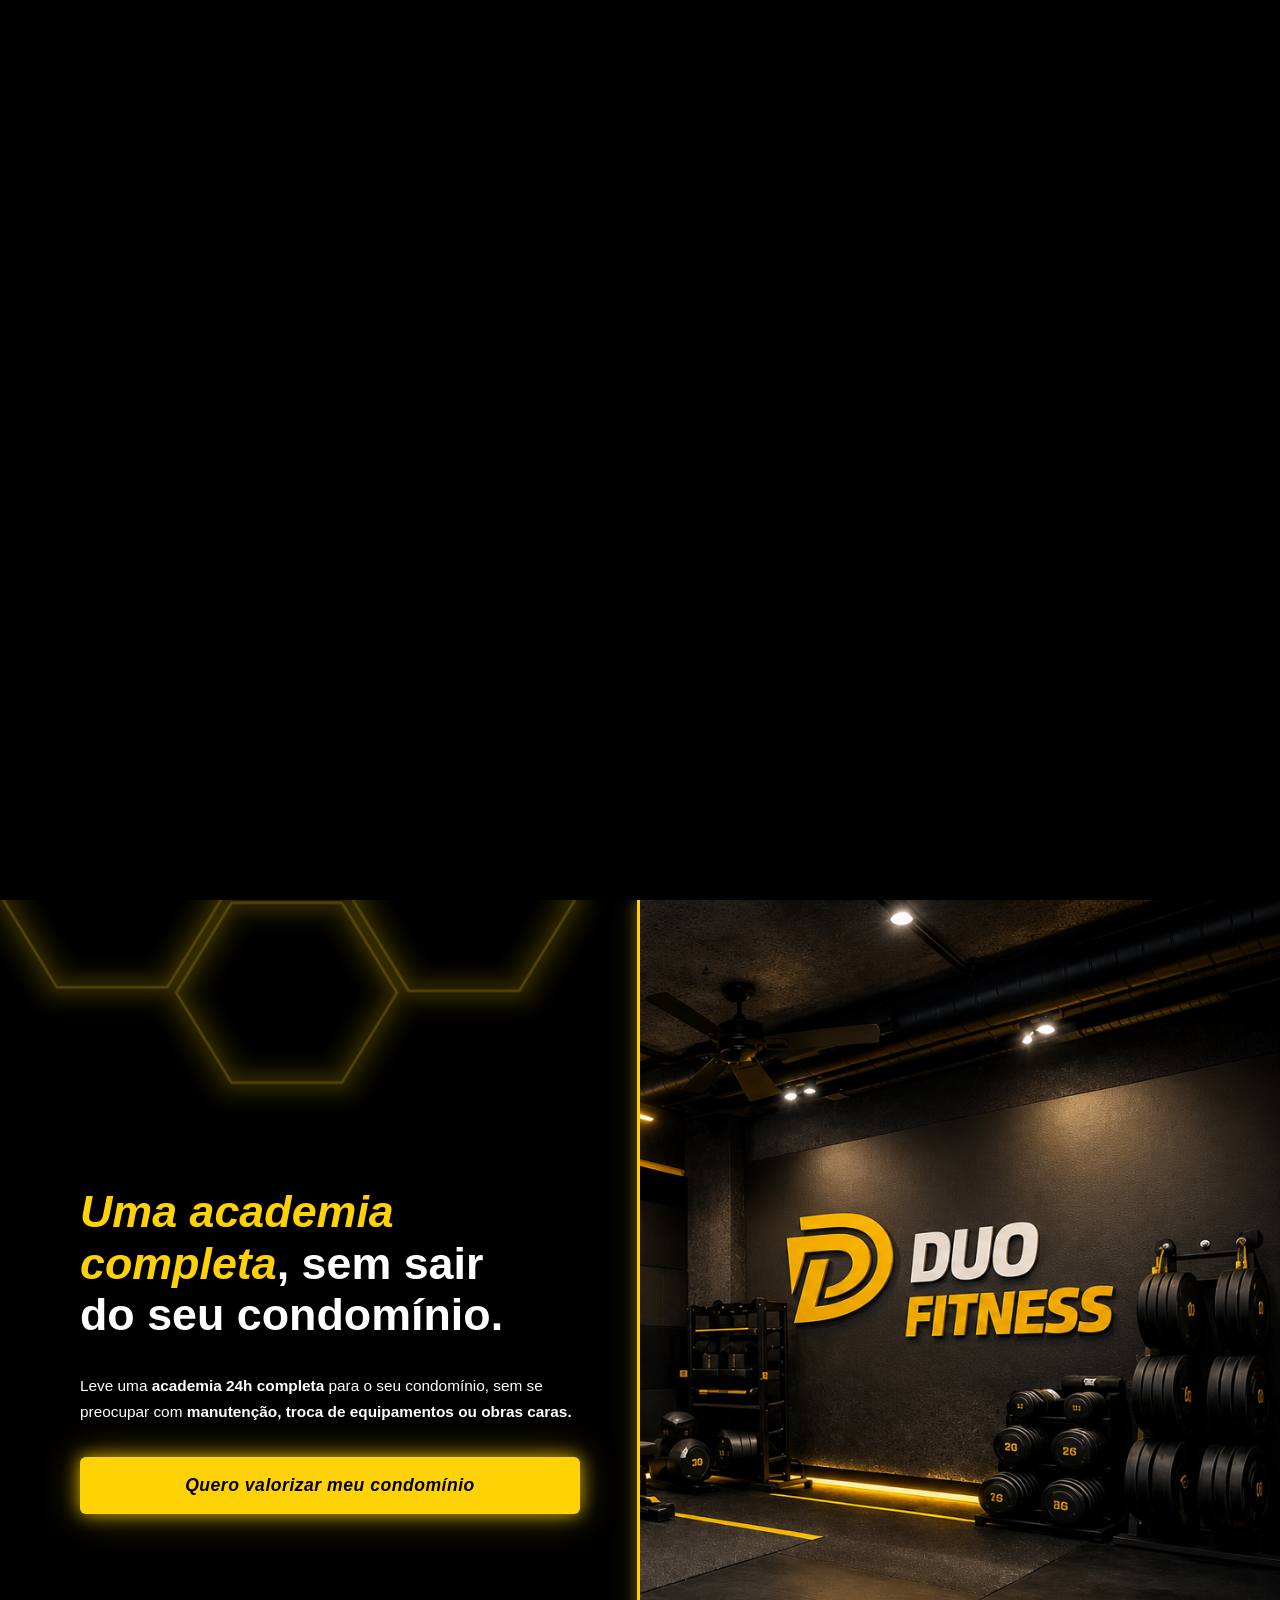
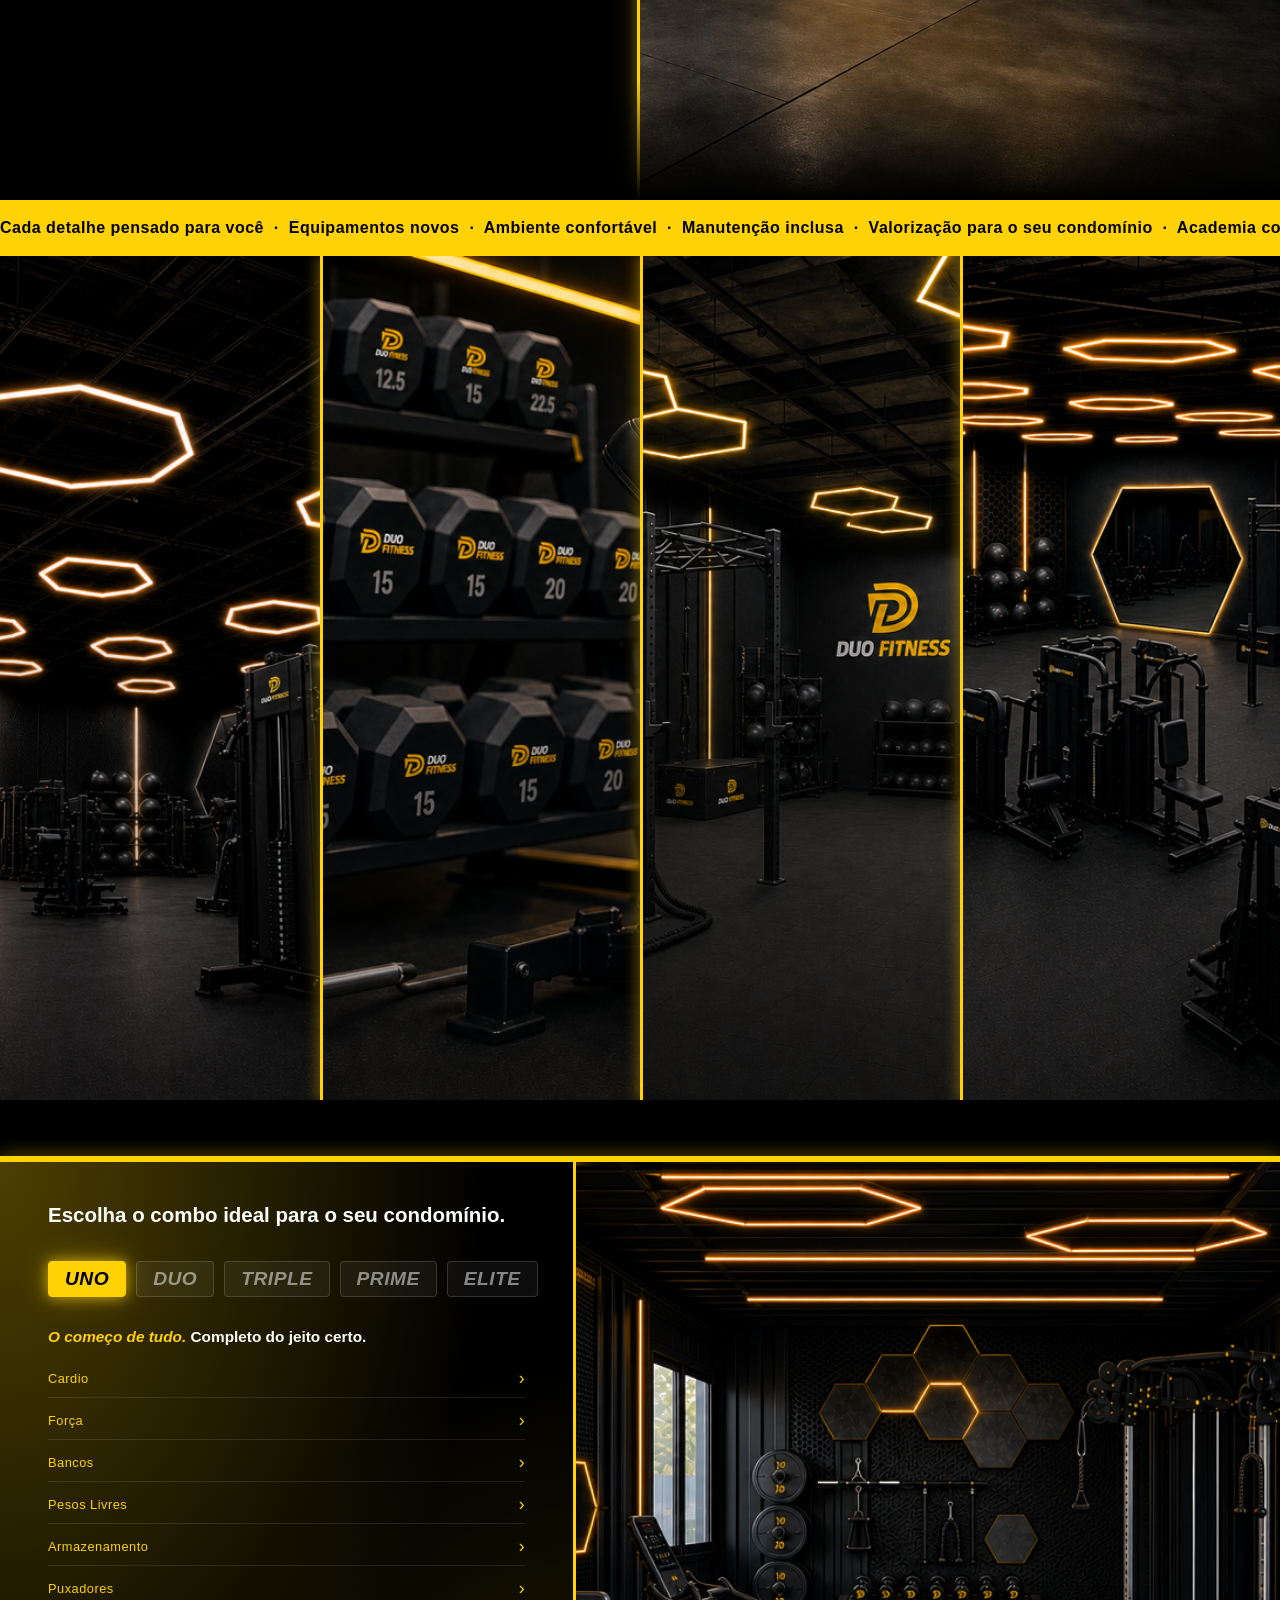
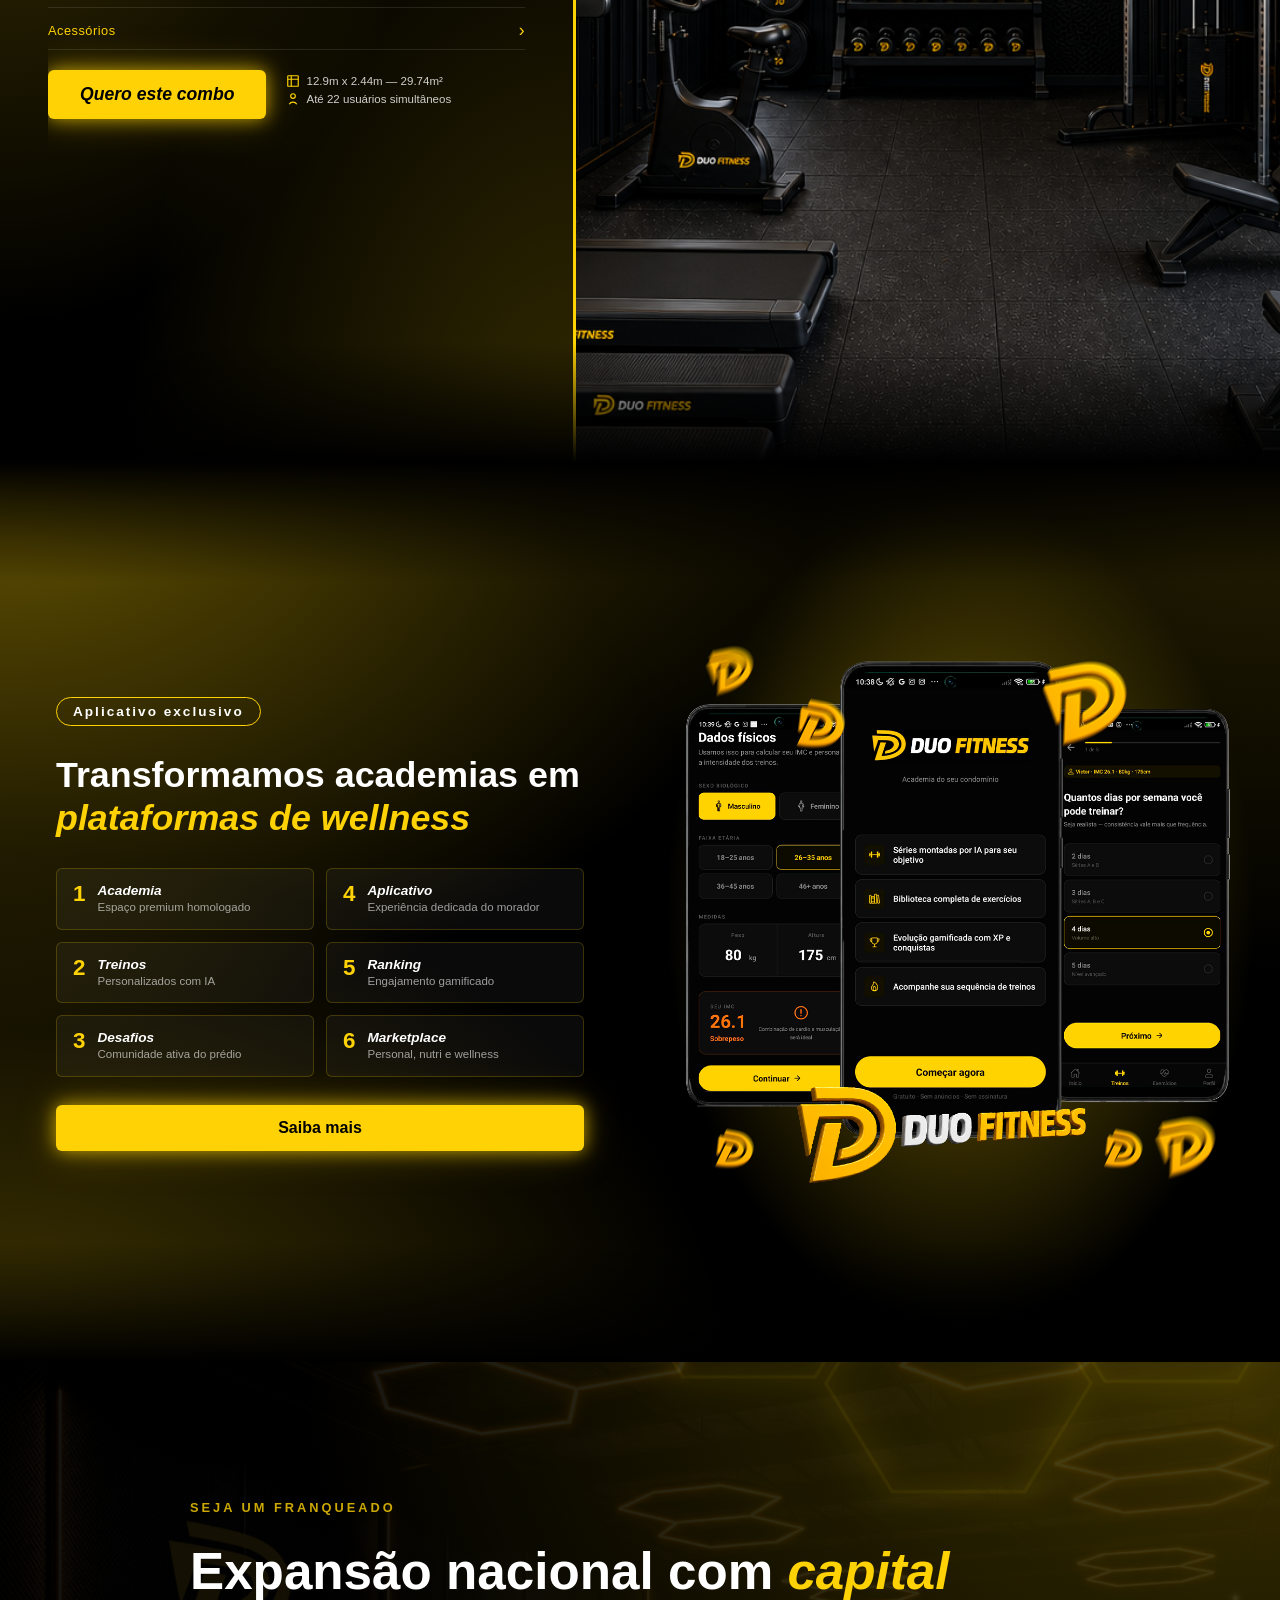
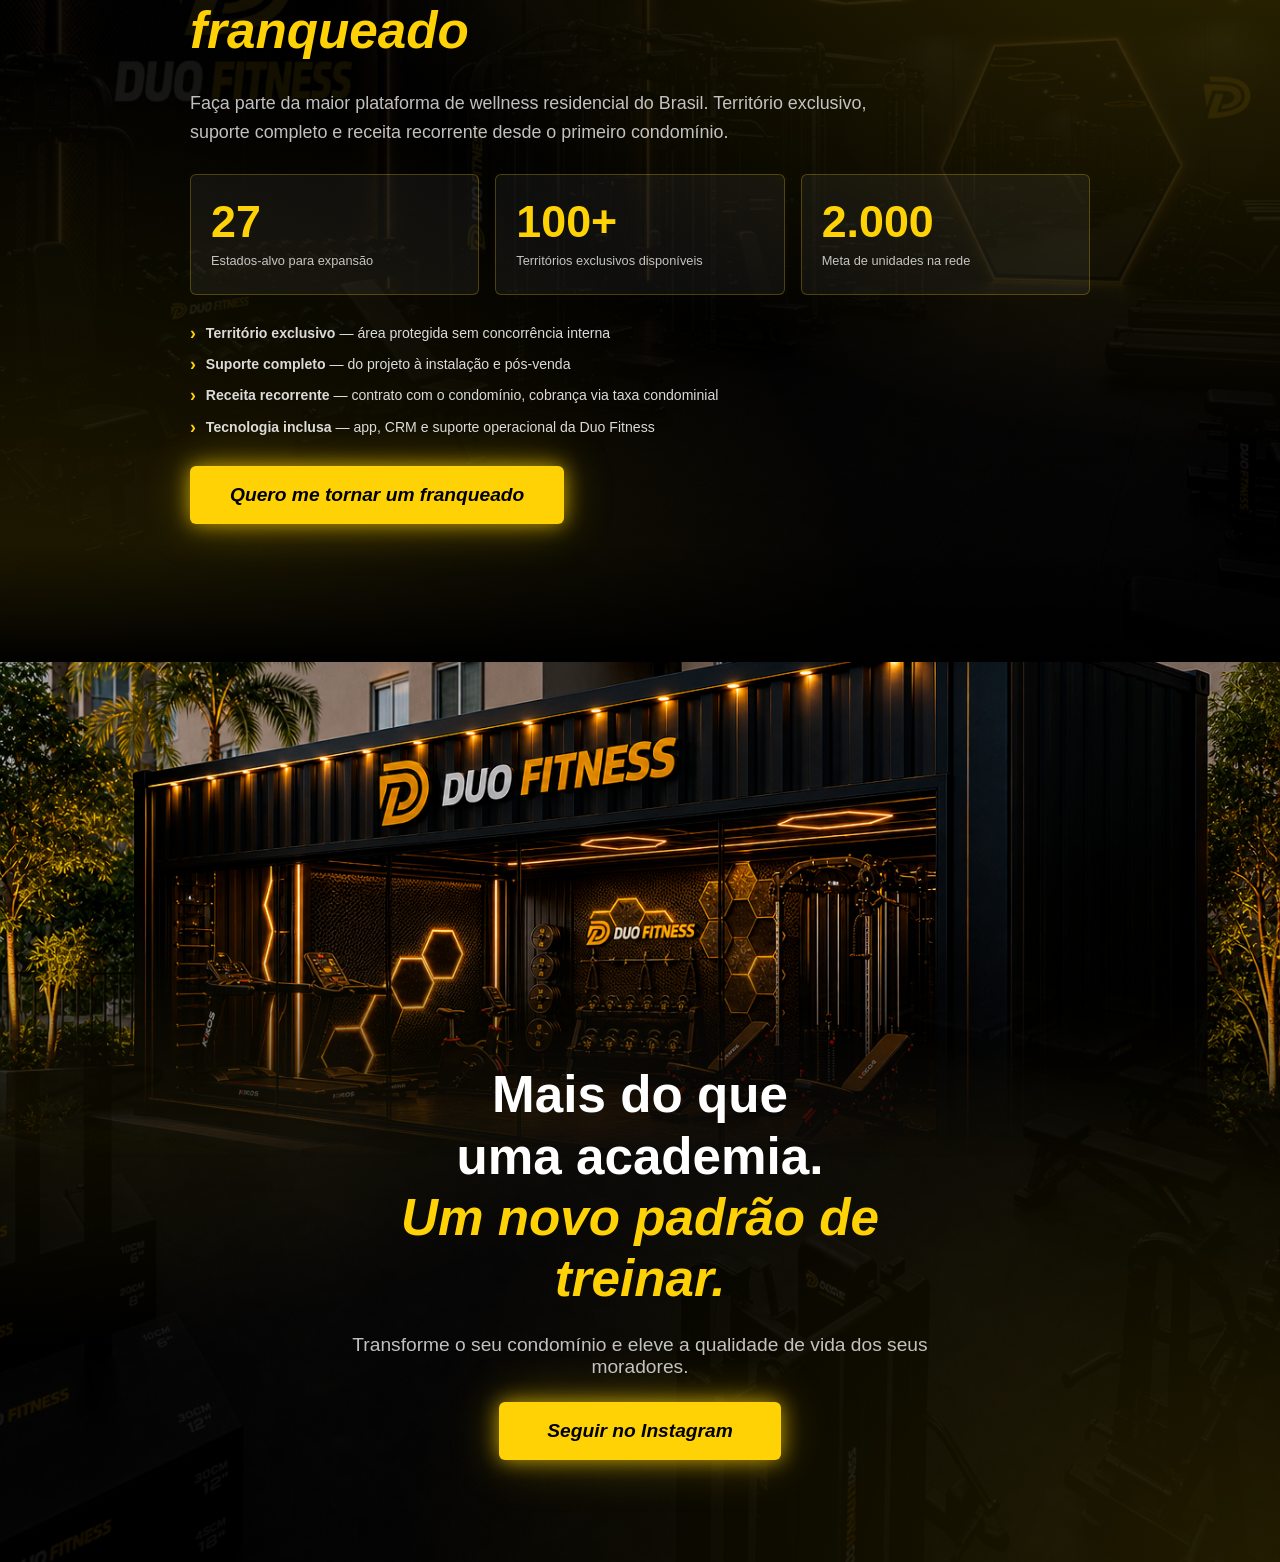
==== commit 9b422806: "Revert "Add files via upload" This reverts commit 1353ed2836b7f340c43b31bd67733e3804b2ebfa." ====
--- a/index.html
+++ b/index.html
@@ -1,180 +1,369 @@
 <!DOCTYPE html>
 <html lang="pt-BR">
 <head>
-  <meta charset="UTF-8">
-  <meta name="viewport" content="width=device-width, initial-scale=1">
-  <title>Política de Privacidade | Duo Fitness</title>
-  <meta name="description" content="Como o aplicativo Duo Fitness coleta, usa e protege seus dados pessoais, conforme a LGPD.">
-  <meta name="robots" content="index,follow">
-  <link rel="stylesheet" href="legal.css">
+  <meta charset="UTF-8" />
+  <meta name="viewport" content="width=device-width, initial-scale=1.0" />
+  <meta name="description" content="Duo Fitness — Academia compacta em container para condomínios residenciais." />
+  <link rel="icon" type="image/png" href="assets/logo/simbolo.png" />
+  <title>Duo Fitness | Academia 24h a poucos metros da sua casa</title>
+
+<!-- Adobe Fonts: Facto -->
+<link rel="stylesheet" href="https://use.typekit.net/mda3ytr.css" />
+
+  <link rel="stylesheet" href="style.css" />
+ <script>
+  window.addEventListener('DOMContentLoaded', function() {
+    const splash = document.getElementById('splash');
+    const video  = document.getElementById('splash-video');
+
+    // Bloqueia scroll durante o splash
+    document.body.style.overflow = 'hidden';
+
+    function esconderSplash() {
+      if (splash._escondendo) return;
+      splash._escondendo = true;
+      document.body.style.overflow = ''; // Libera scroll
+      splash.style.transition = 'opacity 0.8s ease';
+      splash.style.opacity = '0';
+      setTimeout(() => splash.remove(), 1000);
+    }
+
+    if (video.ended) {
+      esconderSplash();
+    } else {
+      video.addEventListener('ended', esconderSplash);
+      video.addEventListener('error', esconderSplash);
+      setTimeout(esconderSplash, 3000);
+    }
+  });
+</script>
 </head>
 <body>
 
-<header class="topo">
-  <div class="interno">
-    <img src="../assets/Logo sem fundo.png" alt="Duo Fitness">
-    <span class="marca">DUO FITNESS</span>
-  </div>
-</header>
-
-<main>
-  <h1>Política de Privacidade</h1>
-  <p class="meta">Aplicativo Duo Fitness · Última atualização: <span class="pendente">[PREENCHER: data de publicação]</span> · Versão 1.0</p>
-
-  <div class="resumo">
-    <strong>Resumo em linguagem simples</strong>
-    <ul>
-      <li>Você pode usar o app <strong>sem criar conta</strong>. Nesse caso, seus dados ficam só no seu celular.</li>
-      <li>Se criar conta, usamos seu e-mail e o login (e-mail e senha, Google ou Apple) para identificar você.</li>
-      <li>Dados de saúde (peso, água, treinos e, se você autorizar, dados do Apple Saúde ou Health Connect) <strong>ficam no seu aparelho</strong>.</li>
-      <li><strong>Não vendemos</strong> seus dados e <strong>não usamos</strong> dados de saúde para publicidade.</li>
-      <li>O app pede conta apenas a maiores de 18 anos. Menores usam apenas o modo local.</li>
-      <li>Você pode apagar seus dados e excluir sua conta dentro do app.</li>
-    </ul>
-  </div>
-
-  <nav class="indice" aria-label="Índice">
-    <strong>Índice</strong>
-    <ol>
-      <li><a href="#controlador">Quem somos</a></li>
-      <li><a href="#dados">Quais dados tratamos</a></li>
-      <li><a href="#saude">Dados de saúde e dispositivos</a></li>
-      <li><a href="#conta">Conta e login</a></li>
-      <li><a href="#compartilhamento">Com quem compartilhamos</a></li>
-      <li><a href="#exterior">Transferência internacional</a></li>
-      <li><a href="#retencao">Por quanto tempo guardamos</a></li>
-      <li><a href="#direitos">Seus direitos</a></li>
-      <li><a href="#seguranca">Segurança</a></li>
-      <li><a href="#criancas">Crianças e adolescentes</a></li>
-      <li><a href="#mudancas">Mudanças nesta política</a></li>
-      <li><a href="#contato">Contato</a></li>
-    </ol>
-  </nav>
-
-  <h2 id="controlador">1. Quem somos</h2>
-  <p>O aplicativo Duo Fitness ajuda moradores de condomínios com academias Duo Fitness a montar e acompanhar seus treinos. O controlador dos dados pessoais, nos termos da Lei Geral de Proteção de Dados (Lei 13.709/2018, a LGPD), é:</p>
-  <p>
-    <span class="pendente">[PREENCHER: razão social]</span><br>
-    CNPJ: <span class="pendente">[PREENCHER]</span><br>
-    Endereço: <span class="pendente">[PREENCHER]</span><br>
-    Encarregado pelo tratamento de dados (DPO): <span class="pendente">[PREENCHER: nome]</span><br>
-    Contato: <a href="mailto:contato@duofitnessoficial.com.br">contato@duofitnessoficial.com.br</a>
-  </p>
-
-  <h2 id="dados">2. Quais dados tratamos</h2>
-  <div class="tabela-wrap">
-    <table>
-      <thead>
-        <tr><th>Dado</th><th>Para quê</th><th>Base legal (LGPD)</th><th>Onde fica</th></tr>
-      </thead>
-      <tbody>
-        <tr>
-          <td>Perfil: idade, sexo, peso, altura, objetivos, limitações, combo da academia, dias e tempo de treino</td>
-          <td>Montar e ajustar suas séries de treino</td>
-          <td>Execução do serviço que você pediu (art. 7º, V) e consentimento para dados de saúde (art. 11, I)</td>
-          <td>No seu aparelho</td>
-        </tr>
-        <tr>
-          <td>Registros de saúde: peso, água, histórico de treinos, Duo Score</td>
-          <td>Mostrar sua evolução e dar sugestões de hábitos</td>
-          <td>Consentimento (art. 11, I)</td>
-          <td>No seu aparelho</td>
-        </tr>
-        <tr>
-          <td>Dados lidos do Apple Saúde ou Health Connect (opcional)</td>
-          <td>Exibir no app suas informações de atividade, sono e batimentos</td>
-          <td>Consentimento (art. 11, I), concedido por você nas telas do sistema</td>
-          <td>No seu aparelho</td>
-        </tr>
-        <tr>
-          <td>Conta: e-mail, nome (se informado), método de login, indicador de e-mail verificado</td>
-          <td>Criar e proteger sua conta; recuperar senha</td>
-          <td>Execução do serviço (art. 7º, V)</td>
-          <td>Firebase Authentication (Google)</td>
-        </tr>
-        <tr>
-          <td>Registros técnicos de segurança (por exemplo, tentativas de login e identificadores do aparelho usados contra abuso)</td>
-          <td>Prevenir fraude e acessos indevidos</td>
-          <td>Legítimo interesse (art. 7º, IX) e prevenção à fraude (art. 11, II, g)</td>
-          <td>Firebase / Google</td>
-        </tr>
-        <tr>
-          <td>Pedido de anúncio no marketplace: nome, empresa, e-mail, WhatsApp, descrição</td>
-          <td>Responder ao seu pedido</td>
-          <td>Procedimentos preliminares a contrato, a pedido seu (art. 7º, V)</td>
-          <td>Enviado por e-mail por você, pelo app de e-mail do seu aparelho. O app não guarda o formulário</td>
-        </tr>
-        <tr>
-          <td>Foto de perfil</td>
-          <td>Personalizar sua conta</td>
-          <td>Consentimento (art. 7º, I)</td>
-          <td><span class="pendente">[CONFIRMAR: o app coleta foto?]</span></td>
-        </tr>
-      </tbody>
-    </table>
-  </div>
-  <p class="suave">Não coletamos localização precisa, contatos, fotos da galeria nem usamos cookies de publicidade. Esta página não usa cookies nem rastreadores.</p>
-
-  <h2 id="saude">3. Dados de saúde e dispositivos (Apple Saúde, Health Connect, relógios e pulseiras)</h2>
-  <p>A conexão com o Apple Saúde (HealthKit) ou com o Health Connect do Android é <strong>opcional</strong> e só acontece se você autorizar, categoria por categoria, nas telas do próprio sistema. Sobre esses dados:</p>
-  <ul>
-    <li>O app <strong>apenas lê</strong> os dados que você autorizar. Ele não grava nem altera nada no Apple Saúde ou no Health Connect.</li>
-    <li>Os dados lidos <strong>permanecem no seu aparelho</strong>. Não os enviamos aos nossos servidores.</li>
-    <li><strong>Nunca</strong> usamos esses dados para publicidade, marketing, venda, corretagem de dados ou para formar perfis para terceiros, e não os compartilhamos com o marketplace.</li>
-    <li>Não fazemos diagnóstico. As informações e sugestões do app são educativas e não substituem orientação de médico ou profissional de educação física.</li>
-    <li>Você pode revogar o acesso a qualquer momento: no iPhone, em Ajustes › Saúde › Acesso a Dados e Dispositivos; no Android, nas configurações do Health Connect.</li>
-    <li>Se você não conectar nenhum dispositivo, o app continua funcionando com registros manuais.</li>
-  </ul>
-
-  <h2 id="conta">4. Conta e login</h2>
-  <ul>
-    <li><strong>E-mail e senha:</strong> guardamos seu e-mail; a senha é tratada pelo Firebase Authentication e não temos acesso a ela em texto legível.</li>
-    <li><strong>Entrar com Google ou Apple:</strong> recebemos apenas o que o provedor enviar (e-mail e nome). Com a Apple, você pode escolher ocultar seu e-mail; nesse caso recebemos um endereço de retransmissão.</li>
-    <li><strong>Sem conta:</strong> você pode usar o app sem se cadastrar. Os dados ficam apenas no seu aparelho e são apagados se você desinstalar o app ou usar "Resetar tudo".</li>
-    <li><strong>Modo Demo:</strong> usa dados fictícios de exemplo e não envia nada a ninguém.</li>
-    <li><strong>Excluir conta:</strong> você pode excluir sua conta no Perfil do app. Isso remove sua conta de autenticação.</li>
-  </ul>
-
-  <h2 id="compartilhamento">5. Com quem compartilhamos</h2>
-  <p>Não vendemos nem alugamos seus dados. Compartilhamos apenas o necessário com:</p>
-  <ul>
-    <li><strong>Google (Firebase Authentication):</strong> operador que processa o login e a conta.</li>
-    <li><strong>Apple e Google (login social):</strong> quando você escolhe entrar por eles, nos termos de cada empresa.</li>
-    <li><strong>WhatsApp / aplicativo de e-mail:</strong> quando você toca em um botão que abre essas conversas. A mensagem é enviada por você, a partir do seu aparelho.</li>
-    <li><strong>Autoridades:</strong> quando houver obrigação legal ou ordem judicial.</li>
-  </ul>
-
-  <h2 id="exterior">6. Transferência internacional</h2>
-  <p>O Firebase Authentication é operado pelo Google, que pode tratar dados em servidores fora do Brasil. Essa transferência ocorre com base no art. 33 da LGPD, em cláusulas contratuais e nas garantias oferecidas pelo provedor. <span class="pendente">[PREENCHER/CONFIRMAR: região do projeto Firebase e mecanismo de transferência adotado]</span></p>
-
-  <h2 id="retencao">7. Por quanto tempo guardamos</h2>
-  <ul>
-    <li><strong>Dados no aparelho:</strong> até você apagá-los, usar "Resetar tudo" ou desinstalar o app.</li>
-    <li><strong>Conta:</strong> enquanto ela existir. Ao excluir a conta, removemos os dados de autenticação <span class="pendente">[PREENCHER: prazo, ex.: em até 30 dias]</span>, salvo o que a lei exigir guardar.</li>
-    <li><strong>Registros de segurança:</strong> <span class="pendente">[PREENCHER: prazo]</span>.</li>
-    <li><strong>E-mails de pedido de anúncio:</strong> <span class="pendente">[PREENCHER: prazo]</span>.</li>
-  </ul>
-
-  <h2 id="direitos">8. Seus direitos</h2>
-  <p>Pela LGPD (art. 18), você pode pedir, a qualquer momento: confirmação de que tratamos seus dados; acesso; correção; anonimização, bloqueio ou eliminação de dados desnecessários; portabilidade; informação sobre compartilhamento; e a revogação do consentimento. Também pode se opor a tratamentos feitos sem consentimento.</p>
-  <p>Para exercer esses direitos, escreva para <a href="mailto:contato@duofitnessoficial.com.br">contato@duofitnessoficial.com.br</a>. Responderemos em até <span class="pendente">[PREENCHER: prazo, ex.: 15 dias]</span>. Se não ficar satisfeito, você pode reclamar à Autoridade Nacional de Proteção de Dados (ANPD): <a href="https://www.gov.br/anpd" rel="noopener">gov.br/anpd</a>.</p>
-
-  <h2 id="seguranca">9. Segurança</h2>
-  <p>Usamos conexão criptografada (HTTPS) nas comunicações com a nuvem, autenticação gerenciada pelo Firebase e controle de acesso restrito. Nenhum sistema é 100% seguro; em caso de incidente que possa causar risco relevante, avisaremos você e a ANPD, conforme a LGPD. Proteja seu aparelho com bloqueio de tela e não compartilhe sua senha.</p>
-
-  <h2 id="criancas">10. Crianças e adolescentes</h2>
-  <p>A criação de conta é permitida apenas a maiores de 18 anos. Menores de 18 podem usar o app no modo local, sem conta, apenas com registro de hábitos de treino. Para eles, o app não oferece conexão com dispositivos de saúde, não mostra metas de peso e não envia dados para a nuvem. Se você é responsável legal e acredita que um menor criou uma conta, fale conosco para que a removamos. <span class="pendente">[CONFIRMAR com assessoria jurídica]</span></p>
-
-  <h2 id="mudancas">11. Mudanças nesta política</h2>
-  <p>Podemos atualizar esta política. Quando a mudança for relevante, avisaremos no app ou por e-mail. A data no topo desta página mostra a versão em vigor.</p>
-
-  <h2 id="contato">12. Contato</h2>
-  <p>Dúvidas, pedidos e reclamações sobre privacidade: <a href="mailto:contato@duofitnessoficial.com.br">contato@duofitnessoficial.com.br</a>.</p>
-</main>
-
-<footer>
-  © Duo Fitness · <a href="https://duofitnessoficial.com.br/">duofitnessoficial.com.br</a>
-</footer>
-
+<!-- SPLASH SCREEN -->
+<section id="splash">
+  <video id="splash-video" src="assets/video/splash.mp4" autoplay muted playsinline></video>
+</section>
+
+<!-- HERO -->
+<section id="hero">
+  <div id="hero-imagem">
+    <img src="assets/images/Hero.png" alt="Academia Duo Fitness" />
+    <p id="hero-headline">O futuro do<br>seu condomínio<br><em>começa aqui.</em></p>
+  </div>
+  <div id="hero-texto">
+    <h1 id="hero-titulo">Comodidade, segurança e <em>Wellness</em> a poucos metros de casa.</h1>
+    <p id="hero-subtitulo" class="subtitulo">Treinar nunca foi tão fácil e conveniente.</p>
+    <div id="hero-scroll">
+      <span id="hero-scroll-texto">Role e Descubra</span>
+      <span id="hero-seta">&#8595;</span>
+    </div>
+  </div>
+</section>
+
+<!-- CONCEITO -->
+<section id="conceito">
+  <div id="conceito-texto">
+    <div id="conceito-hexagonos">
+  <img src="assets/images/hexagonal.png" alt="" />
+</div>
+    <h2><em>Uma academia<br>completa</em>, sem sair<br>do seu condomínio.</h2>
+    <p class="subtitulo">Leve uma <strong>academia 24h completa</strong> para o seu condomínio, sem se preocupar com <strong>manutenção, troca de equipamentos ou obras caras.</strong></p>
+    <a href="https://duofitnessoficial.com.br/landing.html" target="_blank" class="btn-conceito">Quero valorizar meu condomínio</a>
+  </div>
+  <div id="conceito-imagem">
+    <img src="assets/images/galeria-02.png" alt="Academia Duo Fitness" />
+    <div id="conceito-imagem-overlay"></div>
+    <div id="conceito-impacto">
+      <p><em>Pague menos</em> que<br>uma pizza por<br>apartamento</p>
+    </div>
+  </div>
+</section>
+
+<button id="conceito-fechar" aria-label="Fechar imagem">X</button>
+
+<!-- GALERIA WRAPPER -->
+<div id="galeria-wrapper">
+
+  <!-- GALERIA INTRO -->
+  <section id="galeria-intro">
+    <div id="galeria-intro-conteudo">
+      <div id="galeria-ticker">
+        <span>Cada detalhe pensado para você&nbsp;&nbsp;·&nbsp;&nbsp;Equipamentos novos&nbsp;&nbsp;·&nbsp;&nbsp;Ambiente confortável&nbsp;&nbsp;·&nbsp;&nbsp;Manutenção inclusa&nbsp;&nbsp;·&nbsp;&nbsp;Valorização para o seu condomínio&nbsp;&nbsp;·&nbsp;&nbsp;Academia completa 24h&nbsp;&nbsp;·&nbsp;&nbsp;Instalação sem obras&nbsp;&nbsp;·&nbsp;&nbsp;</span>
+        <span aria-hidden="true">Controle de acesso automático&nbsp;&nbsp;·&nbsp;&nbsp;Equipamentos novos&nbsp;&nbsp;·&nbsp;&nbsp;Ambiente profissional&nbsp;&nbsp;·&nbsp;&nbsp;Manutenção inclusa&nbsp;&nbsp;·&nbsp;&nbsp;Valorização para o seu condomínio&nbsp;&nbsp;·&nbsp;&nbsp;Aplicativo exclusivo&nbsp;&nbsp;·&nbsp;&nbsp;Instalação sem obras&nbsp;&nbsp;·&nbsp;&nbsp;</span>
+      </div>
+    </div>
+  </section>
+
+  <!-- GALERIA FOTOS -->
+  <section id="galeria">
+    <div class="galeria-item" data-index="0">
+      <img src="assets/images/galeria-01.png" alt="Duo Fitness" />
+      <div class="galeria-overlay"></div>
+    </div>
+    <div class="galeria-item" data-index="1">
+      <img src="assets/images/galeria-04.png" alt="Duo Fitness" />
+      <div class="galeria-overlay"></div>
+    </div>
+    <div class="galeria-item" data-index="2">
+      <img src="assets/images/galeria-05.png" alt="Duo Fitness" />
+      <div class="galeria-overlay"></div>
+    </div>
+    <div class="galeria-item" data-index="3">
+      <img src="assets/images/galeria-06.png" alt="Duo Fitness" />
+      <div class="galeria-overlay"></div>
+    </div>
+  </section>
+
+  <div id="galeria-dots">
+    <span class="galeria-dot ativo"></span>
+    <span class="galeria-dot"></span>
+    <span class="galeria-dot"></span>
+    <span class="galeria-dot"></span>
+  </div>
+
+</div>
+<button id="galeria-fechar" aria-label="Fechar imagem">X</button>
+
+<!-- FAIXA SEPARADORA -->
+<div id="faixa-separadora"></div>
+
+<!-- COMBOS -->
+<section id="combos">
+  <div id="combos-esquerdo">
+    <div id="combos-header">
+      <p id="combos-titulo-fixo">Escolha o combo ideal para o seu condomínio.</p>
+    </div>
+
+    <div id="combos-nav">
+      <button class="combo-nav-item ativo" data-combo="uno">UNO</button>
+      <button class="combo-nav-item" data-combo="duo">DUO</button>
+      <button class="combo-nav-item" data-combo="triple">TRIPLE</button>
+      <button class="combo-nav-item" data-combo="prime">PRIME</button>
+      <button class="combo-nav-item" data-combo="elite">ELITE</button>
+    </div>
+
+    <div id="combos-conteudo">
+      <div id="combo-ativo-info">
+        <span class="combo-tag">COMBO</span>
+        <h2 id="combo-ativo-nome"><em>UNO</em></h2>
+        <p id="combo-ativo-frase"><em>O começo de tudo.</em> Completo do jeito certo.</p>
+        <ul id="combo-ativo-equip" class="combo-equip">
+          <li class="accordion-item">
+            <button class="accordion-header" onclick="toggleAccordion(this)">
+              <span>Cardio</span>
+              <span class="accordion-icon">›</span>
+            </button>
+            <ul class="accordion-body">
+              <li>Esteira ×1</li>
+              <li>Bike ×1</li>
+            </ul>
+          </li>
+          <li class="accordion-item">
+            <button class="accordion-header" onclick="toggleAccordion(this)">
+              <span>Força</span>
+              <span class="accordion-icon">›</span>
+            </button>
+            <ul class="accordion-body">
+              <li>Estação Multifuncional ×1</li>
+            </ul>
+          </li>
+          <li class="accordion-item">
+            <button class="accordion-header" onclick="toggleAccordion(this)">
+              <span>Bancos</span>
+              <span class="accordion-icon">›</span>
+            </button>
+            <ul class="accordion-body">
+              <li>Banco Multi Posições ×2</li>
+            </ul>
+          </li>
+          <li class="accordion-item">
+            <button class="accordion-header" onclick="toggleAccordion(this)">
+              <span>Pesos Livres</span>
+              <span class="accordion-icon">›</span>
+            </button>
+            <ul class="accordion-body">
+              <li>Anilha 10kg ×10</li>
+              <li>Barra W ×1</li>
+              <li>Halter 10kg ×11</li>
+            </ul>
+          </li>
+          <li class="accordion-item">
+            <button class="accordion-header" onclick="toggleAccordion(this)">
+              <span>Armazenamento</span>
+              <span class="accordion-icon">›</span>
+            </button>
+            <ul class="accordion-body">
+              <li>Suporte para Barras ×1</li>
+              <li>Suporte para Halteres ×1</li>
+            </ul>
+          </li>
+          <li class="accordion-item">
+            <button class="accordion-header" onclick="toggleAccordion(this)">
+              <span>Puxadores</span>
+              <span class="accordion-icon">›</span>
+            </button>
+            <ul class="accordion-body">
+              <li>Puxador Reto ×1</li>
+              <li>Corda ×1</li>
+              <li>Romano ×1</li>
+              <li>Tornozelo ×1</li>
+              <li>Triângulo ×1</li>
+            </ul>
+          </li>
+          <li class="accordion-item">
+            <button class="accordion-header" onclick="toggleAccordion(this)">
+              <span>Acessórios</span>
+              <span class="accordion-icon">›</span>
+            </button>
+            <ul class="accordion-body">
+              <li>Step Light ×2</li>
+              <li>Colchonete ×2</li>
+            </ul>
+          </li>
+        </ul>
+        <div id="combo-rodape">
+          <a href="https://duofitnessoficial.com.br/landing.html" target="_blank" id="combo-ativo-btn" class="btn-combo">Quero este combo</a>
+          <div id="combo-planta-card">
+            <div class="combo-planta-item">
+              <svg width="14" height="14" viewBox="0 0 24 24" fill="none" stroke="currentColor" stroke-width="2">
+                <rect x="3" y="3" width="18" height="18" rx="1"/>
+                <path d="M3 9h18M9 3v18"/>
+              </svg>
+              <span id="combo-planta-medidas">12.9m x 2.44m — 29.74m²</span>
+            </div>
+            <div class="combo-planta-item">
+              <svg width="14" height="14" viewBox="0 0 24 24" fill="none" stroke="currentColor" stroke-width="2">
+                <circle cx="12" cy="7" r="4"/>
+                <path d="M5.5 21a7.5 7.5 0 0 1 13 0"/>
+              </svg>
+              <span id="combo-planta-usuarios">Até 22 usuários simultâneos</span>
+            </div>
+          </div>
+        </div>
+      </div>
+    </div>
+  </div>
+
+  <div id="combos-direito">
+    <div id="combo-ativo-imagem">
+      <img id="combo-img-atual" src="assets/images/desktop_uno.png" alt="Combo UNO" />
+      <img id="combo-img-prox" src="" alt="" />
+    </div>
+  </div>
+</section>
+
+ <!-- SEÇÃO APP -->
+<section id="app">
+  <div id="app-esquerdo">
+    <span id="app-tag">Aplicativo exclusivo</span>
+    <h2>Transformamos academias em <em>plataformas de wellness</em></h2>
+    <div id="app-grid">
+      <div class="app-feature">
+        <span class="app-num">1</span>
+        <div>
+          <strong>Academia</strong>
+          <p>Espaço premium homologado</p>
+        </div>
+      </div>
+      <div class="app-feature">
+        <span class="app-num">4</span>
+        <div>
+          <strong>Aplicativo</strong>
+          <p>Experiência dedicada do morador</p>
+        </div>
+      </div>
+      <div class="app-feature">
+        <span class="app-num">2</span>
+        <div>
+          <strong>Treinos</strong>
+          <p>Personalizados com IA</p>
+        </div>
+      </div>
+      <div class="app-feature">
+        <span class="app-num">5</span>
+        <div>
+          <strong>Ranking</strong>
+          <p>Engajamento gamificado</p>
+        </div>
+      </div>
+      <div class="app-feature">
+        <span class="app-num">3</span>
+        <div>
+          <strong>Desafios</strong>
+          <p>Comunidade ativa do prédio</p>
+        </div>
+      </div>
+      <div class="app-feature">
+        <span class="app-num">6</span>
+        <div>
+          <strong>Marketplace</strong>
+          <p>Personal, nutri e wellness</p>
+        </div>
+      </div>
+    </div>
+    <a href="https://duofitnessoficial.com.br/landing.html" target="_blank" class="btn-app">Saiba mais</a>
+  </div>
+  <div id="app-direito">
+    <img src="assets/images/app-duo-fitness.png" alt="App Duo Fitness" />
+  </div>
+</section>
+
+<!-- SEÇÃO FRANQUEADOS -->
+<section id="franqueados">
+  <div id="franqueados-bg"></div>
+  <div id="franqueados-conteudo">
+    <span id="franqueados-tag">Seja um franqueado</span>
+    <h2>Expansão nacional com <em>capital franqueado</em></h2>
+    <p id="franqueados-subtitulo">Faça parte da maior plataforma de wellness residencial do Brasil. Território exclusivo, suporte completo e receita recorrente desde o primeiro condomínio.</p>
+    <div id="franqueados-grid">
+      <div class="franqueado-card">
+        <span class="franqueado-num">27</span>
+        <p>Estados-alvo para expansão</p>
+      </div>
+      <div class="franqueado-card">
+        <span class="franqueado-num">100+</span>
+        <p>Territórios exclusivos disponíveis</p>
+      </div>
+      <div class="franqueado-card">
+        <span class="franqueado-num">2.000</span>
+        <p>Meta de unidades na rede</p>
+      </div>
+    </div>
+    <div id="franqueados-beneficios">
+      <div class="franqueado-beneficio">
+        <span>›</span>
+        <p><strong>Território exclusivo</strong> — área protegida sem concorrência interna</p>
+      </div>
+      <div class="franqueado-beneficio">
+        <span>›</span>
+        <p><strong>Suporte completo</strong> — do projeto à instalação e pós-venda</p>
+      </div>
+      <div class="franqueado-beneficio">
+        <span>›</span>
+        <p><strong>Receita recorrente</strong> — contrato com o condomínio, cobrança via taxa condominial</p>
+      </div>
+      <div class="franqueado-beneficio">
+        <span>›</span>
+        <p><strong>Tecnologia inclusa</strong> — app, CRM e suporte operacional da Duo Fitness</p>
+      </div>
+    </div>
+    <a href="https://duofitnessoficial.com.br/landing.html" target="_blank" id="franqueados-btn">Quero me tornar um franqueado</a>
+  </div>
+</section>
+<!-- CTA FINAL -->
+<section id="cta">
+  <div id="cta-bg"></div>
+  <div id="cta-imagem">
+    <img src="assets/images/cta.png" alt="Duo Fitness" />
+  </div>
+  <div id="cta-conteudo">
+    <h2>Mais do que<br>uma academia.<br><em>Um novo padrão de treinar.</em></h2>
+    <p class="subtitulo">Transforme o seu condomínio e eleve a qualidade de vida dos seus moradores.</p>
+    <a href="https://www.instagram.com/duofitness.ofc/" target="_blank" class="btn-cta">Seguir no Instagram</a>
+  </div>
+</section>
+
+<script src="script.js"></script>
 </body>
-</html>
+</html>
--- a/style.css
+++ b/style.css
@@ -0,0 +1,1951 @@
+/* =============================================
+   VARIÁVEIS GLOBAIS
+   ============================================= */
+:root {
+  --amarelo: #fed205;
+  --preto: #000000;
+  --branco: #ffffff;
+}
+
+/* =============================================
+   RESET BÁSICO
+   ============================================= */
+*, *::before, *::after {
+  box-sizing: border-box;
+  margin: 0;
+  padding: 0;
+}
+
+html {
+  scroll-behavior: smooth;
+  font-size: 16px;
+}
+
+body {
+  font-family: 'facto', sans-serif;
+  font-weight: 400;
+  background-color: var(--preto);
+  color: var(--branco);
+  overflow-x: hidden;
+}
+
+img {
+  display: block;
+  max-width: 100%;
+}
+
+a {
+  text-decoration: none;
+  color: inherit;
+}
+
+/* =============================================
+   TIPOGRAFIA GLOBAL
+   ============================================= */
+
+/* Títulos: Facto Bold — palavras em destaque via <em> */
+h1, h2, h3 {
+  font-family: 'facto', sans-serif;
+  font-weight: 700;
+  font-style: normal;
+}
+
+h1 em, h2 em, h3 em {
+  font-style: italic;
+  font-weight: 700;
+  color: var(--amarelo);
+}
+
+/* Subtítulos */
+.subtitulo {
+  font-family: 'facto', sans-serif;
+  font-weight: 500;
+  font-style: normal;
+}
+
+/* Textos gerais */
+p, li, span {
+  font-family: 'facto', sans-serif;
+  font-weight: 400;
+}
+
+/* =============================================
+   BOTÕES
+   ============================================= */
+.btn {
+  display: inline-block;
+  font-family: 'facto', sans-serif;
+  font-weight: 700;
+  font-size: 1rem;
+  padding: 14px 36px;
+  border: none;
+  border-radius: 4px;
+  cursor: pointer;
+  text-transform: uppercase;
+  letter-spacing: 1px;
+  transition: box-shadow 0.3s ease, transform 0.2s ease;
+}
+
+.btn-amarelo {
+  background-color: var(--amarelo);
+  color: var(--preto);
+  box-shadow: 0 0 0 rgba(254, 210, 5, 0);
+}
+
+.btn-amarelo:hover {
+  box-shadow: 0 0 18px rgba(254, 210, 5, 0.7), 0 0 40px rgba(254, 210, 5, 0.3);
+  transform: translateY(-2px);
+}
+
+.btn-preto {
+  background-color: var(--preto);
+  color: var(--amarelo);
+  border: 2px solid var(--amarelo);
+}
+
+.btn-preto:hover {
+  box-shadow: 0 0 18px rgba(254, 210, 5, 0.7), 0 0 40px rgba(254, 210, 5, 0.3);
+  transform: translateY(-2px);
+}
+
+
+
+/* =============================================
+   SPLASH SCREEN
+   ============================================= */
+#splash {
+  position: fixed;
+  inset: 0;
+  width: 100vw;
+  height: 100vh;
+  background-color: var(--preto);
+  z-index: 9999;
+  display: flex;
+  align-items: center;
+  justify-content: center;
+  transition: opacity 0.8s ease;
+}
+
+#splash video {
+  width: 100%;
+  height: 100%;
+  object-fit: cover;
+}
+
+#splash.splash-hidden {
+  opacity: 0;
+  pointer-events: none;
+}
+
+/* =============================================
+   HERO
+   ============================================= */
+#hero {
+  position: sticky;
+  top: 0;
+  width: 100%;
+  height: 100vh;
+  display: flex;
+  flex-direction: column;
+  overflow: hidden;
+  z-index: 1;
+}
+
+#hero-imagem {
+  flex: 1;
+  overflow: hidden;
+  min-height: 0;
+}
+
+#hero-imagem img {
+  width: 100%;
+  height: 100%;
+  object-fit: cover;
+  object-position: center;
+  transform-origin: center center;
+  transition: transform 0.1s linear;
+}
+
+#hero-texto {
+  background-color: var(--preto);
+  text-align: center;
+  padding: 28px 24px;
+  display: flex;
+  flex-direction: column;
+  align-items: center;
+  gap: 12px;
+  flex-shrink: 0;
+}
+
+#hero-titulo {
+  font-weight: 700;
+  font-size: clamp(1.2rem, 3vw, 2.2rem);
+  color: var(--branco);
+  line-height: 1.2;
+  max-width: 800px;
+}
+
+#hero-subtitulo {
+  font-size: clamp(0.9rem, 1.5vw, 1.1rem);
+  color: var(--amarelo);
+  max-width: 600px;
+}
+
+#hero-scroll {
+  display: flex;
+  flex-direction: column;
+  align-items: center;
+  gap: 4px;
+  margin-top: 8px;
+  animation: pulsar 1.8s ease-in-out infinite;
+}
+
+#hero-scroll-texto {
+  font-weight: 500;
+  font-size: 0.85rem;
+  color: var(--branco);
+  letter-spacing: 1px;
+  text-transform: uppercase;
+}
+
+#hero-seta {
+  font-size: 1.2rem;
+  color: var(--amarelo);
+}
+
+@keyframes pulsar {
+  0%, 100% { opacity: 1;   transform: translateY(0);  }
+  50%       { opacity: 0.4; transform: translateY(6px); }
+}
+
+
+/* =============================================
+   CONCEITO
+   ============================================= */
+#conceito {
+  position: relative;
+  z-index: 2;
+  display: grid;
+  grid-template-columns: 1fr 1fr;
+  height: 100vh;
+  min-height: 100vh;
+  overflow: hidden;
+  transition: grid-template-columns 0.5s cubic-bezier(0.77,0,0.18,1);
+}
+
+#conceito.imagem-expandida {
+  grid-template-columns: 0fr 1fr;
+  transition: grid-template-columns 0.45s cubic-bezier(0.22,1,0.36,1);
+}
+#conceito-texto {
+  position: relative;
+  background-color: var(--preto);
+  display: flex;
+  flex-direction: column;
+  justify-content: center;
+  gap: 32px;
+  padding: 80px 60px 80px 80px;
+  overflow: hidden;
+  min-width: 0;
+  transition: padding 0.45s cubic-bezier(0.77,0,0.18,1);
+}
+
+#conceito.imagem-expandida #conceito-texto {
+  pointer-events: none;
+  padding-left: 0;
+  padding-right: 0;
+  transition: padding 0.45s cubic-bezier(0.77,0,0.18,1);
+}
+
+
+
+/* Linha vertical amarela divisória */
+#conceito-texto::after {
+  content: '';
+  position: absolute;
+  right: 0;
+  top: 0;
+  height: 100%;
+  width: 3px;
+  background: var(--amarelo);
+  box-shadow: 0 0 12px rgba(254,210,5,0.9), 0 0 28px rgba(254,210,5,0.5);
+}
+
+#conceito.imagem-expandida #conceito-texto::after {
+  opacity: 0;
+}
+
+#conceito-texto h2 {
+  font-size: clamp(2.2rem, 3.5vw, 3.6rem);
+  line-height: 1.15;
+  color: var(--branco);
+  position: relative;
+  z-index: 1;
+}
+
+#conceito-texto h2 em {
+  font-style: italic;
+  font-weight: 700;
+  color: var(--amarelo);
+  -webkit-text-stroke: 0;
+}
+
+#conceito-texto .subtitulo {
+  font-size: clamp(0.9rem, 1.2vw, 1.05rem);
+  line-height: 1.7;
+  color: var(--branco);
+  position: relative;
+  z-index: 1;
+}
+
+#conceito-texto .subtitulo strong {
+  font-weight: 700;
+  color: var(--branco);
+}
+
+#conceito-hexagonos {
+  position: absolute;
+  inset: 0;
+  pointer-events: none;
+  overflow: hidden;
+  display: flex;
+  flex-direction: column;
+  justify-content: space-between;
+  z-index: 0;
+}
+
+#conceito-hexagonos img {
+  width: 110%;
+  margin-left: -5%;
+  opacity: 0.5;
+  mix-blend-mode: normal;
+}
+
+/* Botão */
+.btn-conceito {
+  display: inline-block;
+  font-family: 'facto', sans-serif;
+  font-weight: 700;
+  font-size: 1.1rem;
+  padding: 18px 28px;
+  background-color: var(--amarelo);
+  color: var(--preto);
+  border: none;
+  border-radius: 6px;
+  cursor: pointer;
+  letter-spacing: 0.5px;
+  align-self: flex-start;
+  position: relative;
+  z-index: 1;
+  transition: box-shadow 0.3s ease, transform 0.2s ease;
+  font-style: italic;
+  box-shadow: 0 0 18px rgba(254,210,5,0.8), 0 0 40px rgba(254,210,5,0.3);
+  width: 100%;
+  text-align: center;
+  
+}
+
+.btn-conceito:hover {
+  box-shadow: 0 0 28px rgba(254,210,5,1), 0 0 60px rgba(254,210,5,0.5);
+ transform: translateY(-2px);
+}
+
+
+/* Lado direito — imagem */
+#conceito-imagem {
+  overflow: hidden;
+  cursor: pointer;
+  position: relative;
+  min-width: 0;
+}
+
+#conceito-imagem img {
+  width: 100%;
+  height: 100%;
+  object-fit: cover;
+  object-position: right center;
+  transition: transform 0.6s ease;
+}
+
+#conceito-imagem:hover img {
+  transform: scale(1.02);
+}
+
+#conceito.imagem-expandida #conceito-imagem {
+  cursor: default;
+}
+
+/* Frase de impacto */
+#conceito-impacto {
+  position: absolute;
+  top: 0;
+  left: 0;
+  width: 55%;
+  height: 100%;
+  display: flex;
+  align-items: center;
+  padding: 60px 48px;
+  background: linear-gradient(to right, rgba(0,0,0,0.85) 60%, transparent 100%);
+  opacity: 0;
+  pointer-events: none;
+  transition: opacity 0.1s ease;
+}
+#conceito-impacto p {
+  font-size: clamp(2rem, 4vw, 3.5rem);
+  font-weight: 700;
+  color: var(--branco);
+  line-height: 1.2;
+}
+
+#conceito-impacto p em {
+  font-style: italic;
+  color: var(--amarelo);
+}
+
+#conceito.imagem-expandida #conceito-impacto {
+  opacity: 1;
+  transition: opacity 0.5s ease 0.3s;
+}
+
+/* Botão fechar */
+#conceito-fechar {
+  display: none;
+  position: fixed;
+  bottom: 40px;
+  left: 50%;
+  transform: translateX(-50%);
+  z-index: 9999;
+  width: 56px;
+  height: 56px;
+  border-radius: 50%;
+  background-color: var(--branco);
+  color: var(--preto);
+  font-size: 1.1rem;
+  font-weight: 700;
+  border: none;
+  cursor: pointer;
+  box-shadow: 0 4px 20px rgba(0,0,0,0.4);
+  align-items: center;
+  justify-content: center;
+  transition: transform 0.2s ease;
+  font-family: 'facto', sans-serif;
+}
+
+#conceito-fechar:hover {
+  transform: translateX(-50%) scale(1.1);
+}
+
+#conceito-fechar.visivel {
+  display: flex;
+}
+/* =============================================
+   ANIMAÇÕES DE SCROLL — REVEAL
+   ============================================= */
+.reveal {
+  opacity: 0;
+  transform: translateY(40px);
+  transition: opacity 0.8s ease, transform 0.8s ease;
+}
+
+.reveal.reveal-visible {
+  opacity: 1;
+  transform: translateY(0);
+}
+
+/* Conteúdo interno do lado esquerdo */
+#conceito-texto h2,
+#conceito-texto .subtitulo,
+#conceito-texto .btn-conceito {
+  transition: opacity 0.3s ease;
+}
+
+/* =============================================
+   GALERIA WRAPPER
+   ============================================= */
+#galeria-wrapper {
+  position: relative;
+  height: calc(100vh + 56px);
+}
+/* =============================================
+   GALERIA INTRO
+   ============================================= */
+#galeria-intro {
+  position: sticky;
+  top: 0;
+  z-index: 2;
+  width: 100%;
+  height: 56px;
+  min-height: unset;
+  display: flex;
+  align-items: center;
+  overflow: hidden;
+  background-color: var(--amarelo);
+}
+
+#galeria-intro::before {
+  display: none;
+}
+
+#galeria-intro-conteudo {
+  width: 100%;
+  overflow: hidden;
+  padding: 0;
+  max-width: unset;
+}
+
+#galeria-ticker {
+  display: flex;
+  width: max-content;
+  animation: ticker 20s linear infinite;
+}
+
+#galeria-ticker span {
+  white-space: nowrap;
+  font-family: 'facto', sans-serif;
+  font-weight: 700;
+  font-size: 1rem;
+  color: var(--preto);
+  letter-spacing: 0.5px;
+}
+
+@keyframes ticker {
+  0%   { transform: translateX(0); }
+  100% { transform: translateX(-50%); }
+}
+
+/* =============================================
+   GALERIA FOTOS
+   ============================================= */
+#galeria {
+  position: sticky;
+  top: 56px;
+  z-index: 3;
+  display: grid;
+  grid-template-columns: 1fr 1fr 1fr 1fr;
+  height: calc(100vh - 56px);
+  overflow: hidden;
+  transition: grid-template-columns 0.5s cubic-bezier(0.77,0,0.18,1);
+}
+
+.galeria-item {
+  position: relative;
+  overflow: hidden;
+  cursor: pointer;
+  min-width: 0;
+}
+
+.galeria-item img {
+  width: 100%;
+  height: 100%;
+  object-fit: cover;
+  object-position: center;
+  transform-origin: center center;
+  transition: transform 0.6s ease;
+}
+
+.galeria-item:hover img {
+  transform: scale(1.04);
+}
+
+.galeria-overlay {
+  position: absolute;
+  inset: 0;
+  background: linear-gradient(to top, rgba(0,0,0,0.5) 0%, transparent 60%);
+  transition: opacity 0.3s ease;
+}
+
+.galeria-item:hover .galeria-overlay {
+  opacity: 0.5;
+}
+
+/* Separadores verticais */
+.galeria-item + .galeria-item {
+  border-left: 3px solid var(--amarelo);
+  box-shadow: -4px 0 12px rgba(254,210,5,0.3);
+}
+
+/* Estados expandidos */
+#galeria.expandida-0 { grid-template-columns: 3fr 1fr 1fr 1fr; }
+#galeria.expandida-1 { grid-template-columns: 1fr 3fr 1fr 1fr; }
+#galeria.expandida-2 { grid-template-columns: 1fr 1fr 3fr 1fr; }
+#galeria.expandida-3 { grid-template-columns: 1fr 1fr 1fr 3fr; }
+
+#galeria.expandida-0 .galeria-item[data-index="0"],
+#galeria.expandida-1 .galeria-item[data-index="1"],
+#galeria.expandida-2 .galeria-item[data-index="2"],
+#galeria.expandida-3 .galeria-item[data-index="3"] {
+  cursor: default;
+}
+
+#galeria.expandida-0 .galeria-item[data-index="0"] img,
+#galeria.expandida-1 .galeria-item[data-index="1"] img,
+#galeria.expandida-2 .galeria-item[data-index="2"] img,
+#galeria.expandida-3 .galeria-item[data-index="3"] img {
+  transform: none;
+}
+
+/* Botão fechar galeria */
+#galeria-fechar {
+  display: none;
+  position: fixed;
+  bottom: 40px;
+  left: 50%;
+  transform: translateX(-50%);
+  z-index: 9999;
+  width: 56px;
+  height: 56px;
+  border-radius: 50%;
+  background-color: var(--branco);
+  color: var(--preto);
+  font-size: 1.1rem;
+  font-weight: 700;
+  border: none;
+  cursor: pointer;
+  box-shadow: 0 4px 20px rgba(0,0,0,0.4);
+  align-items: center;
+  justify-content: center;
+  transition: transform 0.2s ease;
+  font-family: 'facto', sans-serif;
+}
+
+#galeria-fechar:hover {
+  transform: translateX(-50%) scale(1.1);
+}
+
+#galeria-fechar.visivel {
+  display: flex;
+}
+
+/* =============================================
+   FAIXA SEPARADORA
+   ============================================= */
+#faixa-separadora {
+  position: relative;
+  z-index: 4;
+  background-color: var(--amarelo);
+  height: 6px;
+  box-shadow: 0 0 16px rgba(254,210,5,0.6);
+}
+
+/* =============================================
+   COMBOS
+   ============================================= */
+#combos {
+  position: relative;
+  z-index: 4;
+  width: 100%;
+  height: 100vh;
+  display: grid;
+  grid-template-columns: 45fr 55fr;
+  overflow: hidden;
+  background-color: var(--preto);
+}
+
+#combos-esquerdo {
+  position: relative;
+  display: flex;
+  flex-direction: column;
+  border-right: 3px solid var(--amarelo);
+  box-shadow: 4px 0 16px rgba(254,210,5,0.25);
+  overflow: hidden;
+  padding: 40px 48px;
+  gap: 0;
+  background:
+    radial-gradient(ellipse at top left, rgba(254,210,5,0.3) 0%, transparent 60%),
+    radial-gradient(ellipse at bottom right, rgba(254,210,5,0.2) 0%, transparent 55%),
+    var(--preto);
+}
+/* Header fixo */
+#combos-header {
+  margin-bottom: 24px;
+}
+
+
+#combos-titulo-fixo {
+  font-family: 'facto', sans-serif;
+  font-weight: 700;
+  font-size: clamp(1rem, 1.6vw, 1.4rem);
+  color: var(--branco);
+  line-height: 1.3;
+  max-width: 100%;
+  margin-bottom: 8px;
+}
+
+#combos-nav {
+  display: flex;
+  flex-direction: row;
+  flex-wrap: nowrap;
+  gap: 10px;
+  align-items: center;
+  margin-bottom: 28px;
+}
+
+.combo-nav-item {
+  font-family: 'facto', sans-serif;
+  font-weight: 700;
+  font-style: italic;
+  font-size: clamp(1rem, 1.5vw, 1.3rem);
+  color: rgba(255,255,255,0.5);
+  background: rgba(255,255,255,0.05);
+  border: 1.5px solid rgba(255,255,255,0.15);
+  cursor: pointer;
+  padding: 6px 16px;
+  border-radius: 4px;
+  letter-spacing: 0.5px;
+  transition: color 0.3s ease, background 0.3s ease, box-shadow 0.3s ease, border-color 0.3s ease;
+}
+
+.combo-nav-item.ativo {
+  color: var(--preto);
+  background-color: var(--amarelo);
+  border-color: var(--amarelo);
+  box-shadow: 0 0 14px rgba(254,210,5,0.7), 0 0 30px rgba(254,210,5,0.3);
+}
+
+.combo-nav-item:hover:not(.ativo) {
+  color: rgba(255,255,255,0.8);
+  border-color: rgba(255,255,255,0.35);
+}
+
+/* Conteúdo do combo ativo */
+#combos-conteudo {
+  position: relative;
+  flex: 1;
+  display: flex;
+  flex-direction: column;
+  gap: 12px;
+  overflow-y: auto;
+  min-height: 0;
+  scrollbar-width: none;
+}
+
+#combos-conteudo::-webkit-scrollbar {
+  display: none;
+}
+
+
+.combo-hexagonos {
+  position: absolute;
+  inset: 0;
+  pointer-events: none;
+  overflow: hidden;
+  z-index: 0;
+}
+.combo-hexagonos img {
+  width: 120%;
+  margin-left: -10%;
+  opacity: 0.18;
+  mix-blend-mode: screen;
+}
+
+
+#combo-ativo-info {
+  position: relative;
+  z-index: 1;
+  display: flex;
+  flex-direction: column;
+  gap: 12px;
+  transition: opacity 0.3s ease;
+}
+
+#combo-ativo-info.trocando {
+  opacity: 0;
+}
+
+#combo-ativo-frase {
+  font-size: clamp(0.9rem, 1.2vw, 1.05rem);
+  font-weight: 700;
+  color: var(--branco);
+  line-height: 1.5;
+}
+
+#combo-ativo-frase em {
+  font-style: italic;
+  color: var(--amarelo);
+}
+
+.combo-equip {
+  list-style: none;
+  display: flex;
+  flex-direction: column;
+  gap: 4px;
+}
+
+.accordion-item {
+  border-bottom: 1px solid rgba(255,255,255,0.1);
+}
+
+.accordion-header {
+  width: 100%;
+  display: flex;
+  justify-content: space-between;
+  align-items: center;
+  background: none;
+  border: none;
+  cursor: pointer;
+  padding: 8px 0;
+  font-family: 'facto', sans-serif;
+  font-weight: 700;
+  font-size: clamp(0.8rem, 1vw, 0.92rem);
+  color: var(--amarelo);
+  text-align: left;
+  letter-spacing: 0.5px;
+}
+
+.accordion-icon {
+  font-size: 1.1rem;
+  transition: transform 0.3s ease;
+  color: var(--amarelo);
+}
+
+.accordion-item.aberto .accordion-icon {
+  transform: rotate(90deg);
+}
+
+.accordion-body {
+  list-style: none;
+  max-height: 0;
+  overflow: hidden;
+  transition: max-height 0.35s ease;
+}
+
+.accordion-item.aberto .accordion-body {
+  max-height: 300px;
+}
+
+.accordion-body li {
+  font-family: 'facto', sans-serif;
+  font-size: clamp(0.75rem, 0.88vw, 0.85rem);
+  font-weight: 400;
+  color: var(--branco);
+  opacity: 0.8;
+  padding: 4px 0 4px 12px;
+  position: relative;
+  line-height: 1.4;
+}
+
+.accordion-body li::before {
+  content: '›';
+  position: absolute;
+  left: 0;
+  color: var(--amarelo);
+  font-weight: 700;
+}
+
+.combo-equip li strong {
+  font-weight: 700;
+  color: var(--branco);
+}
+
+.combo-tag {
+  font-family: 'facto', sans-serif;
+  font-weight: 700;
+  font-size: 0.75rem;
+  color: var(--amarelo);
+  letter-spacing: 4px;
+  display: none;
+}
+
+#combo-ativo-nome {
+  display: none;
+}
+
+.btn-combo {
+  display: inline-block;
+  font-family: 'facto', sans-serif;
+  font-weight: 700;
+  font-size: 1.1rem;
+  padding: 14px 32px;
+  background-color: var(--amarelo);
+  color: var(--preto);
+  border: none;
+  border-radius: 6px;
+  cursor: pointer;
+  font-style: italic;
+  align-self: flex-start;
+  margin-top: 8px;
+  box-shadow: 0 0 18px rgba(254,210,5,0.7), 0 0 40px rgba(254,210,5,0.25);
+  transition: box-shadow 0.3s ease, transform 0.2s ease;
+}
+
+.btn-combo:hover {
+  box-shadow: 0 0 28px rgba(254,210,5,1), 0 0 60px rgba(254,210,5,0.4);
+  transform: translateY(-2px);
+}
+
+/* Lado direito */
+#combos-direito {
+  position: relative;
+  overflow: hidden;
+  height: 100vh;
+}
+#combo-ativo-imagem {
+  position: relative;
+  width: 100%;
+  height: 100%;
+}
+
+#combo-ativo-imagem img {
+  position: absolute;
+  inset: 0;
+  width: 100%;
+  height: 100%;
+  object-fit: cover;
+  object-position: center;
+  transition: opacity 0.5s ease;
+}
+
+#combo-img-prox {
+  opacity: 0;
+}
+
+/* Card de planta */
+#combo-planta-card {
+  display: flex;
+  flex-direction: column;
+  gap: 4px;
+  padding: 0;
+  background: none;
+  border: none;
+  border-radius: 0;
+  backdrop-filter: none;
+  box-shadow: none;
+  justify-content: center;
+}
+
+#combo-planta-card.trocando {
+  opacity: 0;
+}
+
+.combo-planta-item {
+  display: flex;
+  align-items: center;
+  gap: 6px;
+}
+.combo-planta-item svg {
+  width: 14px;
+  height: 14px;
+  min-width: 14px;
+  min-height: 14px;
+  color: var(--amarelo);
+  flex-shrink: 0;
+}
+.combo-planta-item span {
+  font-family: 'facto', sans-serif;
+  font-weight: 500;
+  font-size: clamp(0.72rem, 0.9vw, 0.82rem);
+  color: var(--branco);
+  white-space: nowrap;
+  opacity: 0.8;
+}
+
+/* =============================================
+   COMBO ELITE — fundo amarelo
+   ============================================= */
+
+   #combos.combo-elite-ativo #combo-rodape .combo-planta-item span {
+  color: var(--preto);
+  font-weight: 700;
+  opacity: 1;
+}
+
+#combos.combo-elite-ativo #combo-rodape .combo-planta-item svg {
+  color: var(--preto);
+}
+ 
+ 
+   #combos.combo-elite-ativo .accordion-header {
+  color: var(--preto);
+}
+
+#combos.combo-elite-ativo .accordion-icon {
+  color: var(--preto);
+}
+
+#combos.combo-elite-ativo .accordion-body li {
+  color: var(--preto);
+  opacity: 0.8;
+}
+
+#combos.combo-elite-ativo .accordion-body li::before {
+  color: var(--preto);
+}
+
+#combos.combo-elite-ativo .accordion-item {
+  border-bottom-color: rgba(0,0,0,0.15);
+}
+
+#combos.combo-elite-ativo #combos-esquerdo {
+  border-right-color: var(--preto);
+  box-shadow: 4px 0 16px rgba(0,0,0,0.2);
+  background: var(--amarelo);
+}
+
+#combos.combo-elite-ativo #combos-titulo-fixo {
+  color: var(--preto);
+}
+
+#combos.combo-elite-ativo .combo-nav-item {
+  color: rgba(0,0,0,0.4);
+  border-color: rgba(0,0,0,0.2);
+  background: rgba(0,0,0,0.05);
+}
+
+#combos.combo-elite-ativo .combo-nav-item.ativo {
+  color: var(--amarelo);
+  background-color: var(--preto);
+  border-color: var(--preto);
+  box-shadow: 0 0 14px rgba(0,0,0,0.4);
+}
+
+#combos.combo-elite-ativo .combo-nav-item:hover:not(.ativo) {
+  color: rgba(0,0,0,0.7);
+}
+
+#combos.combo-elite-ativo #combo-ativo-frase {
+  color: var(--preto);
+}
+
+#combos.combo-elite-ativo #combo-ativo-frase em {
+  color: var(--preto);
+  text-decoration: underline;
+  text-underline-offset: 3px;
+}
+
+#combos.combo-elite-ativo .combo-equip li {
+  color: var(--preto);
+}
+
+#combos.combo-elite-ativo .combo-equip li::before {
+  color: var(--preto);
+}
+
+#combos.combo-elite-ativo .combo-equip li strong {
+  color: var(--preto);
+}
+
+#combos.combo-elite-ativo .btn-combo {
+  background-color: var(--preto);
+  color: var(--amarelo);
+  box-shadow: 0 0 18px rgba(0,0,0,0.5);
+}
+
+#combos.combo-elite-ativo .btn-combo:hover {
+  box-shadow: 0 0 28px rgba(0,0,0,0.8);
+}
+
+#combos.combo-elite-ativo #combo-planta-card {
+  background: none;
+  border: none;
+}
+
+#combos.combo-elite-ativo .combo-planta-item svg {
+  color: var(--preto);
+}
+
+#combos.combo-elite-ativo .combo-planta-item span {
+  color: var(--preto);
+}
+
+#combos.combo-elite-ativo #combo-ativo-frase em {
+  text-decoration: underline;
+  text-underline-offset: 3px;
+  color: var(--preto);
+}
+
+#combo-rodape {
+  display: flex;
+  flex-direction: row;
+  align-items: center;
+  gap: 20px;
+  flex-wrap: nowrap;
+}
+
+#combo-rodape .btn-combo {
+  flex-shrink: 0;
+  white-space: nowrap;
+}
+
+/* =============================================
+   SEÇÃO APP
+   ============================================= */
+#app {
+  position: relative;
+  z-index: 4;
+  width: 100%;
+  height: 100vh;
+  display: grid;
+  grid-template-columns: 1fr 1fr;
+  background:
+    radial-gradient(ellipse at top left, rgba(254,210,5,0.4) 0%, transparent 45%),
+    radial-gradient(ellipse at bottom left, rgba(254,210,5,0.25) 0%, transparent 40%),
+    radial-gradient(ellipse at top right, rgba(254,210,5,0.15) 0%, transparent 40%),
+    var(--preto);
+  overflow: hidden;
+}
+
+#app-esquerdo {
+  display: flex;
+  flex-direction: column;
+  justify-content: center;
+  padding: 60px 56px;
+  gap: 28px;
+  border-right: none;
+box-shadow: none;
+}
+
+#app-tag {
+    font-family: 'facto', sans-serif;
+    font-weight: 700;
+    font-size: 0.85rem;
+    letter-spacing: 2px;
+    background-color: transparent;
+    border: 1.5px solid var(--amarelo);
+    padding: 6px 16px;
+    border-radius: 999px;
+    display: inline-block;
+    align-self: flex-start;
+    margin-top: 24px;
+  }
+
+#app-esquerdo h2 {
+  font-size: clamp(1.6rem, 2.8vw, 2.6rem);
+  color: var(--branco);
+  line-height: 1.2;
+}
+
+#app-esquerdo h2 em {
+  color: var(--amarelo);
+  font-style: italic;
+}
+
+#app-grid {
+  display: grid;
+  grid-template-columns: 1fr 1fr;
+  gap: 12px;
+}
+
+.app-feature {
+  display: flex;
+  align-items: flex-start;
+  gap: 12px;
+  background: rgba(255,255,255,0.04);
+  border: 1px solid rgba(254,210,5,0.2);
+  border-radius: 6px;
+  padding: 14px 16px;
+}
+
+.app-num {
+  font-family: 'facto', sans-serif;
+  font-weight: 700;
+  font-size: 1.4rem;
+  color: var(--amarelo);
+  line-height: 1;
+  flex-shrink: 0;
+}
+
+.app-feature strong {
+  font-family: 'facto', sans-serif;
+  font-weight: 700;
+  font-style: italic;
+  font-size: clamp(0.85rem, 1vw, 0.95rem);
+  color: var(--branco);
+  display: block;
+  margin-bottom: 2px;
+}
+
+.app-feature p {
+  font-size: clamp(0.72rem, 0.85vw, 0.8rem);
+  color: var(--branco);
+  opacity: 0.6;
+  line-height: 1.3;
+}
+
+#app-direito {
+  display: flex;
+  align-items: center;
+  justify-content: center;
+  padding: 40px;
+  overflow: hidden;
+  position: relative;
+}
+
+#app-direito::before {
+  content: '';
+  position: absolute;
+  inset: 0;
+  background: radial-gradient(ellipse at center, rgba(254,210,5,0.45) 0%, transparent 65%);
+  pointer-events: none;
+  z-index: 0;
+}
+
+#app-direito img {
+  max-height: 90vh;
+  width: auto;
+  object-fit: contain;
+  position: relative;
+  z-index: 1;
+}
+/* =============================================
+   SEÇÃO FRANQUEADOS
+   ============================================= */
+
+   #franqueados-bg {
+  position: absolute;
+  inset: 0;
+  background-image: url('assets/images/galeria-07.png');
+  background-size: cover;
+  background-position: center;
+  opacity: 0.08;
+  pointer-events: none;
+  z-index: 0;
+}
+
+#franqueados {
+  position: relative;
+  z-index: 4;
+  width: 100%;
+  min-height: 100vh;
+  background:
+    radial-gradient(ellipse at top right, rgba(254,210,5,0.25) 0%, transparent 55%),
+    radial-gradient(ellipse at bottom left, rgba(254,210,5,0.15) 0%, transparent 50%),
+    var(--preto);
+  display: flex;
+  align-items: center;
+  justify-content: center;
+  padding: 80px 60px;
+  overflow: hidden;
+}
+
+#franqueados::before {
+  content: '';
+  position: absolute;
+  top: -10%;
+  right: -5%;
+  width: 60%;
+  height: 70%;
+  background-image: url('assets/images/hexagonal.png');
+  background-size: contain;
+  background-repeat: no-repeat;
+  background-position: top right;
+  opacity: 0.18;
+  mix-blend-mode: screen;
+  pointer-events: none;
+}
+
+#franqueados-conteudo {
+  max-width: 900px;
+  width: 100%;
+  display: flex;
+  flex-direction: column;
+  gap: 28px;
+  position: relative;
+  z-index: 1;
+}
+
+#franqueados-tag {
+  font-family: 'facto', sans-serif;
+  font-weight: 700;
+  font-size: 0.8rem;
+  color: var(--amarelo);
+  letter-spacing: 3px;
+  text-transform: uppercase;
+  opacity: 0.8;
+}
+
+#franqueados-conteudo h2 {
+  font-size: clamp(2rem, 4vw, 3.5rem);
+  color: var(--branco);
+  line-height: 1.15;
+}
+
+#franqueados-conteudo h2 em {
+  font-style: italic;
+  color: var(--amarelo);
+  text-decoration: none;
+}
+
+#franqueados-subtitulo {
+  font-size: clamp(0.95rem, 1.4vw, 1.15rem);
+  color: var(--branco);
+  line-height: 1.6;
+  max-width: 680px;
+  opacity: 0.75;
+}
+
+#franqueados-grid {
+  display: grid;
+  grid-template-columns: 1fr 1fr 1fr;
+  gap: 16px;
+}
+
+.franqueado-card {
+  background: rgba(255,255,255,0.05);
+  border: 1px solid rgba(254,210,5,0.25);
+  border-radius: 6px;
+  padding: 24px 20px;
+  display: flex;
+  flex-direction: column;
+  gap: 8px;
+}
+
+.franqueado-num {
+  font-family: 'facto', sans-serif;
+  font-weight: 700;
+  font-size: clamp(2rem, 3.5vw, 3rem);
+  color: var(--amarelo);
+  line-height: 1;
+}
+
+.franqueado-card p {
+  font-size: clamp(0.8rem, 1vw, 0.9rem);
+  color: var(--branco);
+  opacity: 0.75;
+  line-height: 1.4;
+}
+
+#franqueados-beneficios {
+  display: flex;
+  flex-direction: column;
+  gap: 10px;
+}
+
+.franqueado-beneficio {
+  display: flex;
+  gap: 10px;
+  align-items: flex-start;
+}
+
+.franqueado-beneficio span {
+  color: var(--amarelo);
+  font-weight: 700;
+  font-size: 1.1rem;
+  flex-shrink: 0;
+}
+
+.franqueado-beneficio p {
+  font-size: clamp(0.85rem, 1.1vw, 0.95rem);
+  color: var(--branco);
+  line-height: 1.5;
+  opacity: 0.85;
+}
+
+.franqueado-beneficio strong {
+  font-weight: 700;
+  color: var(--branco);
+}
+
+#franqueados-btn {
+  display: inline-block;
+  font-family: 'facto', sans-serif;
+  font-weight: 700;
+  font-style: italic;
+  font-size: clamp(1rem, 1.5vw, 1.2rem);
+  padding: 18px 40px;
+  background-color: var(--amarelo);
+  color: var(--preto);
+  border-radius: 6px;
+  align-self: flex-start;
+  box-shadow: 0 0 20px rgba(254,210,5,0.7), 0 0 50px rgba(254,210,5,0.3);
+  transition: box-shadow 0.3s ease, transform 0.2s ease;
+}
+
+#franqueados-btn:hover {
+  box-shadow: 0 0 30px rgba(254,210,5,1), 0 0 70px rgba(254,210,5,0.5);
+  transform: translateY(-2px);
+}
+
+/* =============================================
+   CTA FINAL
+   ============================================= */
+
+   #cta-bg {
+  position: absolute;
+  inset: 0;
+  background-image: url('assets/images/galeria-08.png');
+  background-size: cover;
+  background-position: center;
+  opacity: 0.12;
+  pointer-events: none;
+  z-index: 0;
+}
+
+#cta {
+  position: relative;
+  z-index: 4;
+  width: 100%;
+  height: 100vh;
+  background-color: var(--preto);
+  display: flex;
+  flex-direction: column;
+  align-items: center;
+  justify-content: center;
+  overflow: hidden;
+}
+
+#cta-imagem {
+  position: absolute;
+  top: 0;
+  left: 0;
+  width: 100%;
+  height: 55%;
+  z-index: 0;
+}
+
+#cta-imagem img {
+  width: 100%;
+  height: 100%;
+  object-fit: cover;
+  object-position: center;
+}
+
+
+#cta::before {
+  content: '';
+  position: absolute;
+  inset: 0;
+  background:
+    radial-gradient(ellipse at top left, rgba(254,210,5,0.2) 0%, transparent 55%),
+    radial-gradient(ellipse at bottom right, rgba(254,210,5,0.15) 0%, transparent 50%);
+  pointer-events: none;
+}
+
+#cta-conteudo {
+  text-align: center;
+  display: flex;
+  flex-direction: column;
+  align-items: center;
+  gap: 24px;
+  max-width: 700px;
+  padding: 0 24px 60px;
+  position: relative;
+  z-index: 1;
+  margin-top: 40vh;
+}
+
+#cta-conteudo h2 {
+  font-size: clamp(2rem, 4vw, 3.5rem);
+  color: var(--branco);
+  line-height: 1.2;
+}
+
+#cta-conteudo h2 em {
+  color: var(--amarelo);
+  font-style: italic;
+}
+
+#cta-conteudo .subtitulo {
+  font-size: clamp(1rem, 1.5vw, 1.2rem);
+  color: var(--branco);
+  opacity: 0.75;
+}
+
+.btn-cta {
+  display: inline-block;
+  font-family: 'facto', sans-serif;
+  font-weight: 700;
+  font-style: italic;
+  font-size: 1.2rem;
+  padding: 18px 48px;
+  background-color: var(--amarelo);
+  color: var(--preto);
+  border-radius: 6px;
+  transition: box-shadow 0.3s ease, transform 0.2s ease;
+  box-shadow: 0 0 20px rgba(254,210,5,0.7), 0 0 50px rgba(254,210,5,0.3);
+}
+
+.btn-cta:hover {
+  box-shadow: 0 0 30px rgba(254,210,5,1), 0 0 70px rgba(254,210,5,0.5);
+  transform: translateY(-2px);
+}
+
+/* Transição degradê entre Combos e App */
+#app::before {
+  content: '';
+  position: absolute;
+  top: 0;
+  left: 0;
+  right: 0;
+  height: 120px;
+  background: linear-gradient(to bottom, var(--preto), transparent);
+  z-index: 5;
+  pointer-events: none;
+}
+
+.btn-app {
+    display: block;
+    width: 100%;
+    text-align: center;
+    align-self: stretch;
+    background-color: var(--amarelo);
+    color: var(--preto);
+    padding: 14px 36px;
+    border-radius: 6px;
+    box-shadow: 0 0 18px rgba(254,210,5,0.7), 0 0 40px rgba(254,210,5,0.25);
+    font-weight: 700;
+  }
+
+.btn-app:hover {
+  box-shadow: 0 0 28px rgba(254,210,5,1), 0 0 60px rgba(254,210,5,0.4);
+  transform: translateY(-2px);
+}
+
+/* =============================================
+   TRANSIÇÕES ENTRE SEÇÕES
+   ============================================= */
+
+/* Conceito → Galeria */
+#conceito::after {
+  content: '';
+  position: absolute;
+  bottom: 0;
+  left: 0;
+  right: 0;
+  height: 120px;
+  background: linear-gradient(to bottom, transparent, var(--preto));
+  pointer-events: none;
+  z-index: 3;
+}
+
+/* Combos → App */
+#combos::after {
+  content: '';
+  position: absolute;
+  bottom: 0;
+  left: 0;
+  right: 0;
+  height: 120px;
+  background: linear-gradient(to bottom, transparent, var(--preto));
+  pointer-events: none;
+  z-index: 5;
+}
+
+/* App → Franqueados */
+#app::after {
+  content: '';
+  position: absolute;
+  bottom: 0;
+  left: 0;
+  right: 0;
+  height: 120px;
+  background: linear-gradient(to bottom, transparent, var(--preto));
+  pointer-events: none;
+  z-index: 5;
+}
+
+/* Franqueados → CTA */
+#franqueados::after {
+  content: '';
+  position: absolute;
+  bottom: 0;
+  left: 0;
+  right: 0;
+  height: 120px;
+  background: linear-gradient(to bottom, transparent, var(--preto));
+  pointer-events: none;
+  z-index: 5;
+}
+
+#hero-headline {
+  display: none;
+}
+
+#conceito-imagem-overlay {
+  display: none;
+}
+
+#cta-imagem img {
+  width: 100%;
+  height: 100%;
+  object-fit: cover;
+  object-position: center;
+  mask-image: linear-gradient(to bottom, black 55%, transparent 100%);
+  -webkit-mask-image: linear-gradient(to bottom, black 55%, transparent 100%);
+}
+
+/* =============================================
+   RESPONSIVO — MOBILE
+   ============================================= */
+@media (max-width: 768px) {
+
+#cta-imagem {
+    height: 60%;
+  }
+
+
+#cta-conteudo {
+    margin-top: 20vh;
+  }
+
+  /* HERO */
+  #hero {
+  height: 100vh;
+  display: flex;
+  flex-direction: column;
+  position: relative;
+}
+#hero-imagem {
+  position: absolute;
+  inset: 0;
+  width: 100%;
+  height: 100%;
+  z-index: 0;
+}
+#hero-imagem {
+  background-color: var(--preto);
+  display: flex;
+  align-items: center;
+  position: absolute;
+  inset: 0;
+}
+
+#hero-imagem img {
+  width: 160%;
+  max-width: none;
+  margin-left: -32%;
+  margin-top: -19%;
+  aspect-ratio: 9 / 9;
+  height: auto;
+  object-fit: cover;
+  position: relative;
+}
+
+#hero-imagem::after {
+  content: '';
+  position: absolute;
+  top: 0;
+  left: 0;
+  right: 0;
+  height: 55%;
+  z-index: 2;
+  background: radial-gradient(ellipse at top center, rgba(254,210,5,0.5) 0%, rgba(254,210,5,0.2) 40%, transparent 70%);
+  pointer-events: none;
+}
+
+#hero-imagem::before {
+  display: none;
+}
+
+#hero-headline {
+  display: block;
+  position: absolute;
+  top: 11%;
+  left: 0;
+  right: 0;
+  transform: translateY(-50%);
+  z-index: 3;
+  font-family: 'facto', sans-serif;
+  font-weight: 700;
+  font-size: clamp(2.3rem, 7vw, 2.4rem);
+  color: var(--branco);
+  text-align: center;
+  padding: 0 24px;
+  line-height: 1.25;
+}
+
+#hero-headline em {
+  color: var(--amarelo);
+  font-style: italic;
+}
+#hero-texto {
+  position: absolute;
+  bottom: 0;
+  left: 0;
+  right: 0;
+  z-index: 1;
+  padding: 60px 24px 40px;
+  gap: 16px;
+  display: flex;
+  flex-direction: column;
+  align-items: center;
+  justify-content: flex-end;
+  text-align: center;
+  background: linear-gradient(to bottom, transparent 0%, rgba(0,0,0,0.95) 40%, var(--preto) 100%);
+  border-top: none;
+  box-shadow: none;
+  height: auto;
+}
+
+#hero-titulo {
+  font-size: clamp(1.6rem, 7vw, 2.2rem);
+  line-height: 1.2;
+  max-width: 100%;
+  text-align: center;
+}
+
+
+#hero-subtitulo {
+  font-size: clamp(0.9rem, 3.8vw, 1.1rem);
+  background-color: var(--amarelo);
+  color: var(--preto);
+  font-weight: 700;
+  padding: 8px 16px;
+  border-radius: 4px;
+  box-shadow: 0 0 16px rgba(254,210,5,0.8), 0 0 32px rgba(254,210,5,0.4);
+  text-align: center;
+}
+
+#hero-scroll {
+  margin-top: 4px;
+}
+
+#hero-scroll-texto {
+  font-size: 0.9rem;
+  letter-spacing: 2px;
+}
+
+#hero-seta {
+  font-size: 1.6rem;
+}
+
+  /* CONCEITO — empilhado */
+  #conceito {
+  grid-template-columns: 1fr;
+  grid-template-rows: auto auto;
+  height: auto;
+  min-height: 100vh;
+  transition: all 0.45s cubic-bezier(0.77,0,0.18,1);
+}
+
+
+  #conceito-texto {
+    padding: 48px 28px;
+    gap: 24px;
+    order: 1;
+  }
+
+  #conceito-texto h2 {
+    font-size: clamp(1.8rem, 6vw, 2.4rem);
+  }
+
+  #conceito-texto::after {
+    display: none;
+  }
+
+#conceito-imagem {
+    order: 2;
+    min-height: 50vh;
+    cursor: default;
+    pointer-events: none;
+  }
+
+  #conceito-imagem img {
+    object-position: right center;
+  }
+
+  #conceito-fechar {
+    display: none !important;
+  }
+
+  /* GALERIA WRAPPER */
+  #galeria-wrapper {
+    height: auto;
+  }
+
+  #galeria-intro {
+    position: relative;
+    top: unset;
+  }
+
+/* GALERIA — cards estilo carrossel */
+  #galeria-wrapper {
+    height: auto;
+  }
+
+  #galeria {
+    position: relative;
+    top: unset;
+    display: flex;
+    flex-direction: row;
+    overflow-x: auto;
+    overflow-y: hidden;
+    height: auto;
+    scroll-snap-type: x mandatory;
+    scrollbar-width: none;
+    gap: 12px;
+    padding: 20px 24px 8px;
+  }
+
+  #galeria::-webkit-scrollbar {
+    display: none;
+  }
+
+ .galeria-item {
+    flex: 0 0 78vw;
+    aspect-ratio: 1080 / 1920;
+    scroll-snap-align: center;
+    height: auto;
+    background-color: var(--amarelo);
+    padding: 10px;
+    border-radius: 4px;
+    box-shadow: 0 8px 24px rgba(0,0,0,0.35);
+  }
+
+  .galeria-item img {
+    border-radius: 2px;
+  }
+
+  .galeria-item + .galeria-item {
+    border-left: none;
+  }
+
+  #galeria-dots {
+    display: flex;
+    justify-content: center;
+    gap: 8px;
+    padding: 16px 0 24px;
+  }
+
+  .galeria-dot {
+    width: 6px;
+    height: 6px;
+    border-radius: 50%;
+    background: rgba(255,255,255,0.3);
+    transition: background 0.3s ease, width 0.3s ease;
+  }
+
+  .galeria-dot.ativo {
+    background: var(--amarelo);
+    width: 18px;
+    border-radius: 3px;
+  }
+
+  /* FAIXA SEPARADORA — degradê no mobile */
+  #faixa-separadora {
+    height: 3px;
+    background: linear-gradient(to right, transparent, var(--amarelo) 50%, transparent);
+    box-shadow: none;
+  }
+
+  /* COMBOS — empilhado */
+  #combos {
+    grid-template-columns: 1fr;
+    grid-template-rows: auto auto;
+    height: auto;
+    min-height: 100vh;
+  }
+
+  #combos-esquerdo {
+    padding: 32px 24px;
+    order: 1;
+    border-right: none;
+    box-shadow: none;
+  }
+
+  #combos-esquerdo {
+    padding: 32px 24px;
+    order: 1;
+  }
+
+#combos-nav {
+    flex-wrap: nowrap;
+    gap: 6px;
+  }
+
+  .combo-nav-item {
+    font-size: 0.75rem;
+    padding: 5px 8px;
+    white-space: nowrap;
+  }
+
+  #combos-direito {
+    order: 2;
+    height: 45vh;
+  }
+
+  #combos-titulo-fixo {
+    font-size: 1rem;
+  }
+
+  #combo-rodape {
+    flex-direction: column;
+    align-items: flex-start;
+    gap: 12px;
+  }
+
+/* APP — empilhado */
+  #app {
+    grid-template-columns: 1fr;
+    height: auto;
+    min-height: 100vh;
+    margin-top: 24px;
+  }
+
+#app-esquerdo {
+    padding: 64px 28px 48px;
+    order: 1;
+  }
+
+  #app-grid {
+    grid-template-columns: 1fr 1fr;
+    gap: 8px;
+  }
+
+  #app-direito {
+    order: 2;
+    padding: 20px;
+    height: 50vh;
+  }
+
+  #app-direito img {
+    max-height: 100%;
+  }
+
+  /* FRANQUEADOS */
+
+  #franqueados-btn {
+    display: block;
+    width: 100%;
+    text-align: center;
+    background-color: var(--amarelo);
+    color: var(--preto);
+    padding: 14px 36px;
+    border-radius: 6px;
+    box-shadow: 0 0 20px rgba(254,210,5,0.7), 0 0 50px rgba(254,210,5,0.3);
+    font-weight: 700;
+  }
+
+  #franqueados {
+    padding: 60px 28px;
+  }
+
+  #franqueados-grid {
+    grid-template-columns: 1fr;
+    gap: 12px;
+  }
+
+  #franqueados-conteudo h2 {
+    font-size: clamp(1.8rem, 6vw, 2.4rem);
+  }
+
+  #franqueados-btn {
+    font-size: 0.95rem;
+    padding: 14px 24px;
+  }
+
+  /* CTA */
+
+  #cta {
+    height: auto;
+    min-height: 60vh;
+    padding: 60px 24px;
+  }
+
+  #cta-conteudo h2 {
+    font-size: clamp(1.8rem, 6vw, 2.4rem);
+  }
+
+  .btn-cta {
+    font-size: 1rem;
+    padding: 14px 32px;
+  }
+
+  .btn-conceito {
+  font-size: 0.95rem;
+  font-weight: 700;
+  padding: 14px 20px;
+  width: auto;
+  align-self: flex-start;
+  white-space: nowrap;
+}
+}
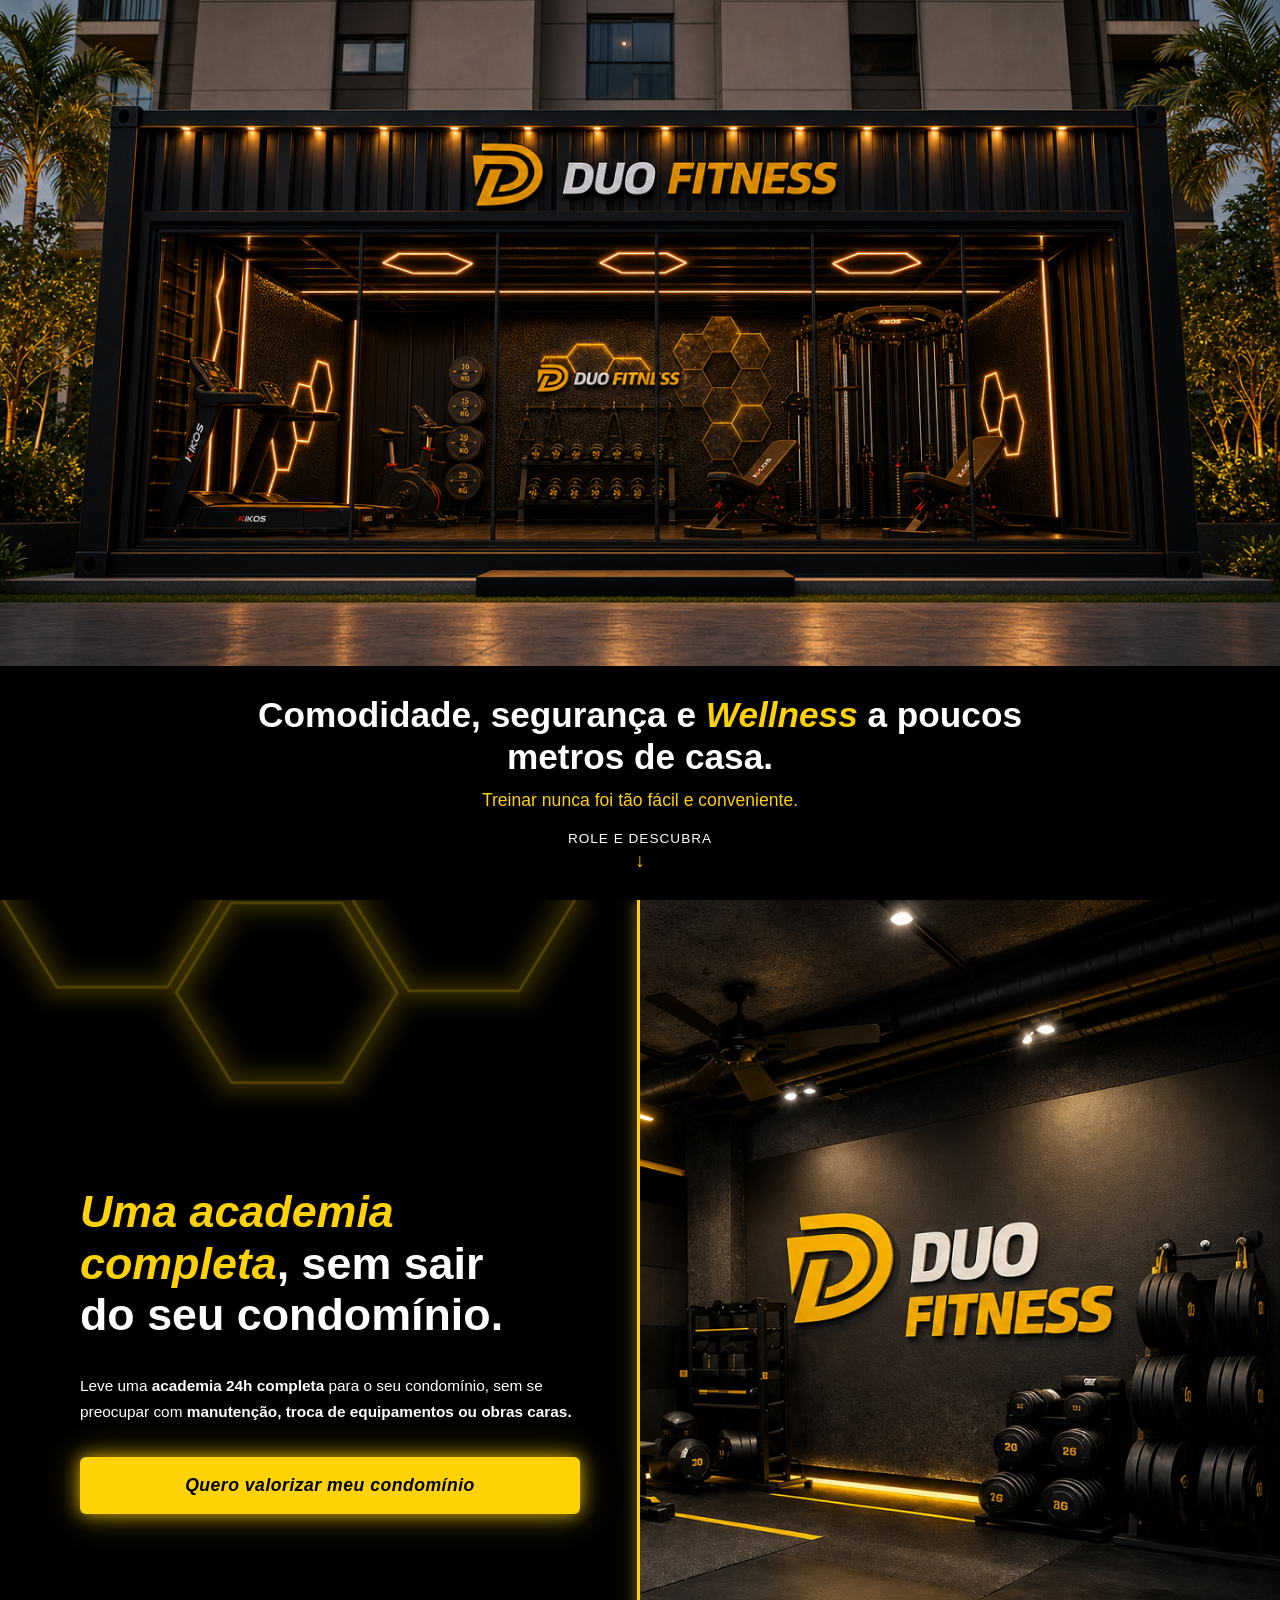
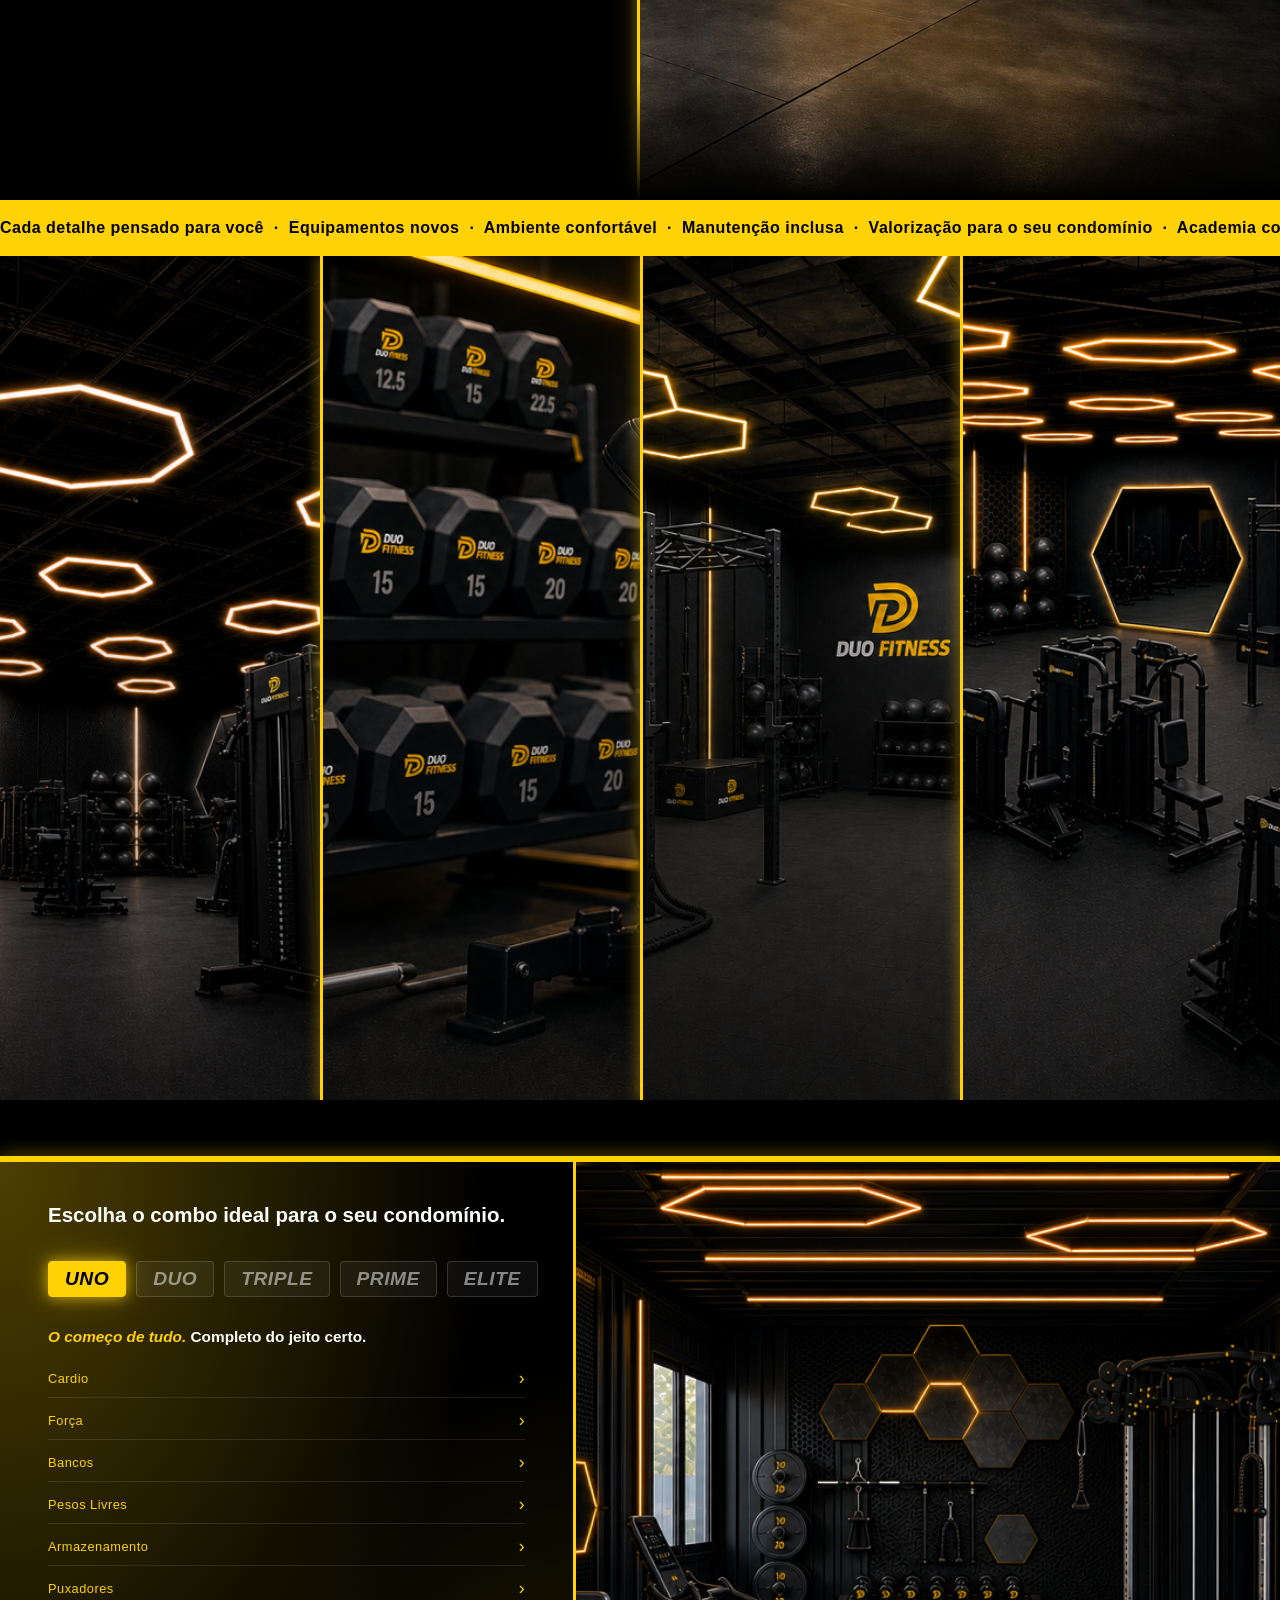
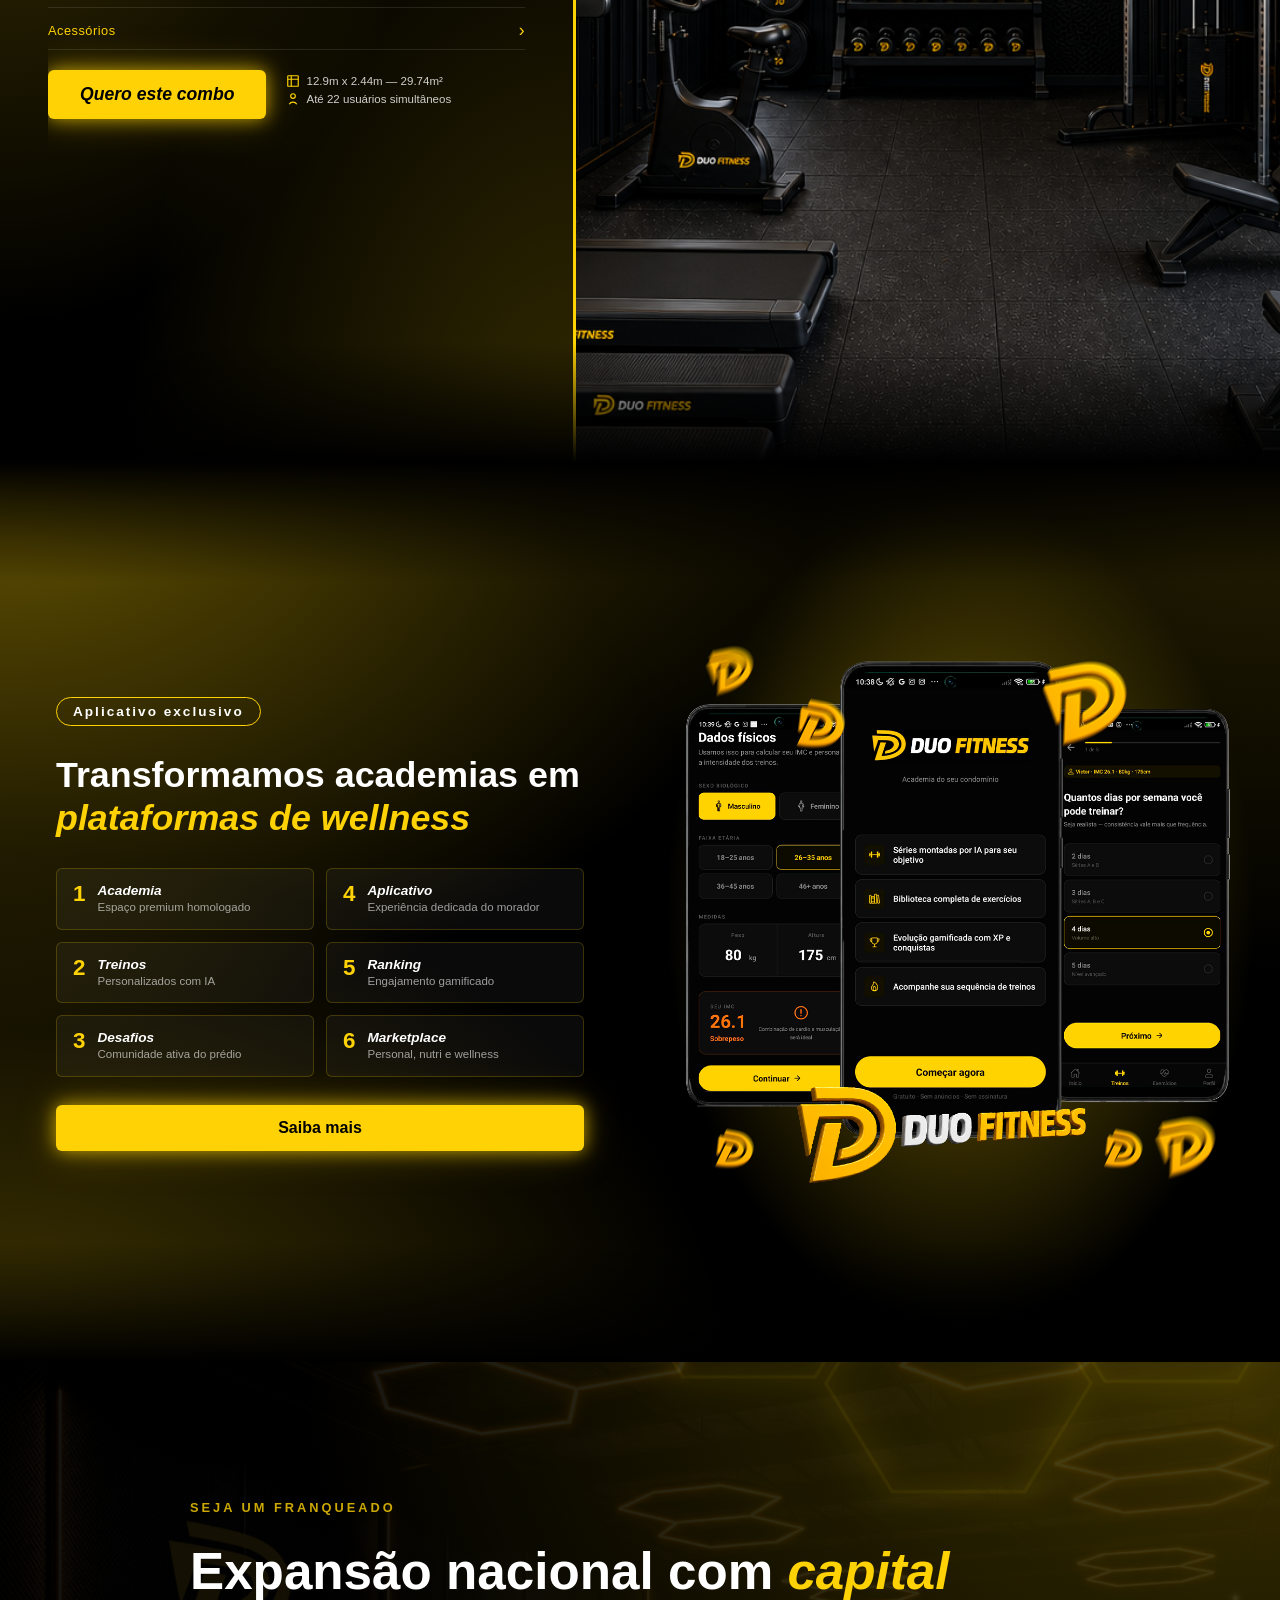
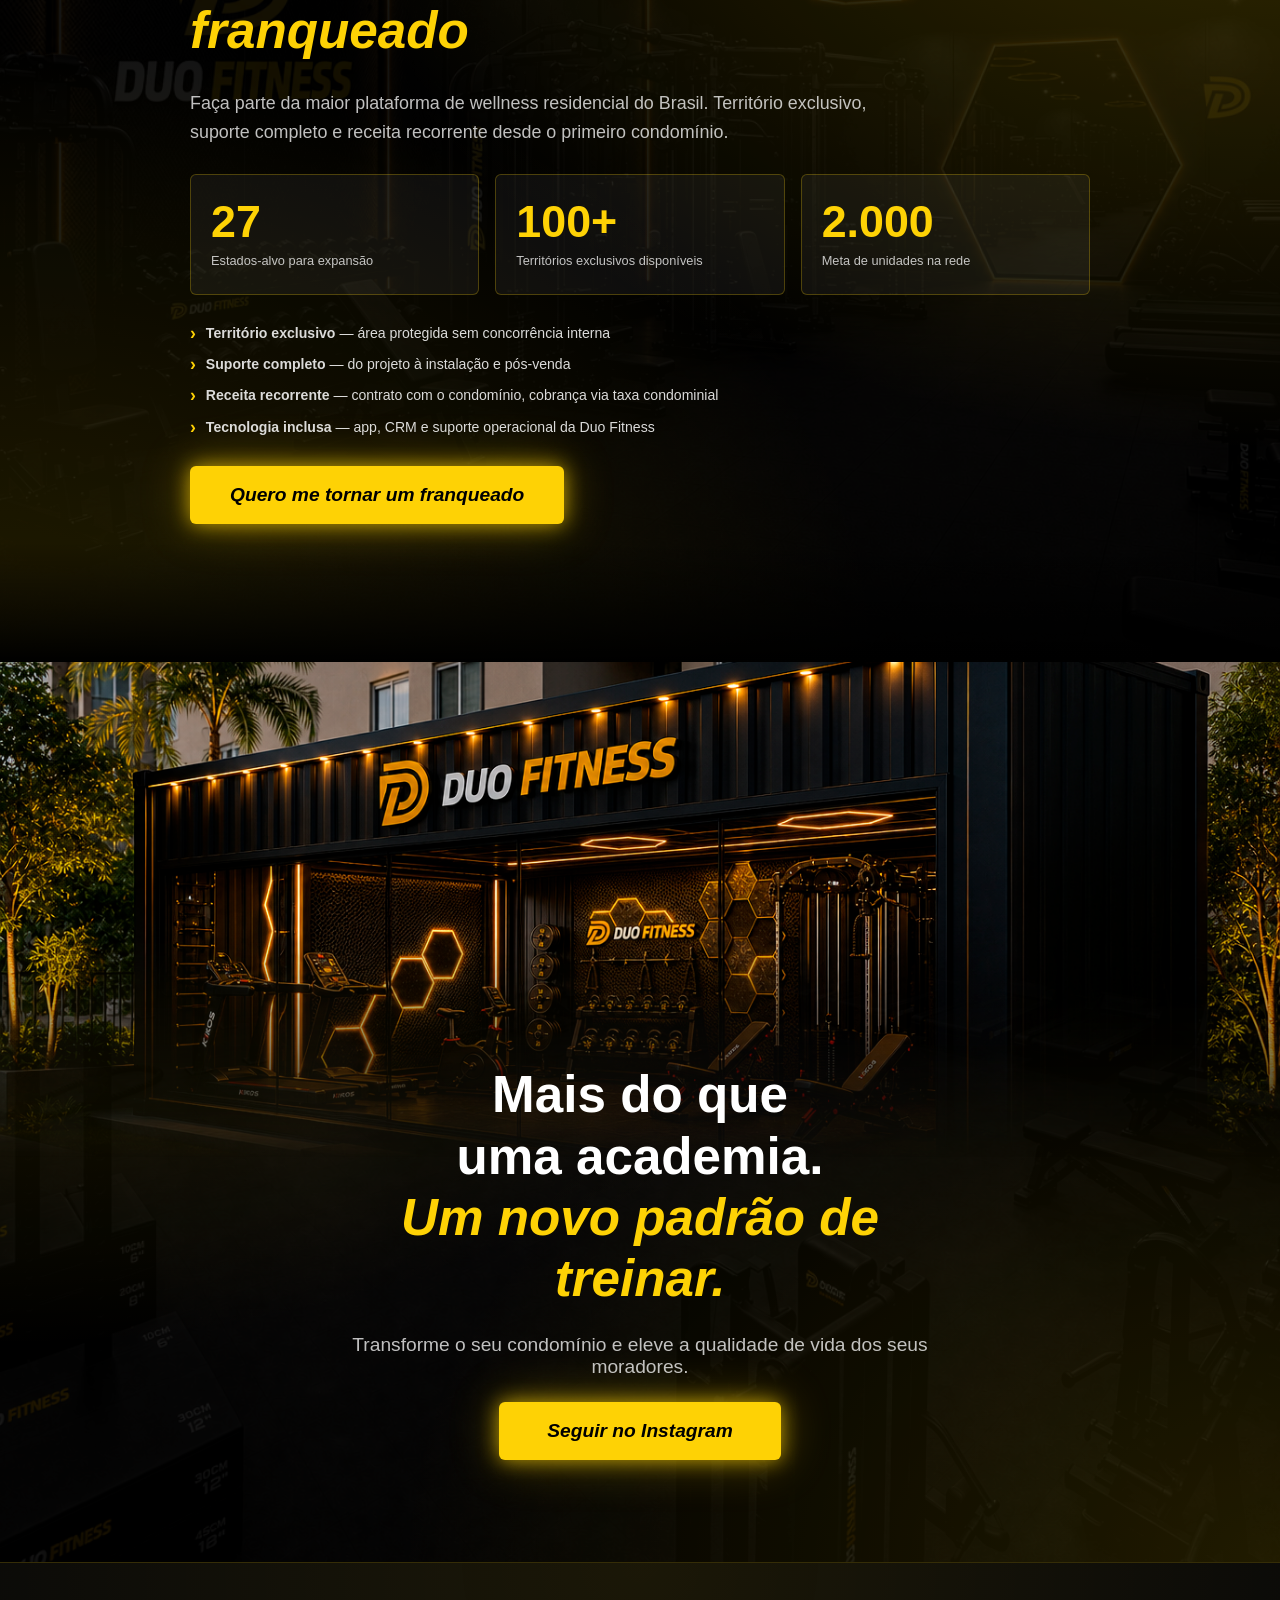
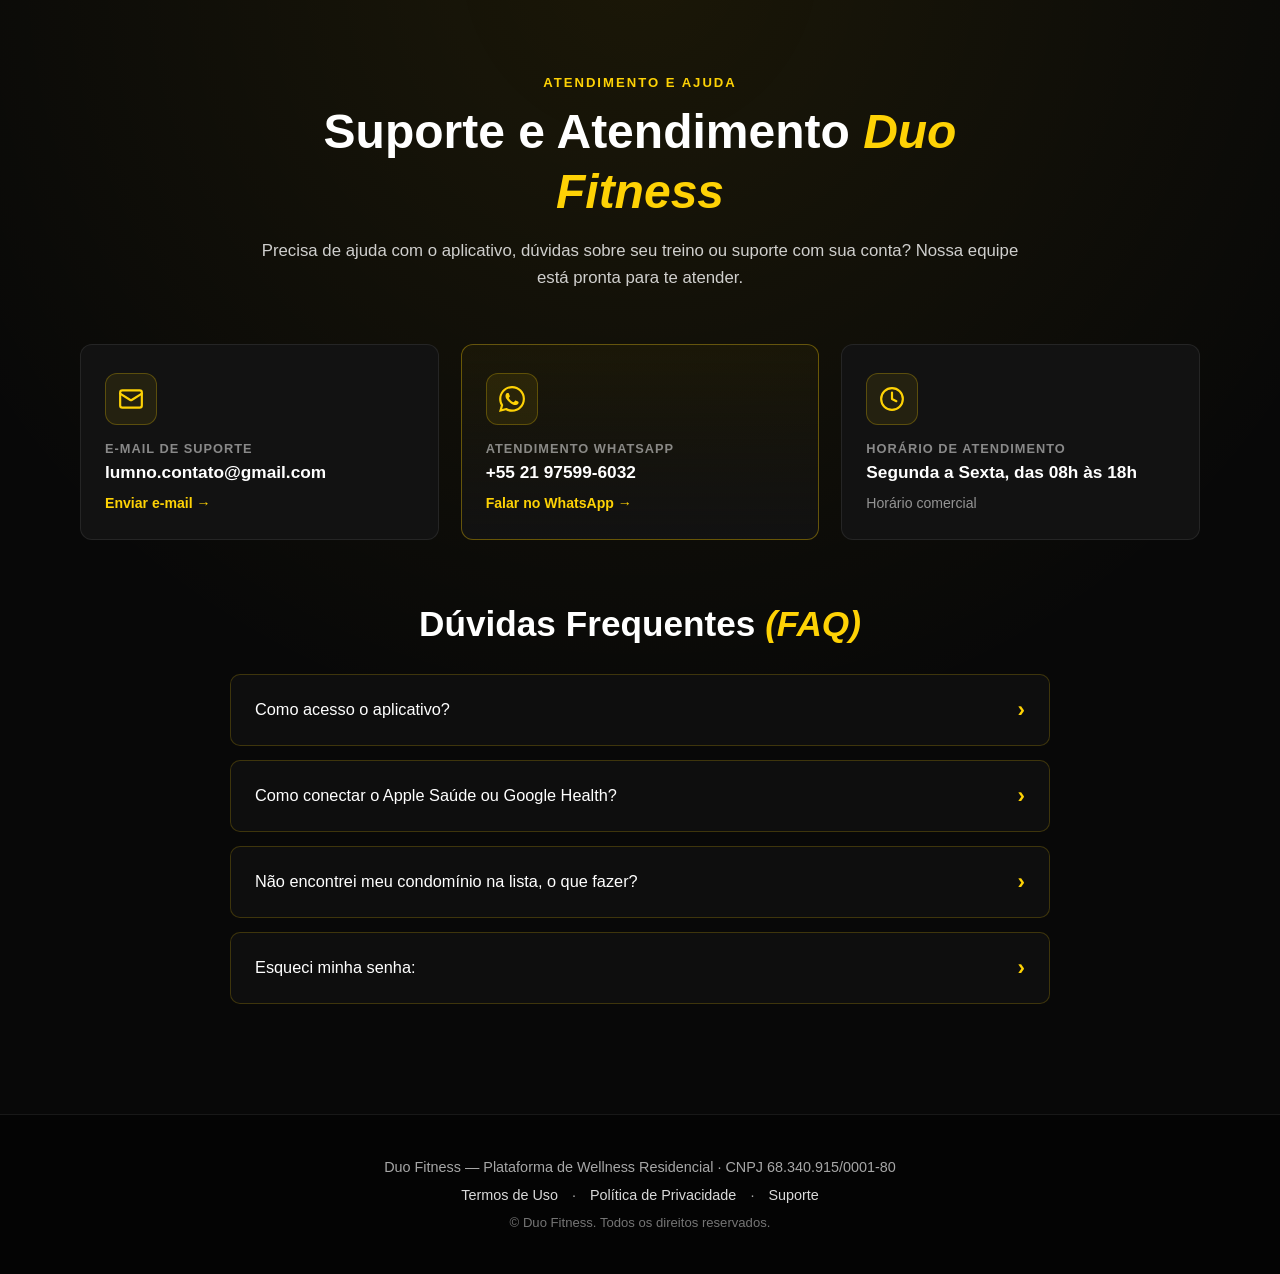
==== commit f9693ff0: "inserção de seção de suporte" ====
--- a/index.html
+++ b/index.html
@@ -25,7 +25,13 @@
       document.body.style.overflow = ''; // Libera scroll
       splash.style.transition = 'opacity 0.8s ease';
       splash.style.opacity = '0';
-      setTimeout(() => splash.remove(), 1000);
+      setTimeout(() => {
+        splash.remove();
+        if (window.location.hash) {
+          const el = document.querySelector(window.location.hash);
+          if (el) el.scrollIntoView({ behavior: 'smooth' });
+        }
+      }, 1000);
     }
 
     if (video.ended) {
@@ -364,6 +370,124 @@
   </div>
 </section>
 
+<!-- SEÇÃO SUPORTE -->
+<section id="suporte">
+  <div class="suporte-container">
+    <div class="suporte-header">
+      <span class="suporte-tag">Atendimento e Ajuda</span>
+      <h2>Suporte e Atendimento <em>Duo Fitness</em></h2>
+      <p class="suporte-subtitulo">Precisa de ajuda com o aplicativo, dúvidas sobre seu treino ou suporte com sua conta? Nossa equipe está pronta para te atender.</p>
+    </div>
+
+    <!-- CANAIS DE ATENDIMENTO -->
+    <div class="suporte-cards">
+      <a href="mailto:lumno.contato@gmail.com" class="suporte-card">
+        <div class="suporte-card-icone" aria-hidden="true">
+          <svg viewBox="0 0 24 24" fill="none" stroke="currentColor" stroke-width="2" stroke-linecap="round" stroke-linejoin="round">
+            <rect x="2" y="4" width="20" height="16" rx="2"></rect>
+            <path d="m22 7-8.97 5.7a1.94 1.94 0 0 1-2.06 0L2 7"></path>
+          </svg>
+        </div>
+        <div class="suporte-card-info">
+          <span class="suporte-card-label">E-mail de Suporte</span>
+          <strong class="suporte-card-valor">lumno.contato@gmail.com</strong>
+          <span class="suporte-card-action">Enviar e-mail &rarr;</span>
+        </div>
+      </a>
+
+      <a href="https://wa.me/5521975996032?text=Ol%C3%A1%2C%20preciso%20de%20ajuda%20com%20o%20aplicativo%20Duo%20Fitness" target="_blank" rel="noopener noreferrer" class="suporte-card suporte-card-destaque">
+        <div class="suporte-card-icone" aria-hidden="true">
+          <svg viewBox="0 0 24 24" fill="currentColor">
+            <path d="M17.472 14.382c-.297-.149-1.758-.867-2.03-.967-.273-.099-.471-.148-.67.15-.197.297-.767.966-.94 1.164-.173.199-.347.223-.644.075-.297-.15-1.255-.463-2.39-1.475-.883-.788-1.48-1.761-1.653-2.059-.173-.297-.018-.458.13-.606.134-.133.298-.347.446-.52.149-.174.198-.298.298-.497.099-.198.05-.371-.025-.52-.075-.149-.669-1.612-.916-2.207-.242-.579-.487-.5-.669-.51-.173-.008-.371-.01-.57-.01-.198 0-.52.074-.792.372-.272.297-1.04 1.016-1.04 2.479 0 1.462 1.065 2.875 1.213 3.074.149.198 2.096 3.2 5.077 4.487.709.306 1.262.489 1.694.625.712.227 1.36.195 1.871.118.571-.085 1.758-.719 2.006-1.413.248-.694.248-1.289.173-1.413-.074-.124-.272-.198-.57-.347m-5.421 7.403h-.004a9.87 9.87 0 01-5.031-1.378l-.361-.214-3.741.982.998-3.648-.235-.374a9.86 9.86 0 01-1.51-5.26c.001-5.45 4.436-9.884 9.888-9.884 2.64 0 5.122 1.03 6.988 2.898a9.825 9.825 0 012.893 6.994c-.003 5.45-4.437 9.884-9.885 9.884m8.413-18.297A11.815 11.815 0 0012.05 0C5.495 0 .16 5.335.157 11.892c0 2.096.547 4.142 1.588 5.945L0 24l6.335-1.662c1.746.953 3.71 1.456 5.711 1.457h.005c6.554 0 11.89-5.335 11.893-11.893a11.82 11.82 0 00-3.48-8.413z"/>
+          </svg>
+        </div>
+        <div class="suporte-card-info">
+          <span class="suporte-card-label">Atendimento WhatsApp</span>
+          <strong class="suporte-card-valor">+55 21 97599-6032</strong>
+          <span class="suporte-card-action">Falar no WhatsApp &rarr;</span>
+        </div>
+      </a>
+
+      <div class="suporte-card">
+        <div class="suporte-card-icone" aria-hidden="true">
+          <svg viewBox="0 0 24 24" fill="none" stroke="currentColor" stroke-width="2" stroke-linecap="round" stroke-linejoin="round">
+            <circle cx="12" cy="12" r="10"></circle>
+            <polyline points="12 6 12 12 16 14"></polyline>
+          </svg>
+        </div>
+        <div class="suporte-card-info">
+          <span class="suporte-card-label">Horário de Atendimento</span>
+          <strong class="suporte-card-valor">Segunda a Sexta, das 08h às 18h</strong>
+          <span class="suporte-card-sub">Horário comercial</span>
+        </div>
+      </div>
+    </div>
+
+    <!-- DÚVIDAS FREQUENTES (FAQ) -->
+    <div class="suporte-faq">
+      <div class="suporte-faq-titulo">
+        <h3>Dúvidas Frequentes <em>(FAQ)</em></h3>
+      </div>
+      <div class="faq-lista">
+        <div class="faq-item">
+          <button type="button" class="faq-pergunta" onclick="toggleFaq(this)" aria-expanded="false">
+            <span>Como acesso o aplicativo?</span>
+            <span class="faq-icone">›</span>
+          </button>
+          <div class="faq-resposta">
+            <p>Basta baixar o app Duo Fitness, criar sua conta informando seu condomínio e começar seus treinos personalizados imediatamente.</p>
+          </div>
+        </div>
+
+        <div class="faq-item">
+          <button type="button" class="faq-pergunta" onclick="toggleFaq(this)" aria-expanded="false">
+            <span>Como conectar o Apple Saúde ou Google Health?</span>
+            <span class="faq-icone">›</span>
+          </button>
+          <div class="faq-resposta">
+            <p>Acesse a aba "Saúde" no menu inferior do aplicativo e toque em "Conectar Apple Saúde" (no iPhone) ou "Conectar Google Health" (no Android).</p>
+          </div>
+        </div>
+
+        <div class="faq-item">
+          <button type="button" class="faq-pergunta" onclick="toggleFaq(this)" aria-expanded="false">
+            <span>Não encontrei meu condomínio na lista, o que fazer?</span>
+            <span class="faq-icone">›</span>
+          </button>
+          <div class="faq-resposta">
+            <p>Novos condomínios são cadastrados pela administração. Entre em contato conosco pelo e-mail ou WhatsApp para verificar a ativação do seu espaço.</p>
+          </div>
+        </div>
+
+        <div class="faq-item">
+          <button type="button" class="faq-pergunta" onclick="toggleFaq(this)" aria-expanded="false">
+            <span>Esqueci minha senha:</span>
+            <span class="faq-icone">›</span>
+          </button>
+          <div class="faq-resposta">
+            <p>Na tela de login do app, toque em "Esqueci minha senha" e informe seu e-mail para receber as instruções de recuperação.</p>
+          </div>
+        </div>
+      </div>
+    </div>
+  </div>
+</section>
+
+<!-- RODAPÉ -->
+<footer id="site-footer">
+  <div class="site-footer-inner">
+    <p>Duo Fitness — Plataforma de Wellness Residencial · CNPJ 68.340.915/0001-80</p>
+    <div class="site-footer-links">
+      <a href="termos/">Termos de Uso</a>
+      <span>·</span>
+      <a href="privacidade/">Política de Privacidade</a>
+      <span>·</span>
+      <a href="#suporte">Suporte</a>
+    </div>
+    <p class="site-footer-copy">&copy; Duo Fitness. Todos os direitos reservados.</p>
+  </div>
+</footer>
+
 <script src="script.js"></script>
 </body>
 </html>
--- a/style.css
+++ b/style.css
@@ -1564,6 +1564,297 @@
 }
 
 /* =============================================
+   SEÇÃO SUPORTE & ATENDIMENTO
+   ============================================= */
+#suporte {
+  position: relative;
+  z-index: 5;
+  width: 100%;
+  background: radial-gradient(circle at 50% 0%, rgba(254, 210, 5, 0.08) 0%, rgba(0, 0, 0, 0) 60%), #080808;
+  border-top: 1px solid rgba(254, 210, 5, 0.18);
+  padding: 110px 24px;
+}
+
+.suporte-container {
+  max-width: 1120px;
+  margin: 0 auto;
+}
+
+.suporte-header {
+  text-align: center;
+  max-width: 760px;
+  margin: 0 auto 52px;
+}
+
+.suporte-tag {
+  display: inline-block;
+  font-family: 'facto', sans-serif;
+  font-size: 0.82rem;
+  text-transform: uppercase;
+  letter-spacing: 2px;
+  color: var(--amarelo);
+  font-weight: 700;
+  margin-bottom: 12px;
+}
+
+.suporte-header h2 {
+  font-size: clamp(2rem, 4vw, 3rem);
+  color: var(--branco);
+  line-height: 1.25;
+  margin-bottom: 16px;
+}
+
+.suporte-header h2 em {
+  color: var(--amarelo);
+  font-style: italic;
+}
+
+.suporte-subtitulo {
+  font-size: 1.05rem;
+  line-height: 1.6;
+  color: rgba(255, 255, 255, 0.8);
+}
+
+/* CARDS DE CONTATO */
+.suporte-cards {
+  display: grid;
+  grid-template-columns: repeat(3, 1fr);
+  gap: 22px;
+  margin-bottom: 64px;
+}
+
+.suporte-card {
+  background: #121212;
+  border: 1px solid rgba(255, 255, 255, 0.08);
+  border-radius: 12px;
+  padding: 28px 24px;
+  display: flex;
+  flex-direction: column;
+  gap: 16px;
+  text-decoration: none;
+  color: inherit;
+  transition: transform 0.25s ease, border-color 0.25s ease, box-shadow 0.25s ease;
+}
+
+.suporte-card:hover {
+  transform: translateY(-4px);
+  border-color: rgba(254, 210, 5, 0.5);
+  box-shadow: 0 12px 30px rgba(0, 0, 0, 0.6), 0 0 24px rgba(254, 210, 5, 0.15);
+}
+
+.suporte-card-destaque {
+  border-color: rgba(254, 210, 5, 0.35);
+  background: linear-gradient(180deg, rgba(254, 210, 5, 0.04) 0%, #121212 100%);
+}
+
+.suporte-card-icone {
+  width: 52px;
+  height: 52px;
+  border-radius: 12px;
+  background: rgba(254, 210, 5, 0.08);
+  border: 1px solid rgba(254, 210, 5, 0.25);
+  display: flex;
+  align-items: center;
+  justify-content: center;
+  color: var(--amarelo);
+  transition: all 0.3s ease;
+  flex-shrink: 0;
+}
+
+.suporte-card:hover .suporte-card-icone {
+  background: rgba(254, 210, 5, 0.2);
+  border-color: var(--amarelo);
+  box-shadow: 0 0 20px rgba(254, 210, 5, 0.45);
+  transform: scale(1.06);
+}
+
+.suporte-card-icone svg {
+  width: 26px;
+  height: 26px;
+  display: block;
+}
+
+.suporte-card-info {
+  display: flex;
+  flex-direction: column;
+  gap: 6px;
+}
+
+.suporte-card-label {
+  font-size: 0.8rem;
+  text-transform: uppercase;
+  letter-spacing: 1px;
+  color: rgba(255, 255, 255, 0.5);
+  font-weight: 600;
+}
+
+.suporte-card-valor {
+  font-size: 1.08rem;
+  color: var(--branco);
+  font-weight: 700;
+  word-break: break-word;
+}
+
+.suporte-card-action {
+  font-size: 0.88rem;
+  font-weight: 700;
+  color: var(--amarelo);
+  margin-top: 6px;
+  display: inline-flex;
+  align-items: center;
+  gap: 4px;
+  transition: transform 0.2s ease;
+}
+
+.suporte-card:hover .suporte-card-action {
+  transform: translateX(4px);
+}
+
+.suporte-card-sub {
+  font-size: 0.88rem;
+  color: rgba(255, 255, 255, 0.55);
+  margin-top: 6px;
+}
+
+/* FAQ */
+.suporte-faq {
+  max-width: 820px;
+  margin: 0 auto;
+}
+
+.suporte-faq-titulo {
+  text-align: center;
+  margin-bottom: 30px;
+}
+
+.suporte-faq-titulo h3 {
+  font-size: clamp(1.6rem, 3vw, 2.2rem);
+  color: var(--branco);
+}
+
+.suporte-faq-titulo h3 em {
+  color: var(--amarelo);
+  font-style: italic;
+}
+
+.faq-lista {
+  display: flex;
+  flex-direction: column;
+  gap: 14px;
+}
+
+.faq-item {
+  border: 1px solid rgba(254, 210, 5, 0.2);
+  border-radius: 10px;
+  background-color: #0e0e0e;
+  overflow: hidden;
+  transition: border-color 0.25s ease, background-color 0.25s ease;
+}
+
+.faq-item:hover {
+  border-color: rgba(254, 210, 5, 0.45);
+}
+
+.faq-item.aberto {
+  border-color: rgba(254, 210, 5, 0.7);
+  background-color: #121212;
+}
+
+.faq-pergunta {
+  width: 100%;
+  display: flex;
+  align-items: center;
+  justify-content: space-between;
+  gap: 16px;
+  background: none;
+  border: none;
+  color: var(--branco);
+  font-family: 'facto', sans-serif;
+  font-weight: 700;
+  font-size: 1.02rem;
+  text-align: left;
+  padding: 22px 24px;
+  cursor: pointer;
+  transition: color 0.2s ease;
+}
+
+.faq-pergunta:hover {
+  color: var(--amarelo);
+}
+
+.faq-icone {
+  flex-shrink: 0;
+  color: var(--amarelo);
+  font-size: 1.4rem;
+  font-weight: 700;
+  transition: transform 0.25s ease;
+}
+
+.faq-item.aberto .faq-icone {
+  transform: rotate(90deg);
+}
+
+.faq-resposta {
+  max-height: 0;
+  overflow: hidden;
+  transition: max-height 0.3s ease;
+}
+
+.faq-item.aberto .faq-resposta {
+  max-height: 300px;
+}
+
+.faq-resposta p {
+  padding: 0 24px 22px;
+  font-size: 0.95rem;
+  line-height: 1.65;
+  color: rgba(255, 255, 255, 0.82);
+}
+
+/* RODAPÉ DO SITE */
+#site-footer {
+  background-color: #040404;
+  border-top: 1px solid rgba(255, 255, 255, 0.08);
+  padding: 44px 24px;
+  color: rgba(255, 255, 255, 0.65);
+  font-size: 0.9rem;
+  position: relative;
+  z-index: 5;
+}
+
+.site-footer-inner {
+  max-width: 860px;
+  margin: 0 auto;
+  display: flex;
+  flex-direction: column;
+  gap: 12px;
+  align-items: center;
+  text-align: center;
+}
+
+.site-footer-links {
+  display: flex;
+  gap: 14px;
+  align-items: center;
+  flex-wrap: wrap;
+  justify-content: center;
+}
+
+.site-footer-links a {
+  color: rgba(255, 255, 255, 0.85);
+  transition: color 0.2s ease;
+}
+
+.site-footer-links a:hover {
+  color: var(--amarelo);
+}
+
+.site-footer-copy {
+  font-size: 0.82rem;
+  color: rgba(255, 255, 255, 0.45);
+}
+
+/* =============================================
    RESPONSIVO — MOBILE
    ============================================= */
 @media (max-width: 768px) {
@@ -1948,4 +2239,29 @@
   align-self: flex-start;
   white-space: nowrap;
 }
+
+  /* SUPORTE MOBILE */
+  #suporte {
+    padding: 64px 20px;
+  }
+
+  .suporte-cards {
+    grid-template-columns: 1fr;
+    gap: 14px;
+    margin-bottom: 48px;
+  }
+
+  .suporte-card {
+    padding: 22px 20px;
+  }
+
+  .faq-pergunta {
+    padding: 18px 20px;
+    font-size: 0.95rem;
+  }
+
+  .faq-resposta p {
+    padding: 0 20px 18px;
+    font-size: 0.9rem;
+  }
 }
